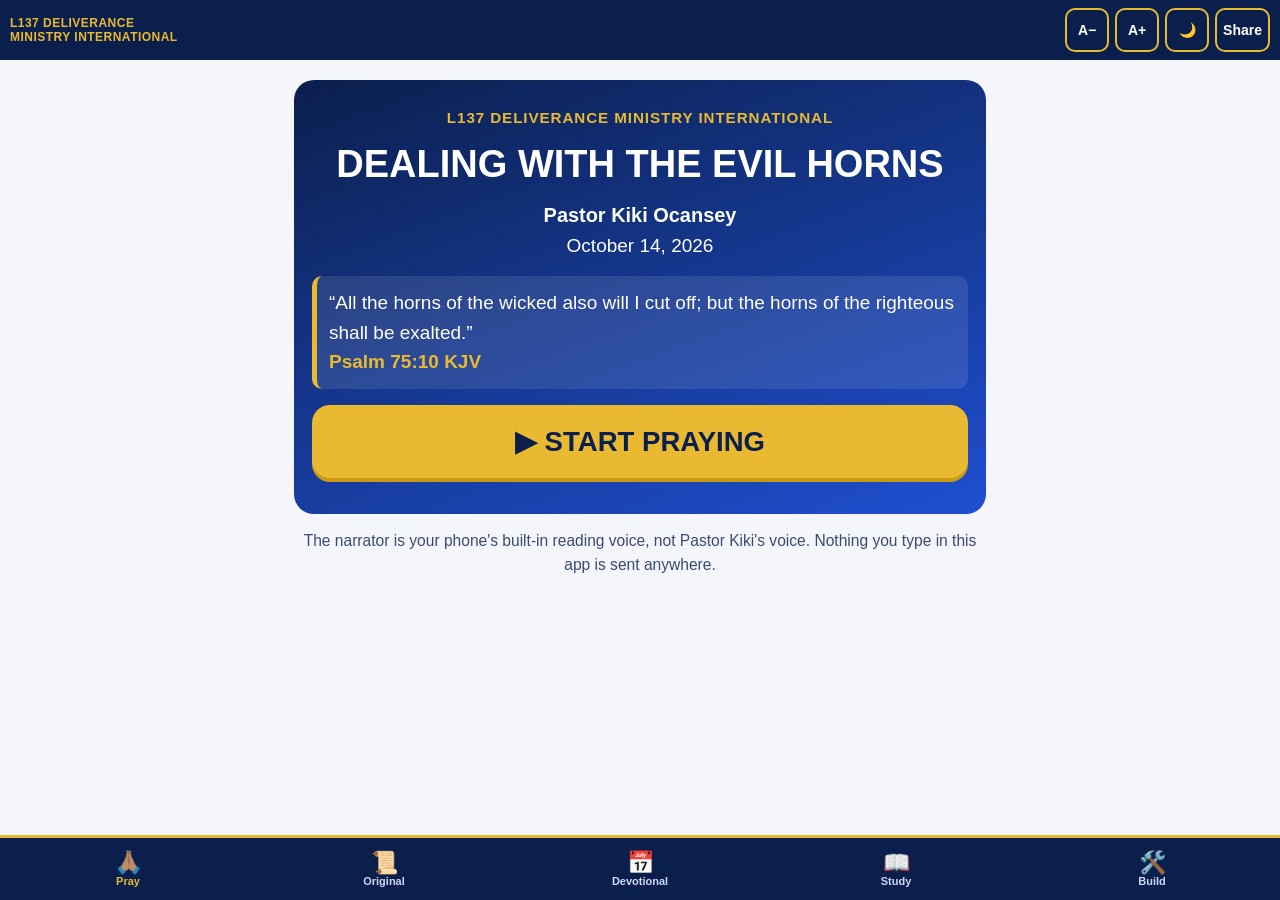
==== index.html @ 47a5b5b2 "Dealing with the Evil Horns — October 14, 2026" ====
<!DOCTYPE html>
<html lang="en">
<head>
<meta charset="utf-8">
<meta name="viewport" content="width=device-width, initial-scale=1, viewport-fit=cover">
<title>Dealing with the Evil Horns — L137 Deliverance Ministry International</title>
<meta name="description" content="Guided prayer, original prophetic direction, daily devotionals and Bible study — Pastor Kiki Ocansey, October 14, 2026.">
<meta property="og:title" content="Dealing with the Evil Horns — L137">
<meta property="og:description" content="Pastor Kiki Ocansey · October 14, 2026 · Psalm 75:10 KJV. Press START PRAYING.">
<meta name="theme-color" content="#0b1f4d">
<style>
:root{--navy:#0b1f4d;--royal:#1f4fd1;--gold:#e8b931;--gold2:#c99a12;--white:#fff;
--bg:#f4f6fb;--card:#fff;--ink:#0b1f4d;--muted:#3a4a70;--line:#d5dcec;--fs:19px}
body.night{--bg:#060f29;--card:#0f2257;--ink:#fff;--muted:#cfd8f2;--line:#28407f}
*{box-sizing:border-box}
html,body{margin:0;padding:0;overflow-x:hidden}
body{font-family:-apple-system,BlinkMacSystemFont,"Segoe UI",Roboto,Arial,sans-serif;font-size:var(--fs);line-height:1.55;background:var(--bg);color:var(--ink);padding-bottom:calc(84px + env(safe-area-inset-bottom))}
header.top{position:sticky;top:0;z-index:20;background:var(--navy);color:#fff;display:flex;align-items:center;gap:6px;padding:8px 10px;padding-top:calc(8px + env(safe-area-inset-top))}
header.top .brand{flex:1;min-width:0;font-weight:800;font-size:12px;letter-spacing:.04em;color:var(--gold);line-height:1.2}
header.top button{background:transparent;border:2px solid var(--gold);color:#fff;border-radius:10px;min-width:44px;height:44px;font-size:14px;font-weight:700;padding:0 6px;flex:0 0 auto}
main{max-width:720px;margin:0 auto;padding:14px}
section.view{display:none}section.view.on{display:block}
h1,h2,h3{line-height:1.25;margin:.4em 0}
h2{font-size:1.35em}h3{font-size:1.12em}
.card{background:var(--card);border:1px solid var(--line);border-radius:16px;padding:16px;margin:12px 0;box-shadow:0 2px 6px rgba(11,31,77,.08)}
.hero{background:linear-gradient(160deg,#0b1f4d,#1f4fd1);color:#fff;border-radius:20px;padding:26px 18px;text-align:center;margin-top:6px}
.hero .min{color:var(--gold);font-weight:800;letter-spacing:.06em;font-size:.8em}
.hero h1{font-size:2em;margin:.3em 0;color:#fff}
.hero .who{font-size:1.05em;font-weight:700}
.hero .verse{background:rgba(255,255,255,.1);border-left:5px solid var(--gold);text-align:left;padding:12px;border-radius:10px;margin:16px 0;font-size:1em}
.bigbtn{display:block;width:100%;background:var(--gold);color:#0b1f4d;border:0;border-radius:18px;font-size:1.45em;font-weight:900;padding:20px 10px;margin:10px 0;box-shadow:0 4px 0 var(--gold2);cursor:pointer}
.bigbtn:active{transform:translateY(2px);box-shadow:0 2px 0 var(--gold2)}
.btn{background:var(--royal);color:#fff;border:0;border-radius:12px;font-size:.95em;font-weight:700;padding:12px 14px;min-height:48px;cursor:pointer;margin:4px 4px 4px 0}
.btn.gold{background:var(--gold);color:#0b1f4d}.btn.ghost{background:transparent;color:var(--ink);border:2px solid var(--royal)}
.btn:disabled{opacity:.45}
.small{font-size:.82em;color:var(--muted)}
.tag{display:inline-block;font-size:.72em;font-weight:800;letter-spacing:.05em;padding:4px 9px;border-radius:999px;margin-bottom:6px}
.tag.orig{background:var(--gold);color:#0b1f4d}.tag.sup{background:var(--royal);color:#fff}.tag.note{background:#5b6b91;color:#fff}
.scripture{border-left:6px solid var(--gold);padding:10px 12px;background:rgba(232,185,49,.12);border-radius:10px;margin:10px 0;font-size:1.05em}
.scripture .ref{display:block;font-weight:800;margin-top:6px;font-size:.85em;color:var(--royal)}
body.night .scripture .ref{color:var(--gold)}
.pre{white-space:pre-wrap;word-wrap:break-word;overflow-wrap:anywhere}
/* player */
#player{display:none}
.stagebox{background:var(--navy);color:#fff;border-radius:18px;padding:18px;min-height:260px}
.stagebox .stepl{color:var(--gold);font-weight:800;font-size:.85em;letter-spacing:.05em}
.stagebox .cue{display:inline-block;background:var(--gold);color:#0b1f4d;font-weight:900;border-radius:8px;padding:3px 10px;margin:8px 0;font-size:.8em}
.stagebox .main{font-size:1.3em;font-weight:700;margin-top:6px}
.stagebox .ref{color:var(--gold);font-weight:800;margin-top:8px}
.bar{height:12px;background:var(--line);border-radius:99px;overflow:hidden;margin:12px 0 4px}
.bar>i{display:block;height:100%;background:var(--gold);width:0;transition:width .3s}
.dbar{height:20px;border:2px solid var(--gold);background:var(--navy)}
.rd{border:2px solid var(--royal);border-radius:14px;padding:10px;margin:10px 0}
.rd .ctrls button{min-height:52px}
.ctrls{display:grid;grid-template-columns:repeat(4,1fr);gap:8px;margin-top:10px}
.ctrls button{min-height:58px;border-radius:14px;border:0;background:var(--royal);color:#fff;font-weight:800;font-size:.8em;padding:4px}
.ctrls button b{display:block;font-size:1.45em;line-height:1.1}
.ctrls button.play{background:var(--gold);color:#0b1f4d}
.opts{display:grid;grid-template-columns:1fr 1fr;gap:8px;margin-top:10px}
.opts label{font-size:.8em;font-weight:700}
select,input[type=text],textarea{width:100%;font-size:16px;padding:10px;border-radius:10px;border:2px solid var(--line);background:var(--card);color:var(--ink);min-height:46px}
.status{font-size:.85em;margin-top:8px;color:var(--muted);min-height:1.4em}
/* nav */
nav.bottom{position:fixed;left:0;right:0;bottom:0;z-index:30;background:var(--navy);display:grid;grid-template-columns:repeat(5,1fr);padding-bottom:env(safe-area-inset-bottom);border-top:3px solid var(--gold)}
nav.bottom button{background:transparent;border:0;color:#cfd8f2;font-size:11px;font-weight:700;padding:8px 2px;min-height:62px}
nav.bottom button span{display:block;font-size:22px;line-height:1.1}
nav.bottom button.on{color:var(--gold)}
/* accordion */
details{background:var(--card);border:1px solid var(--line);border-radius:14px;margin:10px 0;overflow:hidden}
summary{list-style:none;cursor:pointer;padding:15px 16px;font-weight:800;font-size:1.02em;display:flex;justify-content:space-between;gap:8px;align-items:center}
summary::-webkit-details-marker{display:none}
summary:after{content:"＋";color:var(--royal);font-weight:900}
details[open] summary:after{content:"－"}
body.night summary:after{color:var(--gold)}
details .in{padding:0 16px 16px}
.daytabs{display:grid;grid-template-columns:repeat(7,1fr);gap:5px;margin:8px 0}
.daytabs button{border:2px solid var(--royal);background:var(--card);color:var(--ink);border-radius:10px;font-weight:800;min-height:46px;font-size:.85em;padding:0}
.daytabs button.on{background:var(--royal);color:#fff}
.decl{border:2px dashed var(--gold);border-radius:12px;padding:10px 12px;margin:8px 0;font-weight:700}
.reveal{background:var(--royal);color:#fff;border-radius:10px;padding:12px;margin:8px 0;cursor:pointer;font-weight:700}
.reveal .ans{display:none;margin-top:8px;font-weight:500;background:rgba(255,255,255,.12);padding:8px;border-radius:8px}
.reveal.open .ans{display:block}
.qopt{display:block;width:100%;text-align:left;margin:6px 0;padding:12px;border-radius:12px;border:2px solid var(--line);background:var(--card);color:var(--ink);font-size:.95em;min-height:50px}
.qopt.ok{border-color:#178a3a;background:#d9f5e1;color:#0b3d1b}.qopt.no{border-color:#b3261e;background:#fbe0de;color:#5a0f0a}
.flip{perspective:1000px;margin:10px 0}
.flip .face{background:linear-gradient(160deg,#0b1f4d,#1f4fd1);color:#fff;border-radius:16px;padding:22px 16px;min-height:180px;display:flex;flex-direction:column;justify-content:center;text-align:center;cursor:pointer}
.flip .face .big{font-size:1.25em;font-weight:800}
.lvl{display:grid;grid-template-columns:repeat(3,1fr);gap:6px}
.lvl button{min-height:50px;border-radius:12px;border:2px solid var(--royal);background:var(--card);color:var(--ink);font-weight:800;font-size:.85em}
.lvl button.on{background:var(--royal);color:#fff}
table{width:100%;border-collapse:collapse;font-size:.85em}td,th{border:1px solid var(--line);padding:6px;text-align:left;vertical-align:top;word-break:break-word}
svg{max-width:100%;height:auto}
a{color:var(--royal);word-break:break-word}body.night a{color:var(--gold)}
.toast{position:fixed;left:50%;bottom:96px;transform:translateX(-50%);background:var(--gold);color:#0b1f4d;font-weight:800;padding:10px 16px;border-radius:12px;display:none;z-index:50;max-width:90%}
</style>
</head>
<body>
<header class="top">
  <div class="brand">L137 DELIVERANCE<br>MINISTRY INTERNATIONAL</div>
  <button id="fsDown" aria-label="Smaller text">A−</button>
  <button id="fsUp" aria-label="Larger text">A+</button>
  <button id="mode" aria-label="Switch to night mode">🌙</button>
  <button id="share" aria-label="Share this app">Share</button>
</header>

<main>
<!-- HOME / PRAY -->
<section class="view on" id="v-pray">
  <div id="home">
    <div class="hero">
      <div class="min">L137 DELIVERANCE MINISTRY INTERNATIONAL</div>
      <h1>DEALING WITH THE EVIL HORNS</h1>
      <div class="who">Pastor Kiki Ocansey</div>
      <div>October 14, 2026</div>
      <div class="verse">“All the horns of the wicked also will I cut off; but the horns of the righteous shall be exalted.”<br><b style="color:var(--gold)">Psalm 75:10 KJV</b></div>
      <button class="bigbtn" id="startBtn">▶ START PRAYING</button>
      <div id="resumeWrap" style="display:none"><button class="btn ghost" style="color:#fff;border-color:var(--gold);width:100%" id="resumeBtn">Continue where I stopped</button></div>
    </div>
    <p class="small" style="text-align:center">The narrator is your phone's built-in reading voice, not Pastor Kiki's voice. Nothing you type in this app is sent anywhere.</p>
  </div>

  <div id="player">
    <div class="stagebox" aria-live="polite">
      <div class="stepl" id="pStep">STEP 1 — PROPHETIC DIRECTION</div>
      <div id="pCue"></div>
      <div class="main" id="pText"></div>
      <div class="ref" id="pRef"></div>
    </div>
    <div class="small" style="margin-top:10px"><b id="dLab">Declaration progress: 0 of 21 completed (0%)</b></div>
    <div class="bar dbar" role="progressbar" aria-valuemin="0" aria-valuemax="21" aria-valuenow="0" id="dBarWrap" aria-label="Declarations completed"><i id="dBar"></i></div>
    <div class="small" id="pCount">Whole prayer: part 1 of 30</div>
    <div class="bar" style="height:6px"><i id="pBar" style="background:var(--royal)"></i></div>
    <div class="ctrls">
      <button id="cBack"><b>⏮</b>Back</button>
      <button id="cPlay" class="play"><b>▶</b>Play</button>
      <button id="cStop"><b>⏹</b>Stop</button>
      <button id="cNext"><b>⏭</b>Next</button>
    </div>
    <div class="ctrls" style="grid-template-columns:1fr 1fr">
      <button id="cRepeat"><b>🔁</b>Repeat this one</button>
      <button id="cHome"><b>🏠</b>Home</button>
    </div>
    <div class="opts">
      <div><label for="oSpeed">Reading speed</label>
        <select id="oSpeed"><option value="0.75">Slow</option><option value="0.9" selected>Normal</option><option value="1.05">A little faster</option><option value="1.2">Fast</option></select></div>
      <div><label for="oPause">Time to repeat</label>
        <select id="oPause"><option value="1">Normal pause</option><option value="1.6">Longer pause</option><option value="2.3">Longest pause</option></select></div>
      <div><label for="oMode">How to pray</label>
        <select id="oMode"><option value="repeat" selected>Repeat after me</option><option value="listen">Listen only</option></select></div>
      <div><label for="oAuto">Hands-free</label>
        <select id="oAuto"><option value="1" selected>Go on by itself</option><option value="0">I press Next</option></select></div>
    </div>
    <div class="status" id="pStatus"></div>
  </div>
</section>

<!-- DIRECTION / TRANSCRIPT -->
<section class="view" id="v-word">
  <h2>Original Words</h2>
  <div class="card">
    <span class="tag orig">ORIGINAL PROPHETIC DIRECTION — PASTOR KIKI OCANSEY</span>
    <p class="small">Exactly as submitted, October 14, 2026. Nothing has been changed, shortened or added.</p>
    <button class="btn" id="readDir">🔊 Listen to the whole direction</button> <button class="btn ghost" id="stopDir">⏹ Stop</button> <button class="btn ghost" id="copyDir">Copy text</button>
    <div class="pre" id="dirText" style="margin-top:12px"></div>
  </div>
  <div class="card">
    <span class="tag note">CLUBHOUSE TEACHING NOTES — THE SEVEN EVIL HORNS</span>
    <p class="small">A participant's handwritten-style notes from Pastor Kiki's Clubhouse teaching “Dealing with Evil Horns” (noted October 13, 2026). These are notes, not word-for-word quotations.</p>
    <div id="notesList"></div>
    <p><b>On the carpenters:</b> God has prepared the carpenters to cut down the horns — Zechariah 1:20–21.</p>
    <p><b>On the four craftsmen:</b> 4 carpenters, or craftsmen came to destroy the horns as the horns can never destroy what God created.</p>
  </div>
  <div class="card">
    <span class="tag note">FULL SERMON TRANSCRIPT</span>
    <p>The complete word-for-word Clubhouse transcript is not included yet. It will be added here once a clean copy is approved, with congregants' names, testimonies and personal details removed.</p>
  </div>
</section>

<!-- DEVOTIONALS -->
<section class="view" id="v-dev">
  <h2>7-Day Devotional</h2>
  <p class="small">One horn a day, from Pastor Kiki's seven horns. Each day has its Scripture, matching declarations from her October 14 direction, a short study, a prayer and a question.</p>
  <div class="daytabs" id="dayTabs"></div>
  <div id="dayBody"></div>
</section>

<!-- STUDY -->
<section class="view" id="v-study">
  <h2>Study Notes</h2>
  <p class="small">Optional. <span class="tag sup">SUPPLEMENTARY BIBLICAL STUDY</span> is separate from Pastor Kiki's original words.</p>

  <details open><summary>📖 The Vision of the Four Horns</summary><div class="in">
    <div class="scripture" id="zechFull"></div>
    <button class="btn" data-say="zech">🔊 Listen</button>
    <p><b>Tap each question. Think first, then reveal.</b></p>
    <div id="vqs"></div>
  </div></details>

  <details><summary>🗺️ Picture It: Horns and Craftsmen</summary><div class="in">
    <svg viewBox="0 0 360 300" role="img" aria-label="Diagram: four horns scatter, four craftsmen cast them down, the head is lifted">
      <rect x="0" y="0" width="360" height="300" rx="14" fill="#0b1f4d"/>
      <text x="180" y="28" fill="#e8b931" font-size="15" font-weight="800" text-anchor="middle">Zechariah 1:18–21</text>
      <g fill="#b3261e"><path d="M30 90 q20 -45 40 -40 q-12 12 -18 40z"/><path d="M110 90 q20 -45 40 -40 q-12 12 -18 40z"/><path d="M190 90 q20 -45 40 -40 q-12 12 -18 40z"/><path d="M270 90 q20 -45 40 -40 q-12 12 -18 40z"/></g>
      <text x="180" y="112" fill="#fff" font-size="13" text-anchor="middle">4 HORNS — “scattered Judah, Israel, and Jerusalem” (v.19)</text>
      <text x="180" y="140" fill="#e8b931" font-size="22" text-anchor="middle">⬇</text>
      <g fill="#e8b931"><rect x="35" y="155" width="40" height="30" rx="6"/><rect x="115" y="155" width="40" height="30" rx="6"/><rect x="195" y="155" width="40" height="30" rx="6"/><rect x="275" y="155" width="40" height="30" rx="6"/></g>
      <g font-size="18" text-anchor="middle"><text x="55" y="177">🔨</text><text x="135" y="177">🔨</text><text x="215" y="177">🔨</text><text x="295" y="177">🔨</text></g>
      <text x="180" y="205" fill="#fff" font-size="13" text-anchor="middle">4 CARPENTERS — “come to fray them, to cast out the horns” (v.21)</text>
      <text x="180" y="232" fill="#e8b931" font-size="22" text-anchor="middle">⬇</text>
      <text x="180" y="262" fill="#fff" font-size="14" font-weight="800" text-anchor="middle">“the lifter up of mine head” — Psalm 3:3</text>
      <text x="180" y="284" fill="#cfd8f2" font-size="12" text-anchor="middle">The horns stopped heads from lifting. The LORD lifts the head.</text>
    </svg>
  </div></details>

  <details><summary>🔤 Word Study (Hebrew)</summary><div class="in" id="words"></div></details>

  <details><summary>📚 UNDERSTANDING THE EVIL HORNS — 3 Levels &amp; Quizzes</summary><div class="in">
    <p class="small">Choose a level. Press ▶ LISTEN to hear it read aloud.</p>
    <div class="lvl" id="lvlTabs"><button data-l="b" class="on">Beginner</button><button data-l="i">Intermediate</button><button data-l="a">Advanced</button></div>
    <button class="btn gold" id="lvListen" style="width:100%;margin-top:10px">▶ LISTEN — this level</button>
    <button class="btn ghost" id="lvAll" style="width:100%">▶ PLAY ALL LEVELS</button>
    <div id="lvReader"></div>
    <div id="lvlBody"></div>
    <div class="card" id="quiz"></div>
  </div></details>

  <details><summary>🃏 Scripture Memory Cards</summary><div class="in">
    <div class="small" id="mcCount"></div>
    <div class="flip"><div class="face" id="mcFace"></div></div>
    <button class="btn" id="mcPrev">⬅ Back</button><button class="btn gold" id="mcFlip">Show / hide verse</button><button class="btn" id="mcNext">Next ➡</button>
    <button class="btn ghost" id="mcBlank">🧩 Fill-in practice</button>
    <div id="mcReader"></div>
    <div id="mcPractice"></div>
  </div></details>

  <details><summary>👨‍👩‍👧 My Family Prayers</summary><div class="in">
    <span class="tag sup">PERSONALIZED PRAYERS — NOT PASTOR KIKI'S ORIGINAL DECLARATIONS</span>
    <p class="small">Type names once. They stay only on this phone.</p>
    <label>My name</label><input type="text" id="fMe">
    <label>Spouse</label><input type="text" id="fSp">
    <label>Children (separate with commas)</label><input type="text" id="fCh">
    <label>Parents</label><input type="text" id="fPa">
    <label>Other family and loved ones</label><input type="text" id="fOt">
    <button class="btn gold" id="fMake">Make my family prayer</button>
    <div id="fOut"></div>
  </div></details>

  <details><summary>📜 Sources</summary><div class="in small" id="sources"></div></details>
</section>

<!-- BUILD -->
<section class="view" id="v-build">
  <h2>Master Build Instructions</h2>
  <div class="card">
    <span class="tag note">PROJECT RECORD</span>
    <table><tr><th>Title</th><td>Dealing with the Evil Horns</td></tr><tr><th>Minister</th><td>Pastor Kiki Ocansey</td></tr><tr><th>Date</th><td>October 14, 2026</td></tr><tr><th>Link</th><td id="liveUrl">This page</td></tr><tr><th>Earlier tool (unchanged)</th><td><a href="https://l137-declare-in-color.vercel.app" target="_blank" rel="noopener">l137-declare-in-color.vercel.app</a></td></tr></table>
  </div>
  <details><summary>How this app follows the instructions</summary><div class="in" id="checklist"></div></details>
  <details><summary>Full instructions as submitted</summary><div class="in">
    <div class="pre" id="masterText"></div>
  </div></details>
  <details><summary>Approved ministers and sources</summary><div class="in">
    <div class="pre" id="minText"></div>
  </div></details>
</section>
</main>

<nav class="bottom" id="nav">
  <button data-v="pray" class="on"><span>🙏🏽</span>Pray</button>
  <button data-v="word"><span>📜</span>Original</button>
  <button data-v="dev"><span>📅</span>Devotional</button>
  <button data-v="study"><span>📖</span>Study</button>
  <button data-v="build"><span>🛠️</span>Build</button>
</nav>
<div class="toast" id="toast"></div>

<script>
const O = {"master": "L137 MASTER BUILD & DEPLOYMENT INSTRUCTIONS\n\nDEALING WITH THE EVIL HORNS\n\nOctober 14, 2026 | Pastor Kiki Ocansey\n\nPRIMARY INSTRUCTION\n\nBuild and publish a complete, functioning, mobile-friendly Christian interactive prophetic prayer and Bible-study application for:\n\nL137 DELIVERANCE MINISTRY INTERNATIONAL\n\nTITLE: DEALING WITH THE EVIL HORNS\n\nMINISTER: PASTOR KIKI OCANSEY\n\nDATE: OCTOBER 14, 2026\n\nThis application is based on Pastor Kiki’s prophetic direction given on Clubhouse and will be shared with approximately 2,000 participants.\n\nOur previous interactive tool was:\n\nhttps://l137-declare-in-color.vercel.app\n\nUse it as a reference for the features we previously developed, but create a new application that is significantly easier to use.\n\n1. PERMANENT WEBSITE PRESERVATION POLICY\n\nABSOLUTELY NO EXISTING L137 WEBSITE, APPLICATION, FILE, OR PROJECT MAY BE REPLACED, OVERWRITTEN, DELETED, OR MODIFIED.\n\nThis is a permanent requirement for all future L137 interactive tools.\n\n* Use my existing Vercel account.\n* Create a completely NEW Vercel project for this assignment.\n* Do not redeploy into the existing October 7 project.\n* Do not change the previous website.\n* Do not reuse an existing project’s deployment settings in a way that could overwrite it.\n* Give the October 14 tool its own unique HTTPS address.\n* Preserve all previously published tools.\n* Every future prophetic direction must receive its own separate project and link.\n* Maintain an organized record of project titles, dates, and URLs.\n\nSuggested new project name:\n\nl137-evil-horns-october-14-2026\n\nThe exact HTTPS address must be confirmed after deployment. Do not invent a live link.\n\nBefore publishing, verify that the selected Vercel project is new and that no existing project will be changed.\n\n2. PRESERVE PASTOR KIKI’S ORIGINAL WORDS\n\nI will provide the complete original October 14 prophetic direction.\n\nPreserve every word exactly as submitted.\n\nInclude:\n\n* The original title.\n* Fasting and prayer instructions.\n* All three KJV Scriptures.\n* All four original instructions.\n* All 21 original declarations.\n* The original closing instruction.\n* The original blessing.\n\nPreserve the order, emphasis, punctuation, and wording.\n\nDo not summarize, rewrite, shorten, soften, embellish, or reinterpret the original prophetic direction.\n\nClearly separate original prophetic directions from supplementary biblical teaching.\n\nDo not add new prophetic actions, instructions, or declarations and attribute them to Pastor Kiki.\n\n3. SIMPLE ONE-BUTTON HOME SCREEN\n\nThe home screen should display:\n\nL137 DELIVERANCE MINISTRY INTERNATIONAL\n\nDEALING WITH THE EVIL HORNS\n\nPastor Kiki Ocansey\n\nOctober 14, 2026\n\nPsalm 75:10 KJV\n\nDisplay one large button:\n\n▶ START PRAYING\n\nWhen the participant presses START PRAYING, the guided prayer begins.\n\nDo not display complicated menus, multiple dashboards, or mandatory setup screens.\n\nThe application should be easy enough for elderly participants and beginners to use without an instruction manual.\n\n4. COMPLETE GUIDED PRAYER EXPERIENCE\n\nThe application must automatically guide participants through:\n\nSTEP 1 — PROPHETIC DIRECTION\n\nRead Pastor Kiki’s original instructions aloud.\n\nSTEP 2 — SCRIPTURE READING\n\nRead all three original KJV Scriptures aloud:\n\n* Psalm 75:10\n* Psalm 3:3\n* Revelation 12:11\n\nSTEP 3 — PRAYER DECLARATIONS\n\nRead all 21 original declarations in sequence.\n\nBefore each declaration, the narrator says:\n\n“Repeat after me.”\n\nRead the declaration clearly.\n\nPause long enough for participants to repeat it.\n\nAutomatically advance to the next declaration.\n\nSTEP 4 — COMPLETION\n\nRead Pastor Kiki’s original closing direction and blessing.\n\nDo not interrupt the prayer with quizzes, advertisements, or unnecessary explanations.\n\n5. AUDIO PLAYER REQUIREMENTS\n\nProvide working:\n\n* Play\n* Pause\n* Resume\n* Stop\n* Rewind\n* Forward\n* Repeat\n* Adjustable speed\n* Repeat-after-me pauses\n* Hands-free listening\n* Automatic progression\n\nAllow participants to choose longer pauses when needed.\n\nUse clear, natural English narration.\n\nDo not imitate Pastor Kiki’s actual voice without authorization.\n\nThe audio should function on supported iPhone and Samsung phones, other Android devices, and desktop browsers.\n\nUse responsive layouts and controls that are tested specifically on both iPhone and Samsung phone screens. Ensure buttons, text, audio controls, progress indicators, and study-level controls are visible, readable, and usable on both devices.\n\nAccount for mobile browser limitations, including speech synthesis availability and restrictions on background playback.\n\nDo not claim a feature works until it has been tested on supported iPhone and Samsung devices or clearly identify any untested features.\n\n6. MOBILE-FIRST DESIGN\n\nUse:\n\n* Navy blue\n* Royal blue\n* Gold\n* White\n\nProvide:\n\n* Large readable Scriptures.\n* Large prayer text.\n* High-contrast buttons.\n* No horizontal scrolling.\n* Minimal navigation.\n* Clear progress indicators.\n* Accessible font sizes.\n* Portrait-friendly layouts.\n* Easy scrolling.\n* Simple instructions.\n* Responsive layouts optimized for both iPhone and Samsung phones.\n\nUse a single-column layout on mobile.\n\nTest the application in portrait mode on both iPhone and Samsung devices. Ensure that no content, buttons, audio controls, progress bars, study-level controls, or quiz options are cut off, hidden, or difficult to tap.\n\n7. THREE OPTIONAL BIBLE STUDY LEVELS\n\nCreate a separate section called:\n\nUNDERSTANDING THE EVIL HORNS\n\nThis section must not interrupt the guided prayer.\n\nThe application’s voice prompt must read the content of all three study levels aloud when the participant selects them:\n\n* Beginner\n* Intermediate\n* Advanced\n\nEach level must include a clearly labeled ▶ LISTEN or ▶ READ ALOUD button.\n\nThe voice prompt must:\n\n* Announce the selected level.\n* Read the complete lesson content aloud.\n* Read the relevant Scriptures aloud.\n* Read the explanations aloud.\n* Read the quiz instructions aloud.\n* Pause between sections.\n* Allow Play, Pause, Resume, Stop, Rewind, Forward, Repeat, and speed adjustment where supported.\n* Never begin reading all three levels automatically unless the participant chooses an option such as PLAY ALL LEVELS.\n* Clearly announce when one level ends and the next level begins.\n* Work with responsive controls on both iPhone and Samsung phones.\n\nBEGINNER\n\nExplain the biblical meaning of horns, Psalm 75:10, Psalm 3:3, and Revelation 12:11.\n\nUse simple language, complete KJV verses, and verified biblical sources.\n\nInclude five quiz questions.\n\nINTERMEDIATE\n\nStudy Zechariah 1:18–21, including the four horns and four carpenters.\n\nExplain the historical context, prophetic imagery, and relevant cross-references.\n\nInclude seven quiz questions.\n\nADVANCED\n\nInclude Hebrew word studies, Strong’s Concordance, biblical lexicons, historical background, established commentaries, and documented deliverance-ministry teachings.\n\nInclude ten challenging quiz questions.\n\nClearly distinguish the original meaning of Scripture from contemporary deliverance interpretations.\n\n8. APPROVED BIBLICAL RESEARCH\n\nUse only the separately supplied L137 approved list of 26 ministers and the following biblical research sources.\n\nPrimary Bible translation:\n\nKing James Version (KJV).\n\nLexicons and concordances:\n\n* Strong’s Exhaustive Concordance\n* Brown–Driver–Briggs Hebrew Lexicon\n* Thayer’s Greek Lexicon\n\nBible commentaries:\n\n* Matthew Henry\n* John Gill\n* The MacArthur Bible Commentary\n* Keil and Delitzsch\n* Jamieson–Fausset–Brown\n\nFor deliverance teaching, use verifiable sermons, books, and publications by approved ministers.\n\nDo not invent quotations, sermons, biblical interpretations, or prophetic statements.\n\nIdentify the author and source of every quotation.\n\nDo not present a paraphrase as a direct quotation.\n\nAvoid generic AI-generated spiritual language.\n\n9. PERSONALIZED FAMILY PRAYERS\n\nCreate an optional section:\n\nMY FAMILY PRAYERS\n\nAllow participants to enter:\n\n* Their own name.\n* Spouse’s name.\n* Children’s names.\n* Parents’ names.\n* Other loved ones.\n\nEnter names once and reuse them.\n\nCreate a separate personalized Scripture-reading and prayer section.\n\nNever alter Pastor Kiki’s original declarations to insert names.\n\nAllow participants to listen to, copy, and share personalized Scripture cards.\n\nKeep personal names on the participant’s device unless they explicitly authorize sharing.\n\n10. INTERACTIVE QUIZZES\n\nInclude:\n\n* Beginner: 5 questions.\n* Intermediate: 7 questions.\n* Advanced: 10 questions.\n\nEach quiz must include:\n\n* Multiple-choice answers.\n* Immediate feedback.\n* Correct answer.\n* Supporting KJV Scripture.\n* Sourced explanation.\n* Final score.\n* Retry option.\n* Optional voice prompt that reads each question, answer choice, feedback message, and explanation aloud.\n\nTest biblical understanding rather than unsupported spiritual claims.\n\n11. SCRIPTURE MEMORY CARDS\n\nCreate interactive Scripture cards for:\n\n* Psalm 75:10\n* Psalm 3:3\n* Revelation 12:11\n* Zechariah 1:18–21\n\nInclude full KJV passages, audio reading, hide/reveal functions, and memorization exercises.\n\nThe audio reading must include Play, Pause, Resume, Stop, Repeat, and speed controls where supported.\n\n12. SIMPLE PROGRESS TRACKING AND PROGRESS BAR\n\nDisplay the current declaration number:\n\nDeclaration 1 of 21\n\nContinue through:\n\nDeclaration 21 of 21\n\nInclude a clearly visible visual progress bar showing the participant’s progress through the 21 declarations.\n\nThe progress bar must:\n\n* Update automatically after each declaration.\n* Display the current percentage or equivalent progress.\n* Include an accessible text label, such as 1 of 21 completed.\n* Be visible and readable on both iPhone and Samsung phones.\n* Use high-contrast colors.\n* Not require horizontal scrolling.\n* Remain synchronized with automatic audio progression.\n* Update correctly when the participant uses Next, Previous, Rewind, Resume, or Repeat.\n* Show completion when all 21 declarations are finished.\n\nAllow users to resume where they stopped when supported.\n\nSave progress locally without requiring registration.\n\nDo not create a complicated dashboard.\n\n13. ORIGINAL PROPHETIC INSTRUCTIONS\n\nPreserve the original instructions concerning the Blood of Jesus, the garden, prayer, and pouring upon the earth.\n\nDisplay them in the original sequence.\n\nUse clear visual labels:\n\nREAD\n\nPRAY\n\nREPEAT AFTER ME\n\nFOLLOW ORIGINAL DIRECTION\n\nGIVE THANKS\n\nDo not invent additional prophetic actions or rituals.\n\nKeep any practical safety information separate from the original text.\n\n14. QUALITY ASSURANCE\n\nBefore deployment, verify:\n\n* All 21 declarations are present.\n* All original instructions are preserved.\n* All three Scriptures are included.\n* The complete original document is accessible.\n* Audio playback works.\n* Pause and Resume work.\n* Rewind and Forward work.\n* Repeat-after-me pauses work.\n* The Beginner voice prompt reads the complete Beginner level.\n* The Intermediate voice prompt reads the complete Intermediate level.\n* The Advanced voice prompt reads the complete Advanced level.\n* Study-level audio controls work on supported iPhone and Samsung phones.\n* Family names save correctly.\n* All quiz questions and answers are accurate.\n* All three Bible study levels work.\n* Scripture memory cards function.\n* The progress bar appears and updates correctly from Declaration 1 of 21 through Declaration 21 of 21.\n* The progress bar remains synchronized with audio playback and manual controls.\n* No horizontal scrolling occurs.\n* The interface is usable on iPhone.\n* The interface is usable on Samsung.\n* Buttons and controls are large enough to tap on both phone types.\n* Text and progress indicators are readable on both phone types.\n* The new project is separate from all existing projects.\n\nClearly report any tests that could not be completed.\n\n15. VERCEL DEPLOYMENT\n\nUse my existing Vercel account.\n\nCreate a new project specifically for this prophetic direction.\n\nDO NOT MODIFY OR REPLACE:\n\nhttps://l137-declare-in-color.vercel.app\n\nDeploy the new application under a separate project.\n\nAfter successful deployment:\n\n1. Confirm the new HTTPS link is publicly accessible.\n2. Confirm the original website remains accessible and unchanged.\n3. Test the new website on iPhone.\n4. Test the new website on Samsung.\n5. Confirm the progress bar works on both phone types.\n6. Confirm the Beginner, Intermediate, and Advanced voice prompts work on both phone types where supported.\n7. Provide the verified HTTPS link.\n8. Provide the project source files for backup.\n9. Provide a short announcement that can be shared on Clubhouse and WhatsApp.\n\nIf direct Vercel deployment is unavailable, provide the complete deployment-ready project and explain the exact steps needed. Do not claim publication has occurred.\n\n16. FINAL INSTRUCTIONS\n\nPRESERVE EVERY ORIGINAL WORD.\n\nNEVER REPLACE AN EXISTING L137 WEBSITE.\n\nCREATE A SEPARATE PROJECT FOR EVERY PROPHETIC DIRECTION.\n\nUSE ONLY VERIFIED BIBLICAL SOURCES AND APPROVED MINISTERS.\n\nMAKE THE MAIN EXPERIENCE ONE-BUTTON SIMPLE.\n\nINCLUDE WORKING AUDIO, THREE STUDY LEVELS, VOICE PROMPTS FOR BEGINNER, INTERMEDIATE, AND ADVANCED LEVELS, FAMILY PERSONALIZATION, SCRIPTURE MEMORY CARDS, QUIZZES, AND A VISIBLE PROGRESS BAR.\n\nOPTIMIZE AND TEST THE APPLICATION FOR BOTH IPHONE AND SAMSUNG PHONES.\n\nCREATE A REAL FUNCTIONING APPLICATION, NOT JUST A MOCKUP.\n\nPROVIDE A VERIFIED PUBLIC HTTPS LINK ONLY AFTER SUCCESSFUL DEPLOYMENT.\n\nNEXT STEP\n\nI will now paste Pastor Kiki Ocansey’s complete original prophetic direction for October 14, 2026.\n\nWait until I finish providing the entire document before building.\n\nDo not reconstruct, omit, or rewrite any of her words.\n\nWhen I write COMPLETE — BUILD AND DEPLOY, proceed with the application using every instruction above.", "direction": "October 14, 2026\n\n🛑*PROPHETIC DIRECTION*\n\n*DEALING WITH THE EVIL HORNS*\n\n*FASTING AND PRAYER* \n\nAll the horns of the wicked also will I cut off; But the horns of the righteous shall be exalted.”\nPsalm 75:10 KJV\n\nBut thou, O LORD, art a shield for me; My glory, and the lifter up of mine head.”\nPsalm 3:3 KJV\n\n“And they overcame him by the blood of the Lamb, and by the word of their testimony; and they loved not their lives unto the death.”\nRevelation 12:11 KJV\n\n\n🖊️Take your Blood of Jesus and go outside to a safe place in the garden.\n\n🖊️Read the scriptures provided above\n\n🖊️Pray the powerful warfare prayers provided below, commanding every evil horn raised against your life, family, destiny, finances, marriage, children, and ministry to be broken in the mighty Name of Jesus.\n\n🖊️When you have finished praying, pour The Blood of Jesus on the ground and thank the Lord for victory, deliverance, restoration, divine protection, and answered prayers in Jesus Name.\n\n*SAY* \n\n📌As I pour the blood of Jesus upon this earth, every evil horn fighting against my life, my destiny, and my progress, be broken and destroyed now in Jesus Name.\n\n📌O earth, earth, earth, hear the Word of the Lord, Every horn of wickedness raised against my rising, my elevation, and my breakthrough, be shattered by the fire of the Holy Ghost.\n\n📌As I pour this blood of Jesus upon the ground, every evil horn that has scattered my blessings, my opportunities, my finances, and my divine helpers, be broken by the power of God in Jesus Name.\n\n📌Every horn of wickedness that has vowed that I will never lift my head, never prosper, never marry, and never fulfil my destiny, Break by fire.\n\n📌As this blood touches the ground, I declare by faith that every horn of oppression fighting against my family, my children, and my household shall be brought down by the power of Jesus Christ.\n\n📌Every ancestral pattern of oppression, failure, rejection, and non-achievement operating against my progress, I renounce your influence! Be destroyed now.\n\n📌O Lord, arise and cut off every horn of the wicked standing against my financial breakthrough, my career advancement, my business, and my divine establishment.\n\n📌As I pour this blood of Jesus upon the earth, every evil horn standing at the gate of my next level, resisting my promotion and advancement, be uprooted by the fire of the Holy Ghost.\n\n📌Every horn of darkness that has kept my head bowed in shame, disgrace, humiliation, and disappointment, hear the Word of the Lord, Be shattered now, My God shall lift my head, in Jesus Name.\n\n📌Every horn of household oppression seeking to scatter my marriage, divide my family, frustrate my children, and destroy my peace, be broken by the mighty hand of God.\n\n📌As I pour this blood upon the ground, every evil horn speaking against my name, my reputation, my opportunities, and my future, be silenced by the authority of Jesus Christ.\n\n📌Every horn of stagnation that has kept me in one position for years, resisting my progress and delaying my expectations, BREAK! BREAK! BREAK NOW \n\n📌O God who sent the four craftsmen to cast down the four horns, arise and send Your divine intervention against every opposition fighting my destiny\n\n📌As I pour this blood of Jesus upon the earth, every horn of affliction, infirmity, sorrow, and oppression rising against my health and peace, be broken Now. Lord, release Your healing and restoration upon my life Now \n\n📌Every evil horn that rises whenever I am about to receive good news, a promotion, a breakthrough, or an answered prayer, lose your power over my life, in Jesus mighty Name.\n\n 📌Every horn of wickedness fighting against my children and the generations coming after me, be broken by the power of the Holy Ghost, My children shall rise, prosper in God's purpose, and fulfil their divine assignments.\n\n📌As I pour this blood of Jesus upon the ground, I declare that every destructive pattern of repeated disappointment, failure, poverty, and rejection in my family shall come to an end, in Jesus Name\n\n📌Every evil horn that has scattered my joy, stolen my peace, weakened my prayer life, and brought discouragement into my heart, be cast down by the fire of the Holy Ghost, in Jesus mighty Name \n\n📌O Lord as you cut off the Horns of the wicked, exalt my Horn,  Lift my head above shame, rejection, delay, stagnation, and every opposition, Let my testimony manifest for Your glory, in Jesus Name\n\n📌AS I POUR THIS BLOOD OF JESUS UPON THE EARTH, I DECLARE BY THE AUTHORITY OF JESUS CHRIST, EVERY EVIL HORN FIGHTING MY LIFE, MY FAMILY, MY CHILDREN, MY MARRIAGE, MY FINANCES, MY MINISTRY, AND MY DESTINY, BE BROKEN NOW.\n\n📌LET MY HORN BE EXALTED ABOVE EVERY OPPOSITION, IN THE MIGHTY NAME OF JESUS CHRIST AMEN 🙏🏽 \n\n📌NOW POUR THE BLOOD OF JESUS ON THE EARTH AND THANK THE LORD.\n\nGOD BLESS YOU AS YOU PRAY IN FAITH! 🙏🏾", "instr": ["🖊️Take your Blood of Jesus and go outside to a safe place in the garden.", "🖊️Read the scriptures provided above", "🖊️Pray the powerful warfare prayers provided below, commanding every evil horn raised against your life, family, destiny, finances, marriage, children, and ministry to be broken in the mighty Name of Jesus.", "🖊️When you have finished praying, pour The Blood of Jesus on the ground and thank the Lord for victory, deliverance, restoration, divine protection, and answered prayers in Jesus Name."], "decl": ["📌As I pour the blood of Jesus upon this earth, every evil horn fighting against my life, my destiny, and my progress, be broken and destroyed now in Jesus Name.", "📌O earth, earth, earth, hear the Word of the Lord, Every horn of wickedness raised against my rising, my elevation, and my breakthrough, be shattered by the fire of the Holy Ghost.", "📌As I pour this blood of Jesus upon the ground, every evil horn that has scattered my blessings, my opportunities, my finances, and my divine helpers, be broken by the power of God in Jesus Name.", "📌Every horn of wickedness that has vowed that I will never lift my head, never prosper, never marry, and never fulfil my destiny, Break by fire.", "📌As this blood touches the ground, I declare by faith that every horn of oppression fighting against my family, my children, and my household shall be brought down by the power of Jesus Christ.", "📌Every ancestral pattern of oppression, failure, rejection, and non-achievement operating against my progress, I renounce your influence! Be destroyed now.", "📌O Lord, arise and cut off every horn of the wicked standing against my financial breakthrough, my career advancement, my business, and my divine establishment.", "📌As I pour this blood of Jesus upon the earth, every evil horn standing at the gate of my next level, resisting my promotion and advancement, be uprooted by the fire of the Holy Ghost.", "📌Every horn of darkness that has kept my head bowed in shame, disgrace, humiliation, and disappointment, hear the Word of the Lord, Be shattered now, My God shall lift my head, in Jesus Name.", "📌Every horn of household oppression seeking to scatter my marriage, divide my family, frustrate my children, and destroy my peace, be broken by the mighty hand of God.", "📌As I pour this blood upon the ground, every evil horn speaking against my name, my reputation, my opportunities, and my future, be silenced by the authority of Jesus Christ.", "📌Every horn of stagnation that has kept me in one position for years, resisting my progress and delaying my expectations, BREAK! BREAK! BREAK NOW", "📌O God who sent the four craftsmen to cast down the four horns, arise and send Your divine intervention against every opposition fighting my destiny", "📌As I pour this blood of Jesus upon the earth, every horn of affliction, infirmity, sorrow, and oppression rising against my health and peace, be broken Now. Lord, release Your healing and restoration upon my life Now", "📌Every evil horn that rises whenever I am about to receive good news, a promotion, a breakthrough, or an answered prayer, lose your power over my life, in Jesus mighty Name.", "📌Every horn of wickedness fighting against my children and the generations coming after me, be broken by the power of the Holy Ghost, My children shall rise, prosper in God's purpose, and fulfil their divine assignments.", "📌As I pour this blood of Jesus upon the ground, I declare that every destructive pattern of repeated disappointment, failure, poverty, and rejection in my family shall come to an end, in Jesus Name", "📌Every evil horn that has scattered my joy, stolen my peace, weakened my prayer life, and brought discouragement into my heart, be cast down by the fire of the Holy Ghost, in Jesus mighty Name", "📌O Lord as you cut off the Horns of the wicked, exalt my Horn,  Lift my head above shame, rejection, delay, stagnation, and every opposition, Let my testimony manifest for Your glory, in Jesus Name", "📌AS I POUR THIS BLOOD OF JESUS UPON THE EARTH, I DECLARE BY THE AUTHORITY OF JESUS CHRIST, EVERY EVIL HORN FIGHTING MY LIFE, MY FAMILY, MY CHILDREN, MY MARRIAGE, MY FINANCES, MY MINISTRY, AND MY DESTINY, BE BROKEN NOW.", "📌LET MY HORN BE EXALTED ABOVE EVERY OPPOSITION, IN THE MIGHTY NAME OF JESUS CHRIST AMEN 🙏🏽"], "closing": "📌NOW POUR THE BLOOD OF JESUS ON THE EARTH AND THANK THE LORD.", "blessing": "GOD BLESS YOU AS YOU PRAY IN FAITH! 🙏🏾", "scr": [{"text": "All the horns of the wicked also will I cut off; But the horns of the righteous shall be exalted.”", "ref": "Psalm 75:10 KJV"}, {"text": "But thou, O LORD, art a shield for me; My glory, and the lifter up of mine head.”", "ref": "Psalm 3:3 KJV"}, {"text": "“And they overcame him by the blood of the Lamb, and by the word of their testimony; and they loved not their lives unto the death.”", "ref": "Revelation 12:11 KJV"}], "header": ["October 14, 2026", "🛑*PROPHETIC DIRECTION*", "*DEALING WITH THE EVIL HORNS*", "*FASTING AND PRAYER*"], "say": "*SAY*", "ministers": "L137 — COMPLETE LIST OF APPROVED MINISTERS THAT I CAN QUOTE\n\n1. INTERNATIONAL DELIVERANCE MINISTERS\n\n1. Derek Prince\n2. Frank Hammond\n3. Ida Mae Hammond\n4. Don Dickerman\n5. John Eckhardt\n6. Francis MacNutt\n\n2. AFRICAN MINISTERS — NIGERIA\n\n7. Dr. Daniel K. Olukoya\n8. Bishop David Oyedepo\n9. Bishop David Abioye\n10. Pastor E. A. Adeboye\n11. Pastor Ayo Oritsejafor\n12. Apostle Joshua Selman\n13. Apostle Michael Orokpo\n14. Pastor Chris Oyakhilome\n15. Dr. Paul Enenche\n16. Bishop Isaac Oyedepo\n17. Dr. Chigbundu Abraham\n\n3. AFRICAN MINISTERS — GHANA\n\n18. Archbishop Nicholas Duncan-Williams\n19. Bishop Charles Agyinasare\n20. Rev. Isaac Owusu Bempah\n21. Pastor Kiki Ocansey\n22. Prophet Prince Amo David\n\n4. OTHER SPIRITUAL WARFARE TEACHERS\n\n23. Cindy Trimm\n24. Jennifer LeClaire\n25. Rebecca Brown\n26. Mary K. Baxter\n\n5. APPROVED BIBLICAL RESEARCH SOURCES\n\nBible Translation\n\n* King James Version (KJV)\n\nBiblical Lexicons and Concordances\n\n* Strong’s Exhaustive Concordance\n* Brown–Driver–Briggs Hebrew Lexicon\n* Thayer’s Greek Lexicon\n\nBible Commentaries\n\n* Matthew Henry’s Commentary\n* John Gill’s Exposition of the Bible\n* The MacArthur Bible Commentary\n* Keil and Delitzsch Biblical Commentary\n* Jamieson–Fausset–Brown Bible Commentary"};
const $ = s=>document.querySelector(s);
const esc = t=>String(t).replace(/[&<>"]/g,c=>({'&':'&amp;','<':'&lt;','>':'&gt;','"':'&quot;'}[c]));
const store={get(k,d){try{const v=localStorage.getItem('eh14_'+k);return v===null?d:JSON.parse(v)}catch(e){return d}},set(k,v){try{localStorage.setItem('eh14_'+k,JSON.stringify(v))}catch(e){}}};
function toast(m){const t=$('#toast');t.textContent=m;t.style.display='block';clearTimeout(t._h);t._h=setTimeout(()=>t.style.display='none',2200)}
// clean text for speech only (display keeps original)
function speakable(t){return t.replace(/[\u{1F300}-\u{1FAFF}\u{2600}-\u{27BF}\u{FE0F}\u{1F3FB}-\u{1F3FF}]/gu,'').replace(/\*/g,'').replace(/[“”]/g,'').replace(/\s+/g,' ').trim()}

/* ---------- KJV (verified, Bible Gateway KJV) ---------- */
const KJV={
 'Zechariah 1:18-21':'18 Then lifted I up mine eyes, and saw, and behold four horns.\n19 And I said unto the angel that talked with me, What be these? And he answered me, These are the horns which have scattered Judah, Israel, and Jerusalem.\n20 And the LORD shewed me four carpenters.\n21 Then said I, What come these to do? And he spake, saying, These are the horns which have scattered Judah, so that no man did lift up his head: but these are come to fray them, to cast out the horns of the Gentiles, which lifted up their horn over the land of Judah to scatter it.',
 'Zechariah 1:21':'Then said I, What come these to do? And he spake, saying, These are the horns which have scattered Judah, so that no man did lift up his head: but these are come to fray them, to cast out the horns of the Gentiles, which lifted up their horn over the land of Judah to scatter it.',
 'Psalm 75:10':'All the horns of the wicked also will I cut off; but the horns of the righteous shall be exalted.',
 'Psalm 3:3':'But thou, O LORD, art a shield for me; my glory, and the lifter up of mine head.',
 'Revelation 12:11':'And they overcame him by the blood of the Lamb, and by the word of their testimony; and they loved not their lives unto the death.',
 'Joshua 24:15':'And if it seem evil unto you to serve the LORD, choose you this day whom ye will serve; whether the gods which your fathers served that were on the other side of the flood, or the gods of the Amorites, in whose land ye dwell: but as for me and my house, we will serve the LORD.',
 'Philippians 4:19':'But my God shall supply all your need according to his riches in glory by Christ Jesus.',
 'Jeremiah 30:17':'For I will restore health unto thee, and I will heal thee of thy wounds, saith the LORD; because they called thee an Outcast, saying, This is Zion, whom no man seeketh after.',
 '2 Timothy 1:7':'For God hath not given us the spirit of fear; but of power, and of love, and of a sound mind.',
 'Psalm 118:22':'The stone which the builders refused is become the head stone of the corner.',
 'James 4:7':'Submit yourselves therefore to God. Resist the devil, and he will flee from you.',
 'Luke 1:69':'And hath raised up an horn of salvation for us in the house of his servant David;'
};
const BG=r=>'https://www.biblegateway.com/passage/?search='+encodeURIComponent(r)+'&version=KJV';
const scr=(r)=>`<div class="scripture pre">${esc(KJV[r])}<span class="ref">${esc(r)} (KJV) · <a href="${BG(r)}" target="_blank" rel="noopener">open</a></span></div>`;

/* ---------- SPEECH ---------- */
const S={synth:window.speechSynthesis||null,voice:null,token:0};
function pickVoice(){if(!S.synth)return;const v=S.synth.getVoices();S.voice=v.find(x=>/en(-|_)(US|GB)/i.test(x.lang)&&/Samantha|Google US|Daniel|Karen|Natural|Enhanced/i.test(x.name))||v.find(x=>/^en/i.test(x.lang))||null}
if(S.synth){pickVoice();S.synth.onvoiceschanged=pickVoice}
function say(text,rate,onend){
  if(!S.synth){$('#pStatus')&&($('#pStatus').textContent='Read-aloud is not available in this browser. Please read along on screen.');onend&&setTimeout(onend,1500);return}
  const my=++S.token;S.synth.cancel();
  const parts=speakable(text).match(/[^.!?;:]+[.!?;:]*/g)||[speakable(text)];
  let i=0;const next=()=>{if(my!==S.token)return;if(i>=parts.length){onend&&onend();return}
    const u=new SpeechSynthesisUtterance(parts[i++].trim());u.rate=rate||0.9;u.lang='en-US';if(S.voice)u.voice=S.voice;
    u.onend=()=>next();u.onerror=()=>next();S.synth.speak(u)};
  setTimeout(next,60);
}
function hush(){S.token++;if(S.synth)S.synth.cancel()}

/* ---------- SHARED AUDIO READER (Play/Pause/Resume/Stop/Back/Next/Repeat/Speed) ---------- */
let activeReader=null;
function claim(R){if(activeReader&&activeReader!==R)activeReader.pause();activeReader=R;if(typeof P!=='undefined'&&P.playing)pause()}
function quick(t,cb){claim(null);say(t,0.9,cb)}
function makeReader(el){
  const R={chunks:[],i:0,playing:false,started:false,t:null};
  el.innerHTML=`<div class="rd" style="display:none"><div class="small"><b data-r="lab"></b></div><div class="bar"><i data-r="bar"></i></div>
   <div class="ctrls"><button data-r="back"><b>⏮</b>Back</button><button data-r="play" class="play"><b>▶</b>Play</button><button data-r="stop"><b>⏹</b>Stop</button><button data-r="next"><b>⏭</b>Next</button></div>
   <div class="ctrls" style="grid-template-columns:1fr 1fr"><button data-r="rep"><b>🔁</b>Repeat</button><select data-r="spd" aria-label="Reading speed" style="min-height:52px"><option value="0.75">Slow</option><option value="0.9" selected>Normal speed</option><option value="1.05">A little faster</option><option value="1.2">Fast</option></select></div>
   <div class="small" data-r="now" style="margin-top:6px"></div></div>`;
  const q=s=>el.querySelector('[data-r="'+s+'"]');
  function ui(){if(!R.chunks.length)return;el.firstChild.style.display='block';
    q('lab').textContent='🔊 Part '+(R.i+1)+' of '+R.chunks.length+(R.playing?' · reading':R.started?' · paused':'');
    q('bar').style.width=((R.i+1)/R.chunks.length*100)+'%';
    q('play').innerHTML=R.playing?'<b>⏸</b>Pause':'<b>▶</b>'+(R.started?'Resume':'Play');
    q('now').textContent=R.chunks[R.i].slice(0,140)+(R.chunks[R.i].length>140?'…':'')}
  function run(){clearTimeout(R.t);ui();say(R.chunks[R.i],+q('spd').value,()=>{if(!R.playing)return;
    if(R.i<R.chunks.length-1){R.t=setTimeout(()=>{if(R.playing){R.i++;run()}},1100)}else{R.playing=false;R.started=false;ui();q('lab').textContent='✅ Finished. Press Play to hear it again.';R.i=0}})}
  R.load=c=>{R.halt();R.chunks=c;R.i=0;R.started=false;ui()};
  R.play=()=>{if(!R.chunks.length)return;claim(R);R.playing=true;R.started=true;run()};
  R.pause=()=>{if(!R.playing)return;R.playing=false;clearTimeout(R.t);hush();ui()};
  R.halt=()=>{const was=R.playing;R.playing=false;clearTimeout(R.t);if(was)hush()};
  R.stop=()=>{R.halt();hush();R.started=false;R.i=0;ui()};
  q('play').onclick=()=>R.playing?R.pause():R.play();
  q('stop').onclick=R.stop;
  q('back').onclick=()=>{R.i=Math.max(0,R.i-1);R.playing?run():ui()};
  q('next').onclick=()=>{R.i=Math.min(R.chunks.length-1,R.i+1);R.playing?run():ui()};
  q('rep').onclick=()=>{claim(R);R.playing=true;R.started=true;run()};
  return R;
}

/* ---------- GUIDED PRAYER ---------- */
const Q=[];
Q.push({step:'STEP 1 — PROPHETIC DIRECTION',cue:'LISTEN',text:O.header.join('\n'),speak:'Dealing with the Evil Horns. Fasting and prayer. Prophetic direction from Pastor Kiki Ocansey, October 14, 2026.'});
const ICUE=['FOLLOW ORIGINAL DIRECTION','READ','PRAY','FOLLOW ORIGINAL DIRECTION · GIVE THANKS'];
O.instr.forEach((t,i)=>Q.push({step:'STEP 1 — PROPHETIC DIRECTION',cue:ICUE[i]+' · Instruction '+(i+1)+' of 4',text:t}));
O.scr.forEach((s,i)=>Q.push({step:'STEP 2 — SCRIPTURE READING',cue:'READ · Scripture '+(i+1)+' of 3',text:s.text,ref:s.ref,speak:s.ref.replace(' KJV','')+'. '+s.text}));
Q.push({step:'STEP 3 — PRAYER DECLARATIONS',cue:'SAY',text:O.say,speak:'Now we pray the declarations. Say.'});
O.decl.forEach((t,i)=>Q.push({step:'STEP 3 — PRAYER DECLARATIONS',cue:'REPEAT AFTER ME · Declaration '+(i+1)+' of 21',text:t,decl:true,n:i+1}));
Q.push({step:'STEP 4 — COMPLETION',cue:'FOLLOW ORIGINAL DIRECTION · GIVE THANKS',text:O.closing});
Q.push({step:'STEP 4 — COMPLETION',cue:'BLESSING',text:O.blessing,speak:'God bless you as you pray in faith.',last:true});

const P={i:0,playing:false,timer:null,doneCur:false};
const FIRSTD=Q.findIndex(x=>x.decl);
function declProgress(){const it=Q[P.i];
  let done=Q.slice(0,P.i).filter(x=>x.decl).length+((it.decl&&P.doneCur)?1:0);
  const pct=Math.round(done/21*100);
  let lab=it.decl?('Declaration '+it.n+' of 21 · '+done+' of 21 completed ('+pct+'%)'):(done===21?'✅ All 21 declarations completed (100%)':'Declarations: '+done+' of 21 completed ('+pct+'%)');
  $('#dLab').textContent=lab;$('#dBar').style.width=pct+'%';$('#dBarWrap').setAttribute('aria-valuenow',done);$('#dBarWrap').setAttribute('aria-valuetext',done+' of 21 completed')}
function showItem(){
  const it=Q[P.i];$('#pStep').textContent=it.step;
  $('#pCue').innerHTML='<span class="cue">'+esc(it.cue)+'</span>';
  $('#pText').className='main pre';$('#pText').textContent=it.text;$('#pRef').textContent=it.ref||'';
  $('#pBar').style.width=((P.i+1)/Q.length*100)+'%';$('#pCount').textContent='Whole prayer: part '+(P.i+1)+' of '+Q.length;
  declProgress();store.set('pos',P.i);
}
function setPlayBtn(){$('#cPlay').innerHTML=P.playing?'<b>⏸</b>Pause':'<b>▶</b>'+(P.started?'Resume':'Play')}
function runItem(){
  clearTimeout(P.timer);P.doneCur=false;showItem();const it=Q[P.i];const rate=+$('#oSpeed').value;
  const after=()=>{if(!P.playing)return;
    const repeatMode=$('#oMode').value==='repeat'&&it.decl;
    const go=()=>{if(!P.playing)return;
      if(it.decl){P.doneCur=true;declProgress()}
      if(it.last){P.playing=false;setPlayBtn();$('#pStatus').textContent='Prayer complete. Thank the Lord. You can press Home or study more below.';store.set('pos',0);return}
      if($('#oAuto').value==='1'){P.i++;runItem()}else{P.playing=false;setPlayBtn();$('#pStatus').textContent='Press Next when ready.'}};
    if(repeatMode){const words=speakable(it.text).split(' ').length;const ms=Math.max(5000,words*520/rate)*(+$('#oPause').value);
      $('#pStatus').textContent='🗣️ Your turn — say it now…';P.timer=setTimeout(go,ms)}
    else{P.timer=setTimeout(go,900)}};
  $('#pStatus').textContent='🔊 Listening…';
  if(it.decl&&$('#oMode').value==='repeat'){say('Repeat after me.',rate,()=>{if(P.playing)say(it.text,rate,after)})}
  else say(it.speak||it.text,rate,after);
}
function play(){if(activeReader)activeReader.pause();activeReader=null;P.playing=true;P.started=true;setPlayBtn();runItem()}
function pause(){P.playing=false;clearTimeout(P.timer);hush();setPlayBtn();$('#pStatus').textContent='Paused. Press Resume to continue from this part.'}
function openPlayer(from){$('#home').style.display='none';$('#player').style.display='block';P.i=from||0;showItem();window.scrollTo(0,0)}
$('#startBtn').onclick=()=>{openPlayer(0);play()};
$('#resumeBtn').onclick=()=>{openPlayer(store.get('pos',0));play()};
if(store.get('pos',0)>0)$('#resumeWrap').style.display='block';
$('#cPlay').onclick=()=>P.playing?pause():play();
$('#cStop').onclick=()=>{pause();P.i=0;P.started=false;showItem();setPlayBtn();$('#pStatus').textContent='Stopped. Press Play to start again from the beginning.'};
$('#cBack').onclick=()=>{P.i=Math.max(0,P.i-1);P.doneCur=false;P.playing?runItem():showItem()};
$('#cNext').onclick=()=>{P.i=Math.min(Q.length-1,P.i+1);P.doneCur=false;P.playing?runItem():showItem()};
$('#cRepeat').onclick=()=>{P.playing=true;P.started=true;setPlayBtn();runItem()};
$('#cHome').onclick=()=>{pause();$('#player').style.display='none';$('#home').style.display='block';if(P.i>0)$('#resumeWrap').style.display='block'};
['oSpeed','oPause','oMode','oAuto'].forEach(id=>{const el=$('#'+id);el.value=store.get(id,el.value);el.onchange=()=>store.set(id,el.value)});

/* ---------- ORIGINAL ---------- */
$('#dirText').textContent=O.direction;
$('#masterText').textContent=O.master;
$('#minText').textContent=O.ministers;
$('#readDir').onclick=()=>{const all=[O.header.join('. ')].concat(O.scr.map(s=>s.ref.replace(' KJV','')+'. '+s.text),O.instr,['Say.'],O.decl,[O.closing,O.blessing]).join(' . ');quick(all,()=>toast('Finished'))};
$('#stopDir').onclick=()=>{claim(null);hush()};
function copy(t){(navigator.clipboard?navigator.clipboard.writeText(t):Promise.reject()).then(()=>toast('Copied')).catch(()=>{const a=document.createElement('textarea');a.value=t;document.body.appendChild(a);a.select();try{document.execCommand('copy');toast('Copied')}catch(e){}a.remove()})}
$('#copyDir').onclick=()=>copy(O.direction);

/* ---------- SEVEN HORNS (participant notes) ---------- */
const H=[
 {n:'Horn of Delay and Stagnation',notes:'horn of Delay and Stagnation',ref:null,support:['Zechariah 1:21','Psalm 3:3'],d:[12,8],
  study:'Zechariah 1:21 says the horns scattered Judah “so that no man did lift up his head.” A people who cannot lift their heads are stuck. Psalm 3:3, from today’s direction, answers it: the LORD is “the lifter up of mine head.”',
  pray:'Lord, You are the lifter up of my head (Psalm 3:3). Where I have been kept in one place, show me the next step and lift me up, in Jesus’ Name. Amen.',
  q:'Where in my life do I feel kept in one position? What is one faithful step I can take this week?'},
 {n:'Horn of Family Division',notes:'horn of Family Division, bitterness, conflict, inherited evil patterns, broken relationships, Joshua 24:15 pray to destroy family division',ref:'Joshua 24:15',d:[10,5],
  study:'Joshua called a whole nation to choose, and then spoke for his own home: “as for me and my house, we will serve the LORD.” The answer to a scattered family begins with a household that chooses the LORD together.',
  pray:'Lord, as for me and my house, we will serve You (Joshua 24:15). Break bitterness and conflict in my family and join us together in You, in Jesus’ Name. Amen.',
  q:'Is there someone in my family I need to forgive or pray for by name today?'},
 {n:'Horn of Financial Oppression',notes:'Horn of Financial Oppression, debt, financial hardship, exploitation, destruction of resources, Philippians 4:19, pray for provision, discipline, wisdom, opportunities, restoration, pray for debt payment, debt cancellation, deliverance from financial hardship',ref:'Philippians 4:19',d:[7,3],
  study:'Paul wrote Philippians 4:19 to a church that had given to support his ministry. The promise is that God supplies need “according to his riches in glory by Christ Jesus” — His riches, not our limits.',
  pray:'My God shall supply all my need according to His riches in glory by Christ Jesus (Philippians 4:19). Lord, give me provision, discipline, wisdom and opportunities, and deliver me from financial hardship, in Jesus’ Name. Amen.',
  q:'What wise step (budget, plan, honest conversation) can I take alongside my prayer for provision?'},
 {n:'Horn of Affliction and Infirmity',notes:'horn of affliction and infirmity - scripture Jeremiah 30:17 verse that says for i will heal thee',ref:'Jeremiah 30:17',d:[14],
  study:'In Jeremiah 30 the LORD speaks to a people who had been called “an Outcast… whom no man seeketh after.” His answer is personal: “I will restore health unto thee, and I will heal thee of thy wounds.”',
  pray:'Lord, You said, “I will restore health unto thee, and I will heal thee of thy wounds” (Jeremiah 30:17). Restore my health and peace, and guide me to the right care, in Jesus’ Name. Amen.',
  q:'Who can I pray for today who needs healing, and how can I encourage them?'},
 {n:'Horn of Fear and Intimidation',notes:'HORN of fear and intimidation. 2 timothy 1:7 God has not given us a spirit of fear',ref:'2 Timothy 1:7',d:[20],dnote:'None of the 21 declarations names fear directly; Declaration 20 covers every evil horn fighting your life.',
  study:'Paul wrote to young Timothy while Paul himself was in prison. Fear did not come from God; God gave “power, and of love, and of a sound mind.”',
  pray:'Father, You have not given me the spirit of fear, but of power, and of love, and of a sound mind (2 Timothy 1:7). I receive calm and courage from You, in Jesus’ Name. Amen.',
  q:'What fear has been speaking loudest to me? Which part of 2 Timothy 1:7 answers it?'},
 {n:'Horn of Rejection and Discouragement',notes:'horn of rejection and discouragement. Rejected from jobs, marriage, relationships, repeated set backs psalms 118:22 the stone which the builders rejected is a cornerstone',ref:'Psalm 118:22',d:[19,18],
  study:'Psalm 118:22 speaks of a stone the builders refused that became the head stone of the corner. Jesus applied this verse to Himself (Matthew 21:42). Being refused by people is not the end of God’s plan.',
  pray:'Lord, the stone which the builders refused is become the head stone of the corner (Psalm 118:22). Lift me above rejection and discouragement and set me in my place in You, in Jesus’ Name. Amen.',
  q:'Where have I felt refused? How does Psalm 118:22 change how I see it?'},
 {n:'Horns of Spiritual Opposition',notes:'horns of spiritual opposition, temptation, deception, resistant, living faithfully for Christ James 4:7',ref:'James 4:7',d:[13,18],
  study:'James 4:7 gives two commands in order: first “Submit yourselves therefore to God,” then “Resist the devil.” The promise follows: “he will flee from you.”',
  pray:'Lord, I submit myself to You. I resist the devil, and he will flee from me (James 4:7). Keep me from temptation and deception and help me live faithfully for Christ, in Jesus’ Name. Amen.',
  q:'What does submitting to God look like for me today, before I resist the enemy?'}
];
$('#notesList').innerHTML='<ol>'+H.map(h=>'<li><b>'+esc(h.n)+'</b> — '+esc(h.notes)+'</li>').join('')+'</ol>';

/* ---------- DEVOTIONALS ---------- */
let day=store.get('day',0);
$('#dayTabs').innerHTML=H.map((h,i)=>`<button data-d="${i}">Day ${i+1}</button>`).join('');
function renderDay(){
  document.querySelectorAll('#dayTabs button').forEach((b,i)=>b.classList.toggle('on',i===day));
  const h=H[day];store.set('day',day);
  const refs=h.ref?[h.ref]:h.support;
  const done=store.get('done',[]);
  $('#dayBody').innerHTML=`
  <div class="card">
    <div class="small">Day ${day+1} of 7</div><h3>${esc(h.n)}</h3>
    <span class="tag note">FROM THE TEACHING NOTES</span><p>${esc(h.notes)}</p>
  </div>
  <div class="card"><span class="tag sup">📖 SCRIPTURE (KJV)</span>${h.ref?'':'<p class="small">No Scripture was written for this horn in the notes. These verses come from today’s direction and Zechariah 1.</p>'}${refs.map(scr).join('')}
    <button class="btn" id="dSay">🔊 Listen</button></div>
  <div class="card"><span class="tag orig">🔥 DECLARE IT — FROM PASTOR KIKI'S OCTOBER 14 DIRECTION</span>${h.dnote?'<p class="small">'+esc(h.dnote)+'</p>':''}
    ${h.d.map(n=>`<div class="decl"><div class="small">Declaration ${n} of 21</div>${esc(O.decl[n-1])}</div>`).join('')}
    <button class="btn gold" id="dDecl">🗣️ Repeat after me</button></div>
  <div class="card"><span class="tag sup">💡 UNDERSTAND IT — SUPPLEMENTARY</span><p>${esc(h.study)}</p>
    <div class="reveal" id="dZ">🔨 How do the craftsmen connect? (tap)<div class="ans">In Zechariah 1:20–21 the LORD showed four carpenters “come to fray them, to cast out the horns.” The teaching notes say: God has prepared the carpenters to cut down the horns. Zechariah names the horns that scattered Judah, Israel and Jerusalem; applying them to “${esc(h.n)}” is the teaching's application, not a label found in the verse itself.</div></div></div>
  <div class="card"><span class="tag sup">🙏🏽 PRAY IT — SUPPLEMENTARY PRAYER</span><p>${esc(h.pray)}</p><button class="btn" id="dPray">🔊 Pray aloud</button></div>
  <div class="card"><span class="tag sup">⏸️ PAUSE AND REFLECT</span><p><b>${esc(h.q)}</b></p>
    <textarea id="dNote" rows="3" placeholder="Write a note (stays on this phone)">${esc(store.get('note'+day,''))}</textarea>
    <button class="btn gold" id="dDone">${done.includes(day)?'✅ Day completed':'Mark day complete'}</button>
    <div class="small">${done.length} of 7 days completed</div>
    <button class="btn ghost" id="dPrev" ${day===0?'disabled':''}>⬅ Previous day</button><button class="btn ghost" id="dNext" ${day===6?'disabled':''}>Next day ➡</button></div>`;
  $('#dSay').onclick=()=>quick(refs.map(r=>r+'. '+KJV[r]).join(' '));
  $('#dDecl').onclick=()=>{claim(null);let k=0;const go=()=>{if(k>=h.d.length)return;const t=O.decl[h.d[k++]-1];say('Repeat after me. '+t,0.9,()=>{const tk=S.token;setTimeout(()=>{if(S.token===tk)go()},Math.max(5000,speakable(t).split(' ').length*560))})};go()};
  $('#dPray').onclick=()=>quick(h.pray);
  $('#dZ').onclick=e=>e.currentTarget.classList.toggle('open');
  $('#dNote').oninput=e=>store.set('note'+day,e.target.value);
  $('#dDone').onclick=()=>{const d=store.get('done',[]);if(!d.includes(day))d.push(day);store.set('done',d);renderDay();toast('Day '+(day+1)+' completed')};
  $('#dPrev').onclick=()=>{day--;hush();renderDay();scrollTo(0,0)};$('#dNext').onclick=()=>{day++;hush();renderDay();scrollTo(0,0)};
}
document.querySelectorAll('#dayTabs button').forEach(b=>b.onclick=()=>{day=+b.dataset.d;hush();renderDay()});
renderDay();

/* ---------- STUDY ---------- */
$('#zechFull').innerHTML=esc(KJV['Zechariah 1:18-21'])+'<span class="ref">Zechariah 1:18–21 (KJV) · <a href="'+BG('Zechariah 1:18-21')+'" target="_blank" rel="noopener">open</a></span>';
$('#zechFull').classList.add('pre');
document.querySelector('[data-say="zech"]').onclick=()=>quick('Zechariah chapter 1, verses 18 to 21. '+KJV['Zechariah 1:18-21'].replace(/\d+ /g,''));
const VQ=[['What did Zechariah see?','“behold four horns.” (v.18)'],['What did the angel say the horns were?','“These are the horns which have scattered Judah, Israel, and Jerusalem.” (v.19)'],['What did the horns do to the people?','They scattered Judah “so that no man did lift up his head.” (v.21)'],['What did the LORD show next?','“And the LORD shewed me four carpenters.” (v.20)'],['What did the carpenters come to do?','“to fray them, to cast out the horns of the Gentiles.” (v.21)']];
$('#vqs').innerHTML=VQ.map((q,i)=>`<div class="reveal">${i+1}. ${esc(q[0])}<div class="ans">${esc(q[1])}</div></div>`).join('');
document.querySelectorAll('#vqs .reveal').forEach(r=>r.onclick=()=>r.classList.toggle('open'));

const BLB=n=>'https://www.blueletterbible.org/lexicon/'+n.toLowerCase()+'/kjv/wlc/0-1/';
const W=[['Horn','קֶרֶן qeren (keh\'-ren)','H7161','Strong’s: “a horn (as projecting)… figuratively, power.” Usage includes “of strength (fig).”'],
 ['Carpenters','חָרָשׁ chârâsh (khaw-rawsh\')','H2796','Strong’s: “a fabricator or any material:—artificer, carpenter, craftsman, engraver… smith, worker, workman.” Usage outline includes “skilful to destroy (warriors) (fig.).”'],
 ['Fray','חָרַד chârad (khaw-rad\')','H2729','Strong’s: “to shudder with terror; hence, to fear.” In the Hiphil: “to cause to tremble,” “to drive in terror, rout (an army).”']];
$('#words').innerHTML='<span class="tag sup">SUPPLEMENTARY — STRONG’S CONCORDANCE</span>'+W.map(w=>`<div class="card"><div class="big"><b>${w[0]}</b> — ${w[1]}</div><div class="small">Strong’s <a href="${BLB(w[2])}" target="_blank" rel="noopener">${w[2]}</a></div><p>${esc(w[3])}</p></div>`).join('')+'<p class="small">So the carpenters are skilled workmen whose job is to make the horns tremble and to cast them down.</p>';

const LV={
 b:{t:'Beginner',body:`<p>A <b>horn</b> in the Bible is a picture of <b>power</b>. Animals use horns to push and fight.</p>${scr('Psalm 75:10')}<p>God says He will cut off the power of the wicked, and He will lift up the righteous.</p>${scr('Psalm 3:3')}<p>When the enemy tries to push your head down, the LORD lifts it up.</p>${scr('Revelation 12:11')}<p>We overcome by the blood of the Lamb — Jesus — and by speaking what God has done.</p>`,
  q:[['What does Psalm 75:10 say God will do to the horns of the wicked?',['Cut them off','Make them bigger','Hide them'],0,'“All the horns of the wicked also will I cut off” (Psalm 75:10).'],
     ['In Psalm 3:3 the LORD is the lifter up of my…',['Hands','Head','Voice'],1,'“my glory, and the lifter up of mine head” (Psalm 3:3).'],
     ['Revelation 12:11 — they overcame by the blood of the Lamb and by…',['Their strength','The word of their testimony','Their money'],1,'“by the word of their testimony” (Revelation 12:11).'],
     ['How many horns did Zechariah see?',['Two','Seven','Four'],2,'“behold four horns” (Zechariah 1:18).'],
     ['What did the LORD show Zechariah after the horns?',['Four carpenters','Four angels with swords','Four chariots'],0,'“And the LORD shewed me four carpenters” (Zechariah 1:20).']]},
 i:{t:'Intermediate',body:`<p><b>Who is speaking?</b> Zechariah the prophet, describing night visions (Zechariah 1:8). <b>The audience:</b> the people of Judah who had come back from exile in Babylon and were rebuilding Jerusalem and the temple (Zechariah 1:1, 16).</p>${scr('Zechariah 1:21')}<p>The horns are the powers that had scattered God’s people. The carpenters are God’s answer to them. Right before this vision God promised, “I am returned to Jerusalem with mercies: my house shall be built in it” (Zechariah 1:16).</p><p><b>The horn of salvation:</b> the same picture is used for God’s saving power in Christ.</p>${scr('Luke 1:69')}<p><b>Pastor Kiki’s application</b> (from the teaching notes): seven evil horns — delay and stagnation, family division, financial oppression, affliction and infirmity, fear and intimidation, rejection and discouragement, spiritual opposition.</p>`,
  q:[['In Zechariah 1:19, whom had the horns scattered?',['Egypt and Babylon','Judah, Israel, and Jerusalem','The Philistines'],1,'“These are the horns which have scattered Judah, Israel, and Jerusalem” (Zechariah 1:19).'],
     ['What happened to the people because of the horns (Zechariah 1:21)?',['No man did lift up his head','They all became rich','They built a tower'],0,'“so that no man did lift up his head” (Zechariah 1:21).'],
     ['Which Scripture in the direction answers “no man did lift up his head”?',['Revelation 12:11','Psalm 3:3','Psalm 75:10'],1,'Psalm 3:3 — the LORD is “the lifter up of mine head.”'],
     ['Luke 1:69 says God raised up an horn of…',['Salvation','Judgment','Gold'],0,'“an horn of salvation for us in the house of his servant David” (Luke 1:69).'],
     ['James 4:7 — what comes first?',['Resist the devil','Submit yourselves to God','Flee'],1,'“Submit yourselves therefore to God. Resist the devil, and he will flee from you.”'],
     ['In Jeremiah 30:17, what had people called Zion?',['An Outcast','A Queen','A Fortress'],0,'“because they called thee an Outcast” (Jeremiah 30:17).'],
     ['In the teaching notes, which Scripture goes with the Horn of Fear and Intimidation?',['Psalm 118:22','Philippians 4:19','2 Timothy 1:7'],2,'2 Timothy 1:7 — “God hath not given us the spirit of fear.”']]},
 a:{t:'Advanced',body:`<span class="tag sup">SUPPLEMENTARY — LEXICONS & COMMENTARIES</span><p><b>Hebrew:</b> “horn” is <i>qeren</i> (Strong’s H7161), “figuratively, power.” “Carpenters” is <i>chârâsh</i> (H2796), a craftsman or smith; the usage outline includes “skilful to destroy.” “Fray” is <i>chârad</i> (H2729), in the causative “to cause to tremble… to drive in terror.”</p>
  <p><b>Matthew Henry:</b> “They are horns, denoting their dignity and dominion—horns exalted, denoting also their strength, and power, and violence.” He adds: “If there be horns (which denote the force and fury of beasts) against the church, there are carpenters (which denote the wisdom and forecast of men) for the church.” (<a href="https://www.biblestudytools.com/commentaries/matthew-henry-complete/zechariah/1.html" target="_blank" rel="noopener">Matthew Henry, Zechariah 1</a>)</p>
  <p><b>John Gill</b> says the horns “signify kingdoms or kings, and these very powerful and mighty.” (<a href="https://www.biblestudytools.com/commentaries/gills-exposition-of-the-bible/zechariah-1-18.html" target="_blank" rel="noopener">Gill on Zechariah 1:18</a>)</p>
  <span class="tag sup">DOCUMENTED DELIVERANCE TEACHING — DEREK PRINCE (APPROVED MINISTER)</span>
  <p>On Revelation 12:11, Derek Prince taught: “We overcome Satan when we testify personally to what the Word of God says the blood of Jesus does for us.” His proclamation continues: “Through the blood of Jesus, I am redeemed out of the hand of the devil.” (<a href="https://www.derekprince.com/cards/c-pc03-100" target="_blank" rel="noopener">Derek Prince Ministries, “By This I Overcome the Devil”</a>; see also the sermon <a href="https://www.derekprince.com/sermons/389" target="_blank" rel="noopener">“Spiritual Weapons – The Blood, the Word, Our Testimony”</a>)</p>
  <p><b>Original meaning and today’s use:</b> in Zechariah the horns are the nations that scattered Judah. Deliverance ministry applies the same picture to powers that oppose a believer's life today. Both are shown here, but they are not the same thing.</p>`,
  q:[['The Hebrew word for “horn” in Zechariah 1:18 is…',['qeren (H7161)','shofar','chârâsh'],0,'Strong’s H7161 qeren.'],
     ['Strong’s gives the figurative meaning of qeren as…',['Wisdom','Power','Time'],1,'“figuratively, power” (Strong’s H7161).'],
     ['The Hebrew word translated “carpenters” is…',['chârâsh (H2796)','qeren','chârad'],0,'Strong’s H2796 chârâsh — craftsman, smith, workman.'],
     ['The usage outline for chârâsh includes the figurative sense…',['Skilful to build ships','Skilful to destroy (warriors)','Skilful to sing'],1,'H2796 outline: “skilful to destroy (warriors) (fig.).”'],
     ['“Fray” (chârad, H2729) in the causative means…',['To cause to tremble, drive in terror','To heal','To count'],0,'H2729 Hiphil: “to cause to tremble… to drive in terror, rout.”'],
     ['Matthew Henry says horns denote…',['Weakness and fear','Dignity and dominion… strength, and power, and violence','Music and worship'],1,'Matthew Henry on Zechariah 1.'],
     ['Matthew Henry says the carpenters denote…',['The wisdom and forecast of men','Angels of judgment','Priests'],0,'“carpenters (which denote the wisdom and forecast of men)”.'],
     ['John Gill says the horns signify…',['Kingdoms or kings','Temptations only','Musical instruments'],0,'Gill: “signify kingdoms or kings, and these very powerful and mighty.”'],
     ['Derek Prince applied Revelation 12:11 this way: “We overcome Satan when we…”',['fast for forty days','testify personally to what the Word of God says the blood of Jesus does for us','stay silent'],1,'Derek Prince Ministries, “By This I Overcome the Devil.” Revelation 12:11: “And they overcame him by the blood of the Lamb, and by the word of their testimony.”'],
     ['In Zechariah 1:21, over what did the horns of the Gentiles lift up their horn?',['Egypt','The land of Judah','The sea'],1,'“which lifted up their horn over the land of Judah to scatter it.”']]}
};
let lv='b';
const LR=makeReader($('#lvReader'));
function levelChunks(k){const d=document.createElement('div');d.innerHTML=LV[k].body;const out=[LV[k].t+' level.'];
  [...d.children].forEach(c=>{if(c.classList.contains('tag'))return;let t=c.textContent.replace(/\s*·\s*open\s*$/,'').replace(/\(KJV\)/g,'King James Version.').replace(/\(([^)]*Derek Prince[^)]*|Matthew Henry, Zechariah 1|Gill on Zechariah 1:18)\)/g,'');if(t.trim())out.push(t.trim())});
  out.push('Quiz instructions. There are '+LV[k].q.length+' questions. Read each question, then tap one answer. You will see right away if it is correct, with the Scripture. Press Try again to retake it.');
  out.push('End of the '+LV[k].t+' level.');return out}
$('#lvListen').onclick=()=>{LR.load(levelChunks(lv));LR.play()};
$('#lvAll').onclick=()=>{const all=[];['b','i','a'].forEach((k,j)=>{if(j>0)all.push('Now the '+LV[k].t+' level begins.');all.push(...levelChunks(k))});LR.load(all);LR.play()};
function renderLevel(){document.querySelectorAll('#lvlTabs button').forEach(b=>b.classList.toggle('on',b.dataset.l===lv));
  $('#lvListen').textContent='▶ LISTEN — '+LV[lv].t+' level';
  $('#lvlBody').innerHTML='<div class="card"><h3>'+LV[lv].t+'</h3>'+LV[lv].body+'</div>';startQuiz()}
const QZ={i:0,score:0};
function startQuiz(){QZ.i=0;QZ.score=0;showQ()}
function showQ(){const qs=LV[lv].q;
  if(QZ.i>=qs.length){const best=store.get('best'+lv,0);if(QZ.score>best)store.set('best'+lv,QZ.score);
    $('#quiz').innerHTML=`<h3>🏆 ${LV[lv].t} quiz complete</h3><p>You scored <b>${QZ.score} of ${qs.length}</b>.</p><button class="btn gold" id="qRe">Try again</button>`;$('#qRe').onclick=startQuiz;if(store.get('qvoice',false))quick('Quiz complete. You scored '+QZ.score+' out of '+qs.length+'.');return}
  const q=qs[QZ.i];
  const qv=store.get('qvoice',false);
  $('#quiz').innerHTML=`<div class="small">${LV[lv].t} quiz · Question ${QZ.i+1} of ${qs.length} · Score ${QZ.score}</div>
   <label class="small" style="display:block;margin:6px 0"><input type="checkbox" id="qVoice" ${qv?'checked':''} style="width:22px;height:22px;vertical-align:middle"> Read the quiz aloud</label>
   <h3>${esc(q[0])}</h3>`+q[1].map((o,k)=>`<button class="qopt" data-k="${k}">${'ABC'[k]}. ${esc(o)}</button>`).join('')+'<button class="btn ghost" id="qSay">🔊 Read question</button><div id="qFb"></div>';
  const readQ=()=>quick('Question '+(QZ.i+1)+'. '+q[0]+' '+q[1].map((o,k)=>'ABC'[k]+'. '+o+'.').join(' '));
  $('#qSay').onclick=readQ;$('#qVoice').onchange=e=>{store.set('qvoice',e.target.checked);if(e.target.checked)readQ()};if(qv&&QZ.i>0)readQ();
  document.querySelectorAll('#quiz .qopt').forEach(b=>b.onclick=()=>{if($('#quiz').dataset.lock==='1')return;$('#quiz').dataset.lock='1';
    const k=+b.dataset.k;const all=document.querySelectorAll('#quiz .qopt');all[q[2]].classList.add('ok');if(k!==q[2])b.classList.add('no');else QZ.score++;
    const fb=(k===q[2]?'Correct. ':'Not quite. The answer is: '+q[1][q[2]]+'. ')+q[3];
    $('#qFb').innerHTML=`<p><b>${k===q[2]?'✅ Correct.':'❌ Not quite. The answer is: '+esc(q[1][q[2]])}</b><br>${esc(q[3])}</p><button class="btn ghost" id="qFbSay">🔊 Read answer</button><button class="btn gold" id="qN">Next question ➡</button>`;
    $('#qFbSay').onclick=()=>quick(fb);if(store.get('qvoice',false))quick(fb);
    $('#qN').onclick=()=>{$('#quiz').dataset.lock='0';QZ.i++;showQ()}});
  $('#quiz').dataset.lock='0';
}
document.querySelectorAll('#lvlTabs button').forEach(b=>b.onclick=()=>{lv=b.dataset.l;renderLevel()});
renderLevel();

/* memory cards */
const MC=['Psalm 75:10','Psalm 3:3','Revelation 12:11','Zechariah 1:18-21','Joshua 24:15','Philippians 4:19','Jeremiah 30:17','2 Timothy 1:7','Psalm 118:22','James 4:7'];
let mc=0,mcShow=false;
function renderMC(){$('#mcCount').textContent='Scripture '+(mc+1)+' of '+MC.length;const r=MC[mc];
  $('#mcFace').innerHTML=mcShow?`<div class="pre" style="text-align:left">${esc(KJV[r])}</div><div style="color:var(--gold);font-weight:800;margin-top:8px">${r.replace('-','–')} KJV</div>`:`<div class="big">${r.replace('-','–')}</div><div class="small" style="color:#cfd8f2">Can you say it? Tap to check.</div>`;$('#mcPractice').innerHTML='';
  MR.load([r.replace('-',' to ').replace(':',' verse ')+'.'].concat(KJV[r].split('\n').map(v=>v.replace(/^\d+ /,''))))}
const MR=makeReader($('#mcReader'));
$('#mcFace').onclick=$('#mcFlip').onclick=()=>{mcShow=!mcShow;renderMC()};
$('#mcNext').onclick=()=>{mc=(mc+1)%MC.length;mcShow=false;renderMC()};$('#mcPrev').onclick=()=>{mc=(mc-1+MC.length)%MC.length;mcShow=false;renderMC()};
$('#mcBlank').onclick=()=>{const w=KJV[MC[mc]].replace(/^\d+ /,'').replace(/\n\d+ /g,' ').split(' ');const idx=[];w.forEach((x,i)=>{if(x.replace(/\W/g,'').length>4&&idx.length<3&&i%3===1)idx.push(i)});if(!idx.length)idx.push(w.length-1);
  const ans=idx.map(i=>w[i].replace(/[^A-Za-z']/g,''));
  $('#mcPractice').innerHTML='<div class="card"><p>'+w.map((x,i)=>idx.includes(i)?'<b>_____</b>':esc(x)).join(' ')+'</p>'+ans.map((a,j)=>`<input type="text" class="blank" placeholder="Missing word ${j+1}" style="margin:4px 0">`).join('')+'<button class="btn gold" id="mcChk">Check</button><div id="mcRes"></div></div>';
  $('#mcChk').onclick=()=>{const v=[...document.querySelectorAll('.blank')].map(x=>x.value.trim().toLowerCase());const ok=v.filter((x,j)=>x===ans[j].toLowerCase()).length;$('#mcRes').innerHTML=`<p><b>${ok} of ${ans.length} correct.</b> Answers: ${esc(ans.join(', '))}</p>`}};
renderMC();

/* family prayers */
const F=['fMe','fSp','fCh','fPa','fOt'];F.forEach(id=>{$('#'+id).value=store.get(id,'');$('#'+id).oninput=e=>store.set(id,e.target.value)});
function famPrayer(){const g=id=>$('#'+id).value.trim();const me=g('fMe')||'me';const list=[g('fSp'),g('fCh'),g('fPa'),g('fOt')].filter(Boolean).join(', ');
  const fam=list?list:'my family';
  return `Personalized prayer (supplementary — not Pastor Kiki's original declarations)\n\nFather, in the Name of Jesus, I thank You. You said, “All the horns of the wicked also will I cut off; but the horns of the righteous shall be exalted” (Psalm 75:10 KJV).\n\nLord, be a shield for ${me} and for ${fam}. Be our glory, and the lifter up of our heads (Psalm 3:3 KJV).\n\nAs for me and my house, we will serve the LORD (Joshua 24:15 KJV). Let every horn that has scattered ${fam} be cast down, as You sent the carpenters “to fray them, to cast out the horns” (Zechariah 1:21 KJV).\n\nSupply all our need according to Your riches in glory by Christ Jesus (Philippians 4:19 KJV). Restore health unto us and heal us of our wounds (Jeremiah 30:17 KJV). You have not given us the spirit of fear, but of power, and of love, and of a sound mind (2 Timothy 1:7 KJV).\n\nWe overcome by the blood of the Lamb, and by the word of our testimony (Revelation 12:11 KJV). In Jesus' Name. Amen.`}
$('#fMake').onclick=()=>{const t=famPrayer();store.set('fam',t);$('#fOut').innerHTML='<div class="card pre" id="fTxt"></div><button class="btn" id="fSay">🔊 Listen</button><button class="btn" id="fStop">⏹ Stop</button><button class="btn ghost" id="fCopy">Copy</button><button class="btn ghost" id="fShare">Share</button><div class="small">Saved on this phone.</div>';
  $('#fTxt').textContent=t;$('#fSay').onclick=()=>quick(t.split('\n').slice(2).join(' '));$('#fStop').onclick=()=>{claim(null);hush()};$('#fCopy').onclick=()=>copy(t);
  $('#fShare').onclick=()=>{if(navigator.share)navigator.share({title:'My Family Prayer',text:t}).catch(()=>{});else copy(t)}};
if(store.get('fam',null))$('#fMake').click();

$('#sources').innerHTML=`<p><b>Scripture:</b> King James Version, checked at <a href="https://www.biblegateway.com/versions/King-James-Version-KJV-Bible/" target="_blank" rel="noopener">Bible Gateway (KJV)</a>.</p>
<p><b>Strong’s Concordance:</b> <a href="${BLB('H7161')}" target="_blank" rel="noopener">H7161 qeren</a>, <a href="${BLB('H2796')}" target="_blank" rel="noopener">H2796 chârâsh</a>, <a href="${BLB('H2729')}" target="_blank" rel="noopener">H2729 chârad</a> (Blue Letter Bible).</p>
<p><b>Commentaries:</b> <a href="https://www.biblestudytools.com/commentaries/matthew-henry-complete/zechariah/1.html" target="_blank" rel="noopener">Matthew Henry’s Commentary, Zechariah 1</a>; <a href="https://www.biblestudytools.com/commentaries/gills-exposition-of-the-bible/zechariah-1-18.html" target="_blank" rel="noopener">John Gill’s Exposition, Zechariah 1:18</a>.</p>
<p><b>Approved minister quoted:</b> Derek Prince — <a href="https://www.derekprince.com/cards/c-pc03-100" target="_blank" rel="noopener">“By This I Overcome the Devil” proclamation</a> and <a href="https://www.derekprince.com/sermons/389" target="_blank" rel="noopener">“Spiritual Weapons – The Blood, the Word, Our Testimony”</a> (Derek Prince Ministries).</p>
<p>Only ministers and sources on the L137 approved list are used (see the Build tab).</p>
<p><b>Original direction and teaching notes:</b> Pastor Kiki Ocansey, L137 Deliverance Ministry International (Clubhouse, October 2026).</p>
<p>Prayers, study notes and quizzes marked SUPPLEMENTARY were prepared from these sources. They are not Pastor Kiki's words.</p>`;

/* build checklist */
const CK=[['One START PRAYING button on the home screen','Yes'],['Pastor Kiki’s full direction, word for word','Yes — Original tab'],['4 original instructions','Yes — '+O.instr.length],['3 KJV Scriptures','Yes — '+O.scr.length],['21 declarations, in order','Yes — '+O.decl.length],['Closing instruction and blessing','Yes'],['“Repeat after me” before each declaration, with pause','Yes'],['Play, Pause/Resume, Stop, Back, Next, Repeat, speed, longer pauses, hands-free','Yes'],['Declaration progress bar (Declaration 1 of 21 … 21 of 21, % completed)','Yes'],['Instruction labels: READ, PRAY, REPEAT AFTER ME, FOLLOW ORIGINAL DIRECTION, GIVE THANKS','Yes'],['UNDERSTANDING THE EVIL HORNS: 3 levels with ▶ LISTEN and PLAY ALL LEVELS','Yes'],['Quizzes 5 / 7 / 10 with feedback, Scripture, score, retry and read-aloud','Yes'],['Scripture memory cards incl. Psalm 75:10, Psalm 3:3, Revelation 12:11, Zechariah 1:18–21','Yes — 10 cards'],['Documented teaching from an approved minister','Yes — Derek Prince'],['My Family Prayers (saved only on the phone)','Yes'],['Progress saved on the phone','Yes'],['Navy, royal blue, gold and white; day/night; bigger text','Yes'],['Full Clubhouse sermon transcript','Waiting for an approved clean copy'],['Tested on a real iPhone and Samsung phone','Not yet — needs a check on real phones'],['Read-aloud when the screen is locked','Not supported by most phone browsers']];
$('#checklist').innerHTML='<table>'+CK.map(c=>`<tr><td>${esc(c[0])}</td><td><b>${esc(c[1])}</b></td></tr>`).join('')+'</table>';
$('#liveUrl').innerHTML='<a href="'+location.origin+'">'+esc(location.host||'this page')+'</a>';

/* nav, mode, font, share */
function go(v){hush();if(P.playing)pause();document.querySelectorAll('section.view').forEach(s=>s.classList.toggle('on',s.id==='v-'+v));document.querySelectorAll('#nav button').forEach(b=>b.classList.toggle('on',b.dataset.v===v));scrollTo(0,0);store.set('tab',v)}
document.querySelectorAll('#nav button').forEach(b=>b.onclick=()=>go(b.dataset.v));
function setMode(n){document.body.classList.toggle('night',n);$('#mode').textContent=n?'☀️':'🌙';$('#mode').setAttribute('aria-label',n?'Switch to day mode':'Switch to night mode');store.set('night',n)}
setMode(store.get('night',false));$('#mode').onclick=()=>setMode(!document.body.classList.contains('night'));
let fs=store.get('fs',19);const setFs=()=>{document.documentElement.style.setProperty('--fs',fs+'px');store.set('fs',fs)};setFs();
$('#fsUp').onclick=()=>{fs=Math.min(28,fs+2);setFs()};$('#fsDown').onclick=()=>{fs=Math.max(15,fs-2);setFs()};
$('#share').onclick=()=>{const d={title:'Dealing with the Evil Horns — L137',text:'Pastor Kiki Ocansey · October 14, 2026 · Press START PRAYING',url:location.href.split('#')[0]};if(navigator.share)navigator.share(d).catch(()=>{});else copy(d.url)};
</script>
</body>
</html>
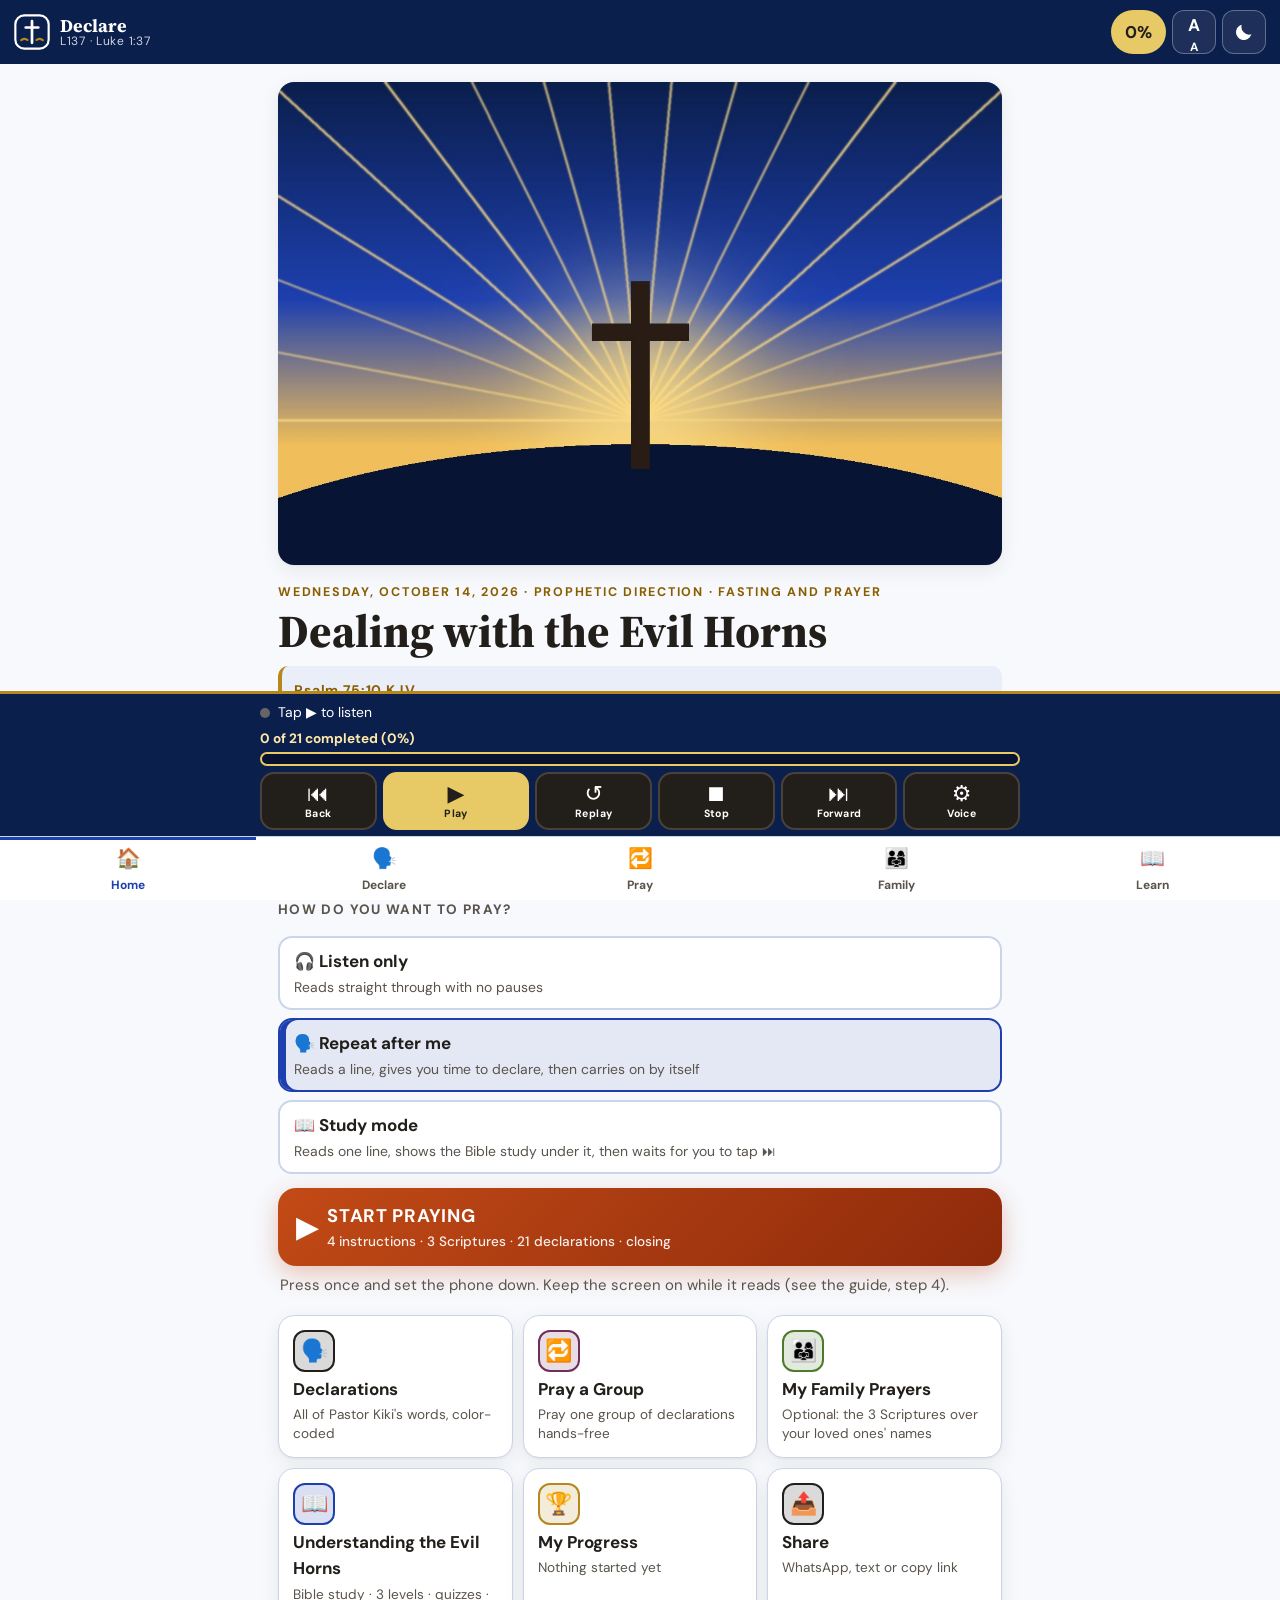
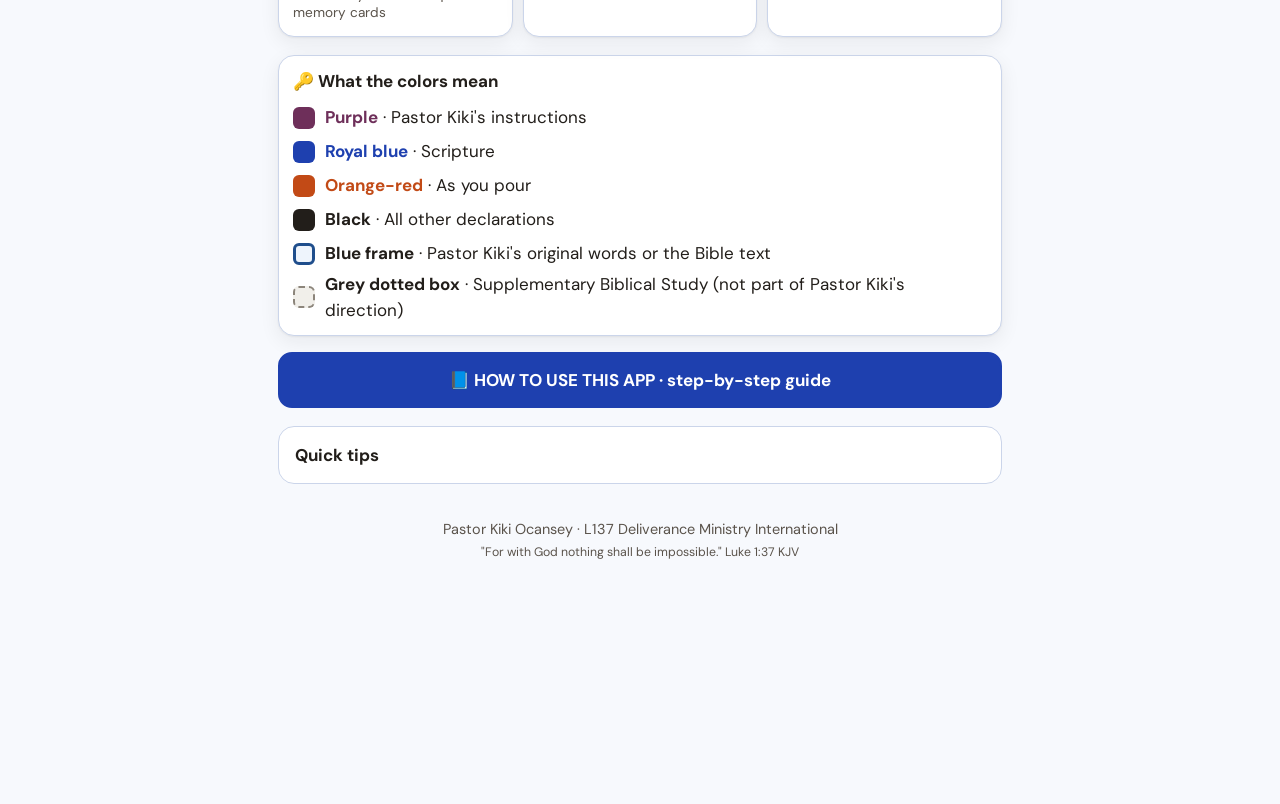
==== commit 48f2749b: "Rebuild on the October 7 design: remove devotional and build instructions" ====
--- a/index.html
+++ b/index.html
@@ -1,612 +1,328 @@
-<!DOCTYPE html>
-<html lang="en">
+<!doctype html>
+<html lang="en" data-mode="day">
 <head>
 <meta charset="utf-8">
 <meta name="viewport" content="width=device-width, initial-scale=1, viewport-fit=cover">
-<title>Dealing with the Evil Horns — L137 Deliverance Ministry International</title>
-<meta name="description" content="Guided prayer, original prophetic direction, daily devotionals and Bible study — Pastor Kiki Ocansey, October 14, 2026.">
-<meta property="og:title" content="Dealing with the Evil Horns — L137">
-<meta property="og:description" content="Pastor Kiki Ocansey · October 14, 2026 · Psalm 75:10 KJV. Press START PRAYING.">
-<meta name="theme-color" content="#0b1f4d">
-<style>
-:root{--navy:#0b1f4d;--royal:#1f4fd1;--gold:#e8b931;--gold2:#c99a12;--white:#fff;
---bg:#f4f6fb;--card:#fff;--ink:#0b1f4d;--muted:#3a4a70;--line:#d5dcec;--fs:19px}
-body.night{--bg:#060f29;--card:#0f2257;--ink:#fff;--muted:#cfd8f2;--line:#28407f}
-*{box-sizing:border-box}
-html,body{margin:0;padding:0;overflow-x:hidden}
-body{font-family:-apple-system,BlinkMacSystemFont,"Segoe UI",Roboto,Arial,sans-serif;font-size:var(--fs);line-height:1.55;background:var(--bg);color:var(--ink);padding-bottom:calc(84px + env(safe-area-inset-bottom))}
-header.top{position:sticky;top:0;z-index:20;background:var(--navy);color:#fff;display:flex;align-items:center;gap:6px;padding:8px 10px;padding-top:calc(8px + env(safe-area-inset-top))}
-header.top .brand{flex:1;min-width:0;font-weight:800;font-size:12px;letter-spacing:.04em;color:var(--gold);line-height:1.2}
-header.top button{background:transparent;border:2px solid var(--gold);color:#fff;border-radius:10px;min-width:44px;height:44px;font-size:14px;font-weight:700;padding:0 6px;flex:0 0 auto}
-main{max-width:720px;margin:0 auto;padding:14px}
-section.view{display:none}section.view.on{display:block}
-h1,h2,h3{line-height:1.25;margin:.4em 0}
-h2{font-size:1.35em}h3{font-size:1.12em}
-.card{background:var(--card);border:1px solid var(--line);border-radius:16px;padding:16px;margin:12px 0;box-shadow:0 2px 6px rgba(11,31,77,.08)}
-.hero{background:linear-gradient(160deg,#0b1f4d,#1f4fd1);color:#fff;border-radius:20px;padding:26px 18px;text-align:center;margin-top:6px}
-.hero .min{color:var(--gold);font-weight:800;letter-spacing:.06em;font-size:.8em}
-.hero h1{font-size:2em;margin:.3em 0;color:#fff}
-.hero .who{font-size:1.05em;font-weight:700}
-.hero .verse{background:rgba(255,255,255,.1);border-left:5px solid var(--gold);text-align:left;padding:12px;border-radius:10px;margin:16px 0;font-size:1em}
-.bigbtn{display:block;width:100%;background:var(--gold);color:#0b1f4d;border:0;border-radius:18px;font-size:1.45em;font-weight:900;padding:20px 10px;margin:10px 0;box-shadow:0 4px 0 var(--gold2);cursor:pointer}
-.bigbtn:active{transform:translateY(2px);box-shadow:0 2px 0 var(--gold2)}
-.btn{background:var(--royal);color:#fff;border:0;border-radius:12px;font-size:.95em;font-weight:700;padding:12px 14px;min-height:48px;cursor:pointer;margin:4px 4px 4px 0}
-.btn.gold{background:var(--gold);color:#0b1f4d}.btn.ghost{background:transparent;color:var(--ink);border:2px solid var(--royal)}
-.btn:disabled{opacity:.45}
-.small{font-size:.82em;color:var(--muted)}
-.tag{display:inline-block;font-size:.72em;font-weight:800;letter-spacing:.05em;padding:4px 9px;border-radius:999px;margin-bottom:6px}
-.tag.orig{background:var(--gold);color:#0b1f4d}.tag.sup{background:var(--royal);color:#fff}.tag.note{background:#5b6b91;color:#fff}
-.scripture{border-left:6px solid var(--gold);padding:10px 12px;background:rgba(232,185,49,.12);border-radius:10px;margin:10px 0;font-size:1.05em}
-.scripture .ref{display:block;font-weight:800;margin-top:6px;font-size:.85em;color:var(--royal)}
-body.night .scripture .ref{color:var(--gold)}
-.pre{white-space:pre-wrap;word-wrap:break-word;overflow-wrap:anywhere}
-/* player */
-#player{display:none}
-.stagebox{background:var(--navy);color:#fff;border-radius:18px;padding:18px;min-height:260px}
-.stagebox .stepl{color:var(--gold);font-weight:800;font-size:.85em;letter-spacing:.05em}
-.stagebox .cue{display:inline-block;background:var(--gold);color:#0b1f4d;font-weight:900;border-radius:8px;padding:3px 10px;margin:8px 0;font-size:.8em}
-.stagebox .main{font-size:1.3em;font-weight:700;margin-top:6px}
-.stagebox .ref{color:var(--gold);font-weight:800;margin-top:8px}
-.bar{height:12px;background:var(--line);border-radius:99px;overflow:hidden;margin:12px 0 4px}
-.bar>i{display:block;height:100%;background:var(--gold);width:0;transition:width .3s}
-.dbar{height:20px;border:2px solid var(--gold);background:var(--navy)}
-.rd{border:2px solid var(--royal);border-radius:14px;padding:10px;margin:10px 0}
-.rd .ctrls button{min-height:52px}
-.ctrls{display:grid;grid-template-columns:repeat(4,1fr);gap:8px;margin-top:10px}
-.ctrls button{min-height:58px;border-radius:14px;border:0;background:var(--royal);color:#fff;font-weight:800;font-size:.8em;padding:4px}
-.ctrls button b{display:block;font-size:1.45em;line-height:1.1}
-.ctrls button.play{background:var(--gold);color:#0b1f4d}
-.opts{display:grid;grid-template-columns:1fr 1fr;gap:8px;margin-top:10px}
-.opts label{font-size:.8em;font-weight:700}
-select,input[type=text],textarea{width:100%;font-size:16px;padding:10px;border-radius:10px;border:2px solid var(--line);background:var(--card);color:var(--ink);min-height:46px}
-.status{font-size:.85em;margin-top:8px;color:var(--muted);min-height:1.4em}
-/* nav */
-nav.bottom{position:fixed;left:0;right:0;bottom:0;z-index:30;background:var(--navy);display:grid;grid-template-columns:repeat(5,1fr);padding-bottom:env(safe-area-inset-bottom);border-top:3px solid var(--gold)}
-nav.bottom button{background:transparent;border:0;color:#cfd8f2;font-size:11px;font-weight:700;padding:8px 2px;min-height:62px}
-nav.bottom button span{display:block;font-size:22px;line-height:1.1}
-nav.bottom button.on{color:var(--gold)}
-/* accordion */
-details{background:var(--card);border:1px solid var(--line);border-radius:14px;margin:10px 0;overflow:hidden}
-summary{list-style:none;cursor:pointer;padding:15px 16px;font-weight:800;font-size:1.02em;display:flex;justify-content:space-between;gap:8px;align-items:center}
-summary::-webkit-details-marker{display:none}
-summary:after{content:"＋";color:var(--royal);font-weight:900}
-details[open] summary:after{content:"－"}
-body.night summary:after{color:var(--gold)}
-details .in{padding:0 16px 16px}
-.daytabs{display:grid;grid-template-columns:repeat(7,1fr);gap:5px;margin:8px 0}
-.daytabs button{border:2px solid var(--royal);background:var(--card);color:var(--ink);border-radius:10px;font-weight:800;min-height:46px;font-size:.85em;padding:0}
-.daytabs button.on{background:var(--royal);color:#fff}
-.decl{border:2px dashed var(--gold);border-radius:12px;padding:10px 12px;margin:8px 0;font-weight:700}
-.reveal{background:var(--royal);color:#fff;border-radius:10px;padding:12px;margin:8px 0;cursor:pointer;font-weight:700}
-.reveal .ans{display:none;margin-top:8px;font-weight:500;background:rgba(255,255,255,.12);padding:8px;border-radius:8px}
-.reveal.open .ans{display:block}
-.qopt{display:block;width:100%;text-align:left;margin:6px 0;padding:12px;border-radius:12px;border:2px solid var(--line);background:var(--card);color:var(--ink);font-size:.95em;min-height:50px}
-.qopt.ok{border-color:#178a3a;background:#d9f5e1;color:#0b3d1b}.qopt.no{border-color:#b3261e;background:#fbe0de;color:#5a0f0a}
-.flip{perspective:1000px;margin:10px 0}
-.flip .face{background:linear-gradient(160deg,#0b1f4d,#1f4fd1);color:#fff;border-radius:16px;padding:22px 16px;min-height:180px;display:flex;flex-direction:column;justify-content:center;text-align:center;cursor:pointer}
-.flip .face .big{font-size:1.25em;font-weight:800}
-.lvl{display:grid;grid-template-columns:repeat(3,1fr);gap:6px}
-.lvl button{min-height:50px;border-radius:12px;border:2px solid var(--royal);background:var(--card);color:var(--ink);font-weight:800;font-size:.85em}
-.lvl button.on{background:var(--royal);color:#fff}
-table{width:100%;border-collapse:collapse;font-size:.85em}td,th{border:1px solid var(--line);padding:6px;text-align:left;vertical-align:top;word-break:break-word}
-svg{max-width:100%;height:auto}
-a{color:var(--royal);word-break:break-word}body.night a{color:var(--gold)}
-.toast{position:fixed;left:50%;bottom:96px;transform:translateX(-50%);background:var(--gold);color:#0b1f4d;font-weight:800;padding:10px 16px;border-radius:12px;display:none;z-index:50;max-width:90%}
-</style>
+<title>Dealing with the Evil Horns · Declare · L137</title>
+<meta name="description" content="Pastor Kiki Ocansey's October 14, 2026 prophetic direction, Dealing with the Evil Horns, with hands-free voice, repeat-after-me declarations, Bible study at three levels and progress tracking.">
+<meta property="og:title" content="Dealing with the Evil Horns · L137 Deliverance Ministry">
+<meta property="og:description" content="Pray Pastor Kiki Ocansey's 21 declarations hands-free. Psalm 75:10 KJV.">
+<meta property="og:image" content="cover.jpg">
+<meta name="theme-color" content="#0B1F4D">
+<link rel="icon" href="data:image/svg+xml,%3Csvg xmlns='http://www.w3.org/2000/svg' viewBox='0 0 32 32'%3E%3Crect width='32' height='32' rx='7' fill='%230B1F4D'/%3E%3Cpath d='M16 5v22M9 12h14' stroke='%23E7C965' stroke-width='3.2' stroke-linecap='round'/%3E%3C/svg%3E">
+<link rel="preconnect" href="https://fonts.googleapis.com">
+<link rel="preconnect" href="https://fonts.gstatic.com" crossorigin>
+<link href="https://fonts.googleapis.com/css2?family=Source+Serif+4:opsz,wght@8..60,500;8..60,700;8..60,800&family=DM+Sans:opsz,wght@9..40,400;9..40,500;9..40,700&display=swap" rel="stylesheet">
+<link rel="stylesheet" href="style.css">
 </head>
 <body>
-<header class="top">
-  <div class="brand">L137 DELIVERANCE<br>MINISTRY INTERNATIONAL</div>
-  <button id="fsDown" aria-label="Smaller text">A−</button>
-  <button id="fsUp" aria-label="Larger text">A+</button>
-  <button id="mode" aria-label="Switch to night mode">🌙</button>
-  <button id="share" aria-label="Share this app">Share</button>
+<a class="skip" href="#main">Skip to content</a>
+
+<header class="topbar">
+  <button class="brand" data-go="home" aria-label="Home">
+    <svg class="logo" viewBox="0 0 40 40" fill="none" aria-hidden="true">
+      <rect x="1.5" y="1.5" width="37" height="37" rx="10" stroke="currentColor" stroke-width="2.4"/>
+      <path d="M20 8v24M13 15h14" stroke="currentColor" stroke-width="3" stroke-linecap="round"/>
+      <path d="M8 29c3-2 5-2 7 0M25 29c2-2 4-2 7 0" stroke="var(--gold)" stroke-width="2.4" stroke-linecap="round"/>
+    </svg>
+    <span class="brand-text"><b>Declare</b><small>L137 · Luke 1:37</small></span>
+  </button>
+  <div class="top-actions">
+    <button class="chip prog-chip" data-go="progress" aria-label="My progress"><span id="progChip">0%</span></button>
+    <button class="icon-btn" id="sizeBtn" aria-label="Text size">A<span class="sm">A</span></button>
+    <button class="icon-btn" id="modeBtn" aria-label="Switch day or night mode">
+      <svg viewBox="0 0 24 24" class="i-sun" aria-hidden="true"><circle cx="12" cy="12" r="4.5" fill="currentColor"/><g stroke="currentColor" stroke-width="2" stroke-linecap="round"><path d="M12 2v2.5M12 19.5V22M2 12h2.5M19.5 12H22M4.9 4.9l1.8 1.8M17.3 17.3l1.8 1.8M4.9 19.1l1.8-1.8M17.3 6.7l1.8-1.8"/></g></svg>
+      <svg viewBox="0 0 24 24" class="i-moon" aria-hidden="true"><path d="M20 14.5A8.5 8.5 0 0 1 9.5 4a8.5 8.5 0 1 0 10.5 10.5z" fill="currentColor"/></svg>
+    </button>
+  </div>
 </header>
 
-<main>
-<!-- HOME / PRAY -->
-<section class="view on" id="v-pray">
-  <div id="home">
-    <div class="hero">
-      <div class="min">L137 DELIVERANCE MINISTRY INTERNATIONAL</div>
-      <h1>DEALING WITH THE EVIL HORNS</h1>
-      <div class="who">Pastor Kiki Ocansey</div>
-      <div>October 14, 2026</div>
-      <div class="verse">“All the horns of the wicked also will I cut off; but the horns of the righteous shall be exalted.”<br><b style="color:var(--gold)">Psalm 75:10 KJV</b></div>
-      <button class="bigbtn" id="startBtn">▶ START PRAYING</button>
-      <div id="resumeWrap" style="display:none"><button class="btn ghost" style="color:#fff;border-color:var(--gold);width:100%" id="resumeBtn">Continue where I stopped</button></div>
-    </div>
-    <p class="small" style="text-align:center">The narrator is your phone's built-in reading voice, not Pastor Kiki's voice. Nothing you type in this app is sent anywhere.</p>
-  </div>
-
-  <div id="player">
-    <div class="stagebox" aria-live="polite">
-      <div class="stepl" id="pStep">STEP 1 — PROPHETIC DIRECTION</div>
-      <div id="pCue"></div>
-      <div class="main" id="pText"></div>
-      <div class="ref" id="pRef"></div>
-    </div>
-    <div class="small" style="margin-top:10px"><b id="dLab">Declaration progress: 0 of 21 completed (0%)</b></div>
-    <div class="bar dbar" role="progressbar" aria-valuemin="0" aria-valuemax="21" aria-valuenow="0" id="dBarWrap" aria-label="Declarations completed"><i id="dBar"></i></div>
-    <div class="small" id="pCount">Whole prayer: part 1 of 30</div>
-    <div class="bar" style="height:6px"><i id="pBar" style="background:var(--royal)"></i></div>
-    <div class="ctrls">
-      <button id="cBack"><b>⏮</b>Back</button>
-      <button id="cPlay" class="play"><b>▶</b>Play</button>
-      <button id="cStop"><b>⏹</b>Stop</button>
-      <button id="cNext"><b>⏭</b>Next</button>
-    </div>
-    <div class="ctrls" style="grid-template-columns:1fr 1fr">
-      <button id="cRepeat"><b>🔁</b>Repeat this one</button>
-      <button id="cHome"><b>🏠</b>Home</button>
-    </div>
-    <div class="opts">
-      <div><label for="oSpeed">Reading speed</label>
-        <select id="oSpeed"><option value="0.75">Slow</option><option value="0.9" selected>Normal</option><option value="1.05">A little faster</option><option value="1.2">Fast</option></select></div>
-      <div><label for="oPause">Time to repeat</label>
-        <select id="oPause"><option value="1">Normal pause</option><option value="1.6">Longer pause</option><option value="2.3">Longest pause</option></select></div>
-      <div><label for="oMode">How to pray</label>
-        <select id="oMode"><option value="repeat" selected>Repeat after me</option><option value="listen">Listen only</option></select></div>
-      <div><label for="oAuto">Hands-free</label>
-        <select id="oAuto"><option value="1" selected>Go on by itself</option><option value="0">I press Next</option></select></div>
-    </div>
-    <div class="status" id="pStatus"></div>
-  </div>
-</section>
-
-<!-- DIRECTION / TRANSCRIPT -->
-<section class="view" id="v-word">
-  <h2>Original Words</h2>
-  <div class="card">
-    <span class="tag orig">ORIGINAL PROPHETIC DIRECTION — PASTOR KIKI OCANSEY</span>
-    <p class="small">Exactly as submitted, October 14, 2026. Nothing has been changed, shortened or added.</p>
-    <button class="btn" id="readDir">🔊 Listen to the whole direction</button> <button class="btn ghost" id="stopDir">⏹ Stop</button> <button class="btn ghost" id="copyDir">Copy text</button>
-    <div class="pre" id="dirText" style="margin-top:12px"></div>
-  </div>
-  <div class="card">
-    <span class="tag note">CLUBHOUSE TEACHING NOTES — THE SEVEN EVIL HORNS</span>
-    <p class="small">A participant's handwritten-style notes from Pastor Kiki's Clubhouse teaching “Dealing with Evil Horns” (noted October 13, 2026). These are notes, not word-for-word quotations.</p>
-    <div id="notesList"></div>
-    <p><b>On the carpenters:</b> God has prepared the carpenters to cut down the horns — Zechariah 1:20–21.</p>
-    <p><b>On the four craftsmen:</b> 4 carpenters, or craftsmen came to destroy the horns as the horns can never destroy what God created.</p>
-  </div>
-  <div class="card">
-    <span class="tag note">FULL SERMON TRANSCRIPT</span>
-    <p>The complete word-for-word Clubhouse transcript is not included yet. It will be added here once a clean copy is approved, with congregants' names, testimonies and personal details removed.</p>
-  </div>
-</section>
-
-<!-- DEVOTIONALS -->
-<section class="view" id="v-dev">
-  <h2>7-Day Devotional</h2>
-  <p class="small">One horn a day, from Pastor Kiki's seven horns. Each day has its Scripture, matching declarations from her October 14 direction, a short study, a prayer and a question.</p>
-  <div class="daytabs" id="dayTabs"></div>
-  <div id="dayBody"></div>
-</section>
-
-<!-- STUDY -->
-<section class="view" id="v-study">
-  <h2>Study Notes</h2>
-  <p class="small">Optional. <span class="tag sup">SUPPLEMENTARY BIBLICAL STUDY</span> is separate from Pastor Kiki's original words.</p>
-
-  <details open><summary>📖 The Vision of the Four Horns</summary><div class="in">
-    <div class="scripture" id="zechFull"></div>
-    <button class="btn" data-say="zech">🔊 Listen</button>
-    <p><b>Tap each question. Think first, then reveal.</b></p>
-    <div id="vqs"></div>
-  </div></details>
-
-  <details><summary>🗺️ Picture It: Horns and Craftsmen</summary><div class="in">
-    <svg viewBox="0 0 360 300" role="img" aria-label="Diagram: four horns scatter, four craftsmen cast them down, the head is lifted">
-      <rect x="0" y="0" width="360" height="300" rx="14" fill="#0b1f4d"/>
-      <text x="180" y="28" fill="#e8b931" font-size="15" font-weight="800" text-anchor="middle">Zechariah 1:18–21</text>
-      <g fill="#b3261e"><path d="M30 90 q20 -45 40 -40 q-12 12 -18 40z"/><path d="M110 90 q20 -45 40 -40 q-12 12 -18 40z"/><path d="M190 90 q20 -45 40 -40 q-12 12 -18 40z"/><path d="M270 90 q20 -45 40 -40 q-12 12 -18 40z"/></g>
-      <text x="180" y="112" fill="#fff" font-size="13" text-anchor="middle">4 HORNS — “scattered Judah, Israel, and Jerusalem” (v.19)</text>
-      <text x="180" y="140" fill="#e8b931" font-size="22" text-anchor="middle">⬇</text>
-      <g fill="#e8b931"><rect x="35" y="155" width="40" height="30" rx="6"/><rect x="115" y="155" width="40" height="30" rx="6"/><rect x="195" y="155" width="40" height="30" rx="6"/><rect x="275" y="155" width="40" height="30" rx="6"/></g>
-      <g font-size="18" text-anchor="middle"><text x="55" y="177">🔨</text><text x="135" y="177">🔨</text><text x="215" y="177">🔨</text><text x="295" y="177">🔨</text></g>
-      <text x="180" y="205" fill="#fff" font-size="13" text-anchor="middle">4 CARPENTERS — “come to fray them, to cast out the horns” (v.21)</text>
-      <text x="180" y="232" fill="#e8b931" font-size="22" text-anchor="middle">⬇</text>
-      <text x="180" y="262" fill="#fff" font-size="14" font-weight="800" text-anchor="middle">“the lifter up of mine head” — Psalm 3:3</text>
-      <text x="180" y="284" fill="#cfd8f2" font-size="12" text-anchor="middle">The horns stopped heads from lifting. The LORD lifts the head.</text>
-    </svg>
-  </div></details>
-
-  <details><summary>🔤 Word Study (Hebrew)</summary><div class="in" id="words"></div></details>
-
-  <details><summary>📚 UNDERSTANDING THE EVIL HORNS — 3 Levels &amp; Quizzes</summary><div class="in">
-    <p class="small">Choose a level. Press ▶ LISTEN to hear it read aloud.</p>
-    <div class="lvl" id="lvlTabs"><button data-l="b" class="on">Beginner</button><button data-l="i">Intermediate</button><button data-l="a">Advanced</button></div>
-    <button class="btn gold" id="lvListen" style="width:100%;margin-top:10px">▶ LISTEN — this level</button>
-    <button class="btn ghost" id="lvAll" style="width:100%">▶ PLAY ALL LEVELS</button>
-    <div id="lvReader"></div>
-    <div id="lvlBody"></div>
-    <div class="card" id="quiz"></div>
-  </div></details>
-
-  <details><summary>🃏 Scripture Memory Cards</summary><div class="in">
-    <div class="small" id="mcCount"></div>
-    <div class="flip"><div class="face" id="mcFace"></div></div>
-    <button class="btn" id="mcPrev">⬅ Back</button><button class="btn gold" id="mcFlip">Show / hide verse</button><button class="btn" id="mcNext">Next ➡</button>
-    <button class="btn ghost" id="mcBlank">🧩 Fill-in practice</button>
-    <div id="mcReader"></div>
-    <div id="mcPractice"></div>
-  </div></details>
-
-  <details><summary>👨‍👩‍👧 My Family Prayers</summary><div class="in">
-    <span class="tag sup">PERSONALIZED PRAYERS — NOT PASTOR KIKI'S ORIGINAL DECLARATIONS</span>
-    <p class="small">Type names once. They stay only on this phone.</p>
-    <label>My name</label><input type="text" id="fMe">
-    <label>Spouse</label><input type="text" id="fSp">
-    <label>Children (separate with commas)</label><input type="text" id="fCh">
-    <label>Parents</label><input type="text" id="fPa">
-    <label>Other family and loved ones</label><input type="text" id="fOt">
-    <button class="btn gold" id="fMake">Make my family prayer</button>
-    <div id="fOut"></div>
-  </div></details>
-
-  <details><summary>📜 Sources</summary><div class="in small" id="sources"></div></details>
-</section>
-
-<!-- BUILD -->
-<section class="view" id="v-build">
-  <h2>Master Build Instructions</h2>
-  <div class="card">
-    <span class="tag note">PROJECT RECORD</span>
-    <table><tr><th>Title</th><td>Dealing with the Evil Horns</td></tr><tr><th>Minister</th><td>Pastor Kiki Ocansey</td></tr><tr><th>Date</th><td>October 14, 2026</td></tr><tr><th>Link</th><td id="liveUrl">This page</td></tr><tr><th>Earlier tool (unchanged)</th><td><a href="https://l137-declare-in-color.vercel.app" target="_blank" rel="noopener">l137-declare-in-color.vercel.app</a></td></tr></table>
-  </div>
-  <details><summary>How this app follows the instructions</summary><div class="in" id="checklist"></div></details>
-  <details><summary>Full instructions as submitted</summary><div class="in">
-    <div class="pre" id="masterText"></div>
-  </div></details>
-  <details><summary>Approved ministers and sources</summary><div class="in">
-    <div class="pre" id="minText"></div>
-  </div></details>
-</section>
+<main id="main">
+
+<!-- HOME -->
+<section class="view" id="v-home" data-view="home">
+  <div class="wrap">
+    <figure class="cover"><img src="cover.jpg" alt="A cross on a hill with golden sunrise rays in a royal blue sky" width="1200" height="800"></figure>
+    <p class="eyebrow">Wednesday, October 14, 2026 · Prophetic Direction · Fasting and Prayer</p>
+    <h1 class="title">Dealing with the Evil Horns</h1>
+    <div class="scrip home-scrip"><b>Psalm 75:10 KJV</b><p>All the horns of the wicked also will I cut off; but the horns of the righteous shall be exalted.</p></div>
+    <p class="lede">Listen to Pastor Kiki's direction, read the three Scriptures, and declare all 21 declarations aloud.</p>
+    <p class="attrib">Pastor Kiki Ocansey · L137 Deliverance Ministry International</p>
+
+<div class="modes" role="radiogroup" aria-label="How do you want to pray?">
+      <p class="lbl">How do you want to pray?</p>
+      <button class="mode-btn" data-pmode="listen"><b>🎧 Listen only</b><small>Reads straight through with no pauses</small></button>
+      <button class="mode-btn" data-pmode="repeat"><b>🗣️ Repeat after me</b><small>Reads a line, gives you time to declare, then carries on by itself</small></button>
+      <button class="mode-btn" data-pmode="study"><b>📖 Study mode</b><small>Reads one line, shows the Bible study under it, then waits for you to tap ⏭</small></button>
+    </div>
+
+    <button class="btn btn-resume wide" id="resumeHome" hidden>▶ Resume where I left off<small id="resumeHomeLbl"></small></button>
+
+    <button class="btn btn-hero" id="startAll">
+      <span class="btn-ico" aria-hidden="true">▶</span>
+      <span><b>START PRAYING</b><small>4 instructions · 3 Scriptures · 21 declarations · closing</small></span>
+    </button>
+    <p class="hint">Press once and set the phone down. Keep the screen on while it reads (see the guide, step 4).</p>
+
+    <div class="home-grid">
+      <button class="tile" data-go="studio"><span class="t-ico" style="--c:#221E1A">🗣️</span><b>Declarations</b><small>All of Pastor Kiki's words, color-coded</small></button>
+      <button class="tile" data-go="generator"><span class="t-ico" style="--c:#6E2F5A">🔁</span><b>Pray a Group</b><small>Pray one group of declarations hands-free</small></button>
+      <button class="tile" data-go="blessings"><span class="t-ico" style="--c:#4F7A2E">👨‍👩‍👧</span><b>My Family Prayers</b><small>Optional: the 3 Scriptures over your loved ones' names</small></button>
+      <button class="tile" data-go="learn"><span class="t-ico" style="--c:#1E40AF">📖</span><b>Understanding the Evil Horns</b><small>Bible study · 3 levels · quizzes · memory cards</small></button>
+      <button class="tile" data-go="progress"><span class="t-ico" style="--c:#B6871A">🏆</span><b>My Progress</b><small id="homeProg">Nothing started yet</small></button>
+      <button class="tile" id="shareApp"><span class="t-ico" style="--c:#221E1A">📤</span><b>Share</b><small>WhatsApp, text or copy link</small></button>
+    </div>
+
+    <div class="ckey home-key" aria-label="Color key">
+      <p class="ckey-t">🔑 What the colors mean</p>
+      <div class="ckey-row"><i style="background:#6E2F5A"></i><span><b class="c-ins">Purple</b> · Pastor Kiki's instructions</span></div>
+      <div class="ckey-row"><i style="background:#1E40AF"></i><span><b class="c-scr">Royal blue</b> · Scripture</span></div>
+      <div class="ckey-row"><i style="background:#C24A16"></i><span><b class="c-pour">Orange-red</b> · As you pour</span></div>
+      <div class="ckey-row"><i style="background:#221E1A" class="k-blk"></i><span><b class="c-dec">Black<span class="night-only"> (white at night)</span></b> · All other declarations</span></div>
+      <div class="ckey-row"><i class="k-orig"></i><span><b>Blue frame</b> · Pastor Kiki's original words or the Bible text</span></div>
+      <div class="ckey-row"><i class="k-supp"></i><span><b>Grey dotted box</b> · Supplementary Biblical Study (not part of Pastor Kiki's direction)</span></div>
+    </div>
+
+    <a class="btn btn-primary wide guide-btn" href="guide.html">📘 HOW TO USE THIS APP · step-by-step guide</a>
+
+    <details class="how">
+      <summary>Quick tips</summary>
+      <ol>
+        <li>🔊 <b>LISTEN</b>: tap ▶ on any card, or START HANDS-FREE to go through everything.</li>
+        <li>🗣️ <b>SAY</b>: when you hear "Your turn", declare the words aloud.</li>
+        <li>⏮ ⏸ ⏹ ⏭: the player at the bottom goes back, pauses, stops and skips forward.</li>
+                <li>🏆 Your progress is kept on this phone.</li>
+      </ol>
+    </details>
+  </div>
+</section>
+
+<!-- STUDIO -->
+<section class="view" id="v-studio" data-view="studio" hidden>
+  <div class="wrap">
+    <p class="eyebrow">Declarations</p>
+    <h2 class="h2">Pastor Kiki's words</h2>
+    <div class="ckey" aria-label="Color key">
+      <p class="ckey-t">🔑 What the colors mean</p>
+      <div class="ckey-row"><i style="background:#6E2F5A"></i><span><b class="c-ins">Purple</b> · Pastor Kiki's instructions</span></div>
+      <div class="ckey-row"><i style="background:#1E40AF"></i><span><b class="c-scr">Royal blue</b> · Scripture</span></div>
+      <div class="ckey-row"><i style="background:#C24A16"></i><span><b class="c-pour">Orange-red</b> · As you pour</span></div>
+      <div class="ckey-row"><i style="background:#221E1A" class="k-blk"></i><span><b class="c-dec">Black<span class="night-only"> (white at night)</span></b> · All other declarations</span></div>
+      <div class="ckey-row"><i class="k-orig"></i><span><b>Blue frame</b> · Pastor Kiki's original words or the Bible text</span></div>
+      <div class="ckey-row"><i class="k-supp"></i><span><b>Grey dotted box</b> · Supplementary Biblical Study (not part of Pastor Kiki's direction)</span></div>
+    </div>
+    <div class="panel">
+      <p class="lbl">Show</p>
+      <div class="seg wrapseg" id="filterSeg" role="radiogroup" aria-label="Filter">
+        <button data-f="all" aria-pressed="true">All</button>
+        <button data-f="instruction">Instructions</button>
+        <button data-f="scripture">Scriptures</button>
+        <button data-f="declaration">Declarations</button>
+        <button data-f="action">As you pour</button>
+      </div>
+      <button class="btn btn-primary wide" id="playStudio" style="margin-top:12px">▶ Play what's shown</button>
+      <label class="lbl" for="startFrom">Or start from any line</label>
+      <select id="startFrom" class="input"></select>
+    </div>
+
+    <div class="orig-wrap">
+      <div class="orig-head">
+        <p class="orig-eyebrow">Pastor Kiki's original prophetic direction</p>
+        <p class="orig-sub">L137 Deliverance Ministry · Pastor Kiki Ocansey · Clubhouse · Wednesday, October 14, 2026 · Dealing with the Evil Horns · Fasting and Prayer</p>
+        <p class="orig-sub">Shown exactly as given. 💡 Understand opens a separate Bible study.</p>
+      </div>
+      <div id="phraseList" class="phrase-list"></div>
+    </div>
+  </div>
+</section>
+
+<!-- GENERATOR -->
+<section class="view" id="v-generator" data-view="generator" hidden>
+  <div class="wrap">
+    <p class="eyebrow">Pray a Group</p>
+    <h2 class="h2">Pray one group of declarations</h2>
+    <p class="muted">Choose a group of Pastor Kiki's declarations and pray them hands-free. Every line comes from her direction or the King James Bible.</p>
+
+    <div class="panel" id="genSetup">
+      <p class="lbl">What do you want to pray?</p>
+      <div class="focus-list" id="focusList"></div>
+
+      <p class="lbl">Order</p>
+      <div class="seg" id="orderSeg">
+        <button data-o="orig" aria-pressed="true">Pastor Kiki's order</button>
+        <button data-o="shuffle">Mix it up</button>
+      </div>
+
+      <label class="switch-row"><input type="checkbox" id="genNames"> <span>Add the 3 Scriptures over our names at the end (optional, not part of the direction)</span></label>
+      <label class="switch-row"><input type="checkbox" id="genThanks" checked> <span>Close with Pastor Kiki's closing direction and blessing</span></label>
+
+      <button class="btn btn-hero" id="genStart"><span class="btn-ico" aria-hidden="true">🔁</span><span><b>START PRAYING HANDS-FREE</b><small id="genCount">—</small></span></button>
+    </div>
+
+    <div id="genStage" class="gen-stage" hidden>
+      <div class="gen-top">
+        <span id="genPalName" class="pal-name">🔥 Praying</span>
+        <span id="genPos" class="gen-pos">1 of 1</span>
+      </div>
+      <div class="gen-bar"><i id="genBar"></i></div>
+      <div class="gen-card" id="genCard" aria-live="polite">
+        <p class="gen-kind" id="genKind"></p>
+        <p class="gen-text" id="genText"></p>
+        <p class="gen-ref" id="genRef"></p>
+      </div>
+      <div class="row gap center">
+        <button class="btn btn-sm" id="genPrev">⏮ Back</button>
+                        <button class="btn btn-sm" id="genNew">↺ New session</button>
+      </div>
+    </div>
+  </div>
+</section>
+
+<!-- BLESSINGS -->
+<section class="view" id="v-blessings" data-view="blessings" hidden>
+  <div class="wrap">
+    <p class="eyebrow">Optional · Personalized</p>
+    <h2 class="h2">My Family Prayers</h2>
+    <p class="supp-banner">🙏🏽 <b>Personalized prayers — not Pastor Kiki's original declarations.</b> Her declarations are never changed. Here you can read the three Scriptures from her direction, or say them over the names of your loved ones.</p>
+    <p class="lbl">Choose how to read</p>
+    <div class="dmode" role="radiogroup" aria-label="How to read">
+      <button class="mode-btn" data-dm="orig"><b>📜 Read the original Scripture</b><small>Psalm 75:10, Psalm 3:3 and Revelation 12:11, exactly as written in the King James Bible</small></button>
+      <button class="mode-btn" data-dm="pers"><b>🙏🏽 Personalized prayer</b><small>Each verse spoken over the names you add. Not a direct Bible quotation.</small></button>
+    </div>
+    <div class="panel" id="namesPanel">
+      <p class="lbl">Your name, spouse, children, parents and loved ones</p>
+      <div id="nameChips" class="name-chips"></div>
+      <form id="nameForm" class="row gap">
+        <input id="nameInput" class="input grow" placeholder="Add a name" maxlength="40" autocomplete="off">
+        <button class="btn btn-sm" type="submit">Add</button>
+      </form>
+      <p class="privacy">🔒 <b>Your names stay on this phone.</b> They are never sent to anyone. Sharing the app does not share your names.</p>
+      <div class="row gap">
+        <button class="btn btn-sm" id="shareNoNames">📤 Share the app (no names)</button>
+        <button class="btn btn-sm" id="familyLink">🔗 Copy my family link (with names)</button>
+      </div>
+    </div>
+    <details class="why supp">
+      <summary>💡 Why pray Scripture over names?</summary>
+      <div class="why-body">
+        <p class="supp-lbl">Supplementary Biblical Study — Not Part of Pastor Kiki's Original Direction</p>
+        <p>Bible teacher Derek Prince put names and "us" into the verses he proclaimed. He said:</p>
+        <blockquote class="teach">"I think almost every night Ruth and I proclaim on her behalf, 'Regula shall not die but live and declare the works of the Lord.'"<cite><a href="https://www.derekprince.com/sermons/108" target="_blank" rel="noopener">Derek Prince, Fierce Times Are Coming</a></cite></blockquote>
+        <div class="scrip"><b>Psalm 118:17 KJV</b><p>I shall not die, but live, and declare the works of the LORD.</p></div>
+        <p>Each card shows the King James verse first, in a blue frame. The personalized prayer is shown separately in a grey dotted box.</p>
+      </div>
+    </details>
+    <div class="row gap">
+      <button class="btn btn-primary" id="playBless">▶ Play all 3</button>
+    </div>
+    <div class="mini-prog"><span>Scriptures declared</span><b id="blessCount">0 of 3</b><div class="bar"><i id="blessBar"></i></div></div>
+    <div id="blessList" class="bless-list"></div>
+    <ol id="fullCh" class="full-list" hidden></ol>
+  </div>
+</section>
+
+<!-- LEARN -->
+<section class="view" id="v-learn" data-view="learn" hidden>
+  <div class="wrap">
+    <p class="eyebrow">Learn</p>
+    <h2 class="h2">Understanding the Evil Horns</h2>
+    <p class="supp-banner">📘 <b>Supplementary Biblical Study — Not Part of Pastor Kiki's Original Direction.</b> This is extra teaching from the King James Bible and published Bible teachers, to help you understand. Pastor Kiki's original words are on the 🗣️ Declare page.</p>
+    <p class="muted">Pick your level.</p>
+    <div class="seg levels" id="levelSeg" role="tablist">
+      <button data-l="b" role="tab" aria-selected="true">🌱 Beginner</button>
+      <button data-l="i" role="tab">🌿 Intermediate</button>
+      <button data-l="a" role="tab">🌳 Advanced</button>
+    </div>
+    <div class="row gap" style="margin:10px 0"><button class="btn btn-primary" id="lvListen">▶ LISTEN · this level</button><button class="btn" id="lvAll">▶ PLAY ALL LEVELS</button></div>
+    <div id="levelBody"></div>
+
+    <h3 class="h3 mt">Scripture memory cards</h3>
+    <p class="muted small">Try to say the verse first, then tap the card to reveal it.</p>
+    <div id="flashBox" class="flash-box"></div>
+
+    <h3 class="h3 mt">Final quiz</h3>
+    <div id="quizBox"></div>
+  </div>
+</section>
+
+<!-- PROGRESS -->
+<section class="view" id="v-progress" data-view="progress" hidden>
+  <div class="wrap">
+    <p class="eyebrow">My Progress</p>
+    <h2 class="h2">How far you've come</h2>
+    <div class="ring-wrap">
+      <svg viewBox="0 0 120 120" class="ring" aria-hidden="true"><circle cx="60" cy="60" r="52" class="ring-bg"/><circle cx="60" cy="60" r="52" class="ring-fg" id="ringFg"/></svg>
+      <div class="ring-num"><b id="ringPct">0%</b><small>complete</small></div>
+    </div>
+    <div id="nowBox" class="now-box"></div>
+    <div id="progList" class="prog-list"></div>
+    <h3 class="h3 mt">Prayer groups completed</h3>
+    <div id="groupsDone" class="todo-list"></div>
+    <h3 class="h3 mt">Declarations still to pray</h3>
+    <p class="muted small">Tap a number to go to that declaration. Tap ✔ I declared it on any card to mark it yourself.</p>
+    <div id="todoList" class="todo-list"></div>
+    <div class="row gap mt">
+      <button class="btn btn-sm" id="resetProg">Start again</button>
+    </div>
+    <p class="muted small mt">Progress only helps you keep your place. It is not a measure of spiritual power, holiness or deliverance.</p>
+  </div>
+</section>
+
 </main>
 
-<nav class="bottom" id="nav">
-  <button data-v="pray" class="on"><span>🙏🏽</span>Pray</button>
-  <button data-v="word"><span>📜</span>Original</button>
-  <button data-v="dev"><span>📅</span>Devotional</button>
-  <button data-v="study"><span>📖</span>Study</button>
-  <button data-v="build"><span>🛠️</span>Build</button>
+<!-- PLAYER -->
+<div class="player" id="player" aria-label="Voice player">
+  <div class="p-info">
+    <span class="p-dot" id="pDot"></span>
+    <span class="p-label" id="pLabel" role="status" aria-live="polite">Tap ▶ to listen</span>
+    <span class="p-turn" id="pTurn" hidden></span>
+  </div>
+  <div class="p-dprog"><span id="pDLab">Declarations: 0 of 21 completed (0%)</span><div class="p-dbar" role="progressbar" aria-valuemin="0" aria-valuemax="21" aria-valuenow="0" id="pDBarW" aria-label="Declarations completed"><i id="pDBar"></i></div></div>
+  <div class="p-ctrls">
+    <button class="pc" id="pPrev" aria-label="Rewind to previous">⏮<small>Back</small></button>
+    <button class="pc pc-main" id="pPlay" aria-label="Play">▶<small>Play</small></button>
+    <button class="pc" id="pReplay" aria-label="Replay this line">↺<small>Replay</small></button>
+    <button class="pc" id="pStop" aria-label="Stop">⏹<small>Stop</small></button>
+    <button class="pc" id="pNext" aria-label="Forward to next">⏭<small>Forward</small></button>
+    <button class="pc" id="pSet" aria-label="Voice settings" aria-expanded="false">⚙<small>Voice</small></button>
+  </div>
+  <div class="p-settings" id="pSettings" hidden>
+    <p class="lbl">How do you want to pray?</p>
+    <div class="seg wrapseg" id="modeSeg">
+      <button data-m="listen">🎧 Listen only</button><button data-m="repeat">🗣️ Repeat after me</button><button data-m="study">📖 Study</button>
+    </div>
+    <p class="lbl">Your-turn time</p>
+    <div class="seg wrapseg" id="turnSeg">
+      <button data-t="auto" aria-pressed="true">Auto</button><button data-t="5">5 s</button><button data-t="10">10 s</button><button data-t="15">15 s</button><button data-t="20">20 s</button><button data-t="30">30 s</button>
+    </div>
+    <p class="lbl">Speed</p>
+    <div class="seg wrapseg" id="rateSeg">
+      <button data-r="0.75">0.75×</button><button data-r="0.9">0.9×</button><button data-r="1" aria-pressed="true">1×</button><button data-r="1.25">1.25×</button><button data-r="1.5">1.5×</button>
+    </div>
+    <p class="lbl">Voice</p>
+    <select id="voiceSel" class="input"></select>
+    <button class="btn btn-sm" id="testVoice">🔈 Test the voice</button>
+    <p class="lock-note">🔒 <b>Screen off:</b> phone browsers stop this reading voice when the screen locks or you switch apps. The app asks the phone to keep the screen on while reading. If your screen still turns off, change Auto-Lock (iPhone) or Screen timeout (Android). See the guide, step 4.</p>
+  </div>
+</div>
+
+<nav class="tabs" aria-label="Sections">
+  <button data-go="home" class="tab"><span>🏠</span>Home</button>
+  <button data-go="studio" class="tab"><span>🗣️</span>Declare</button>
+  <button data-go="generator" class="tab"><span>🔁</span>Pray</button>
+  <button data-go="blessings" class="tab"><span>👨‍👩‍👧</span>Family</button>
+  <button data-go="learn" class="tab"><span>📖</span>Learn</button>
 </nav>
-<div class="toast" id="toast"></div>
-
-<script>
-const O = {"master": "L137 MASTER BUILD & DEPLOYMENT INSTRUCTIONS\n\nDEALING WITH THE EVIL HORNS\n\nOctober 14, 2026 | Pastor Kiki Ocansey\n\nPRIMARY INSTRUCTION\n\nBuild and publish a complete, functioning, mobile-friendly Christian interactive prophetic prayer and Bible-study application for:\n\nL137 DELIVERANCE MINISTRY INTERNATIONAL\n\nTITLE: DEALING WITH THE EVIL HORNS\n\nMINISTER: PASTOR KIKI OCANSEY\n\nDATE: OCTOBER 14, 2026\n\nThis application is based on Pastor Kiki’s prophetic direction given on Clubhouse and will be shared with approximately 2,000 participants.\n\nOur previous interactive tool was:\n\nhttps://l137-declare-in-color.vercel.app\n\nUse it as a reference for the features we previously developed, but create a new application that is significantly easier to use.\n\n1. PERMANENT WEBSITE PRESERVATION POLICY\n\nABSOLUTELY NO EXISTING L137 WEBSITE, APPLICATION, FILE, OR PROJECT MAY BE REPLACED, OVERWRITTEN, DELETED, OR MODIFIED.\n\nThis is a permanent requirement for all future L137 interactive tools.\n\n* Use my existing Vercel account.\n* Create a completely NEW Vercel project for this assignment.\n* Do not redeploy into the existing October 7 project.\n* Do not change the previous website.\n* Do not reuse an existing project’s deployment settings in a way that could overwrite it.\n* Give the October 14 tool its own unique HTTPS address.\n* Preserve all previously published tools.\n* Every future prophetic direction must receive its own separate project and link.\n* Maintain an organized record of project titles, dates, and URLs.\n\nSuggested new project name:\n\nl137-evil-horns-october-14-2026\n\nThe exact HTTPS address must be confirmed after deployment. Do not invent a live link.\n\nBefore publishing, verify that the selected Vercel project is new and that no existing project will be changed.\n\n2. PRESERVE PASTOR KIKI’S ORIGINAL WORDS\n\nI will provide the complete original October 14 prophetic direction.\n\nPreserve every word exactly as submitted.\n\nInclude:\n\n* The original title.\n* Fasting and prayer instructions.\n* All three KJV Scriptures.\n* All four original instructions.\n* All 21 original declarations.\n* The original closing instruction.\n* The original blessing.\n\nPreserve the order, emphasis, punctuation, and wording.\n\nDo not summarize, rewrite, shorten, soften, embellish, or reinterpret the original prophetic direction.\n\nClearly separate original prophetic directions from supplementary biblical teaching.\n\nDo not add new prophetic actions, instructions, or declarations and attribute them to Pastor Kiki.\n\n3. SIMPLE ONE-BUTTON HOME SCREEN\n\nThe home screen should display:\n\nL137 DELIVERANCE MINISTRY INTERNATIONAL\n\nDEALING WITH THE EVIL HORNS\n\nPastor Kiki Ocansey\n\nOctober 14, 2026\n\nPsalm 75:10 KJV\n\nDisplay one large button:\n\n▶ START PRAYING\n\nWhen the participant presses START PRAYING, the guided prayer begins.\n\nDo not display complicated menus, multiple dashboards, or mandatory setup screens.\n\nThe application should be easy enough for elderly participants and beginners to use without an instruction manual.\n\n4. COMPLETE GUIDED PRAYER EXPERIENCE\n\nThe application must automatically guide participants through:\n\nSTEP 1 — PROPHETIC DIRECTION\n\nRead Pastor Kiki’s original instructions aloud.\n\nSTEP 2 — SCRIPTURE READING\n\nRead all three original KJV Scriptures aloud:\n\n* Psalm 75:10\n* Psalm 3:3\n* Revelation 12:11\n\nSTEP 3 — PRAYER DECLARATIONS\n\nRead all 21 original declarations in sequence.\n\nBefore each declaration, the narrator says:\n\n“Repeat after me.”\n\nRead the declaration clearly.\n\nPause long enough for participants to repeat it.\n\nAutomatically advance to the next declaration.\n\nSTEP 4 — COMPLETION\n\nRead Pastor Kiki’s original closing direction and blessing.\n\nDo not interrupt the prayer with quizzes, advertisements, or unnecessary explanations.\n\n5. AUDIO PLAYER REQUIREMENTS\n\nProvide working:\n\n* Play\n* Pause\n* Resume\n* Stop\n* Rewind\n* Forward\n* Repeat\n* Adjustable speed\n* Repeat-after-me pauses\n* Hands-free listening\n* Automatic progression\n\nAllow participants to choose longer pauses when needed.\n\nUse clear, natural English narration.\n\nDo not imitate Pastor Kiki’s actual voice without authorization.\n\nThe audio should function on supported iPhone and Samsung phones, other Android devices, and desktop browsers.\n\nUse responsive layouts and controls that are tested specifically on both iPhone and Samsung phone screens. Ensure buttons, text, audio controls, progress indicators, and study-level controls are visible, readable, and usable on both devices.\n\nAccount for mobile browser limitations, including speech synthesis availability and restrictions on background playback.\n\nDo not claim a feature works until it has been tested on supported iPhone and Samsung devices or clearly identify any untested features.\n\n6. MOBILE-FIRST DESIGN\n\nUse:\n\n* Navy blue\n* Royal blue\n* Gold\n* White\n\nProvide:\n\n* Large readable Scriptures.\n* Large prayer text.\n* High-contrast buttons.\n* No horizontal scrolling.\n* Minimal navigation.\n* Clear progress indicators.\n* Accessible font sizes.\n* Portrait-friendly layouts.\n* Easy scrolling.\n* Simple instructions.\n* Responsive layouts optimized for both iPhone and Samsung phones.\n\nUse a single-column layout on mobile.\n\nTest the application in portrait mode on both iPhone and Samsung devices. Ensure that no content, buttons, audio controls, progress bars, study-level controls, or quiz options are cut off, hidden, or difficult to tap.\n\n7. THREE OPTIONAL BIBLE STUDY LEVELS\n\nCreate a separate section called:\n\nUNDERSTANDING THE EVIL HORNS\n\nThis section must not interrupt the guided prayer.\n\nThe application’s voice prompt must read the content of all three study levels aloud when the participant selects them:\n\n* Beginner\n* Intermediate\n* Advanced\n\nEach level must include a clearly labeled ▶ LISTEN or ▶ READ ALOUD button.\n\nThe voice prompt must:\n\n* Announce the selected level.\n* Read the complete lesson content aloud.\n* Read the relevant Scriptures aloud.\n* Read the explanations aloud.\n* Read the quiz instructions aloud.\n* Pause between sections.\n* Allow Play, Pause, Resume, Stop, Rewind, Forward, Repeat, and speed adjustment where supported.\n* Never begin reading all three levels automatically unless the participant chooses an option such as PLAY ALL LEVELS.\n* Clearly announce when one level ends and the next level begins.\n* Work with responsive controls on both iPhone and Samsung phones.\n\nBEGINNER\n\nExplain the biblical meaning of horns, Psalm 75:10, Psalm 3:3, and Revelation 12:11.\n\nUse simple language, complete KJV verses, and verified biblical sources.\n\nInclude five quiz questions.\n\nINTERMEDIATE\n\nStudy Zechariah 1:18–21, including the four horns and four carpenters.\n\nExplain the historical context, prophetic imagery, and relevant cross-references.\n\nInclude seven quiz questions.\n\nADVANCED\n\nInclude Hebrew word studies, Strong’s Concordance, biblical lexicons, historical background, established commentaries, and documented deliverance-ministry teachings.\n\nInclude ten challenging quiz questions.\n\nClearly distinguish the original meaning of Scripture from contemporary deliverance interpretations.\n\n8. APPROVED BIBLICAL RESEARCH\n\nUse only the separately supplied L137 approved list of 26 ministers and the following biblical research sources.\n\nPrimary Bible translation:\n\nKing James Version (KJV).\n\nLexicons and concordances:\n\n* Strong’s Exhaustive Concordance\n* Brown–Driver–Briggs Hebrew Lexicon\n* Thayer’s Greek Lexicon\n\nBible commentaries:\n\n* Matthew Henry\n* John Gill\n* The MacArthur Bible Commentary\n* Keil and Delitzsch\n* Jamieson–Fausset–Brown\n\nFor deliverance teaching, use verifiable sermons, books, and publications by approved ministers.\n\nDo not invent quotations, sermons, biblical interpretations, or prophetic statements.\n\nIdentify the author and source of every quotation.\n\nDo not present a paraphrase as a direct quotation.\n\nAvoid generic AI-generated spiritual language.\n\n9. PERSONALIZED FAMILY PRAYERS\n\nCreate an optional section:\n\nMY FAMILY PRAYERS\n\nAllow participants to enter:\n\n* Their own name.\n* Spouse’s name.\n* Children’s names.\n* Parents’ names.\n* Other loved ones.\n\nEnter names once and reuse them.\n\nCreate a separate personalized Scripture-reading and prayer section.\n\nNever alter Pastor Kiki’s original declarations to insert names.\n\nAllow participants to listen to, copy, and share personalized Scripture cards.\n\nKeep personal names on the participant’s device unless they explicitly authorize sharing.\n\n10. INTERACTIVE QUIZZES\n\nInclude:\n\n* Beginner: 5 questions.\n* Intermediate: 7 questions.\n* Advanced: 10 questions.\n\nEach quiz must include:\n\n* Multiple-choice answers.\n* Immediate feedback.\n* Correct answer.\n* Supporting KJV Scripture.\n* Sourced explanation.\n* Final score.\n* Retry option.\n* Optional voice prompt that reads each question, answer choice, feedback message, and explanation aloud.\n\nTest biblical understanding rather than unsupported spiritual claims.\n\n11. SCRIPTURE MEMORY CARDS\n\nCreate interactive Scripture cards for:\n\n* Psalm 75:10\n* Psalm 3:3\n* Revelation 12:11\n* Zechariah 1:18–21\n\nInclude full KJV passages, audio reading, hide/reveal functions, and memorization exercises.\n\nThe audio reading must include Play, Pause, Resume, Stop, Repeat, and speed controls where supported.\n\n12. SIMPLE PROGRESS TRACKING AND PROGRESS BAR\n\nDisplay the current declaration number:\n\nDeclaration 1 of 21\n\nContinue through:\n\nDeclaration 21 of 21\n\nInclude a clearly visible visual progress bar showing the participant’s progress through the 21 declarations.\n\nThe progress bar must:\n\n* Update automatically after each declaration.\n* Display the current percentage or equivalent progress.\n* Include an accessible text label, such as 1 of 21 completed.\n* Be visible and readable on both iPhone and Samsung phones.\n* Use high-contrast colors.\n* Not require horizontal scrolling.\n* Remain synchronized with automatic audio progression.\n* Update correctly when the participant uses Next, Previous, Rewind, Resume, or Repeat.\n* Show completion when all 21 declarations are finished.\n\nAllow users to resume where they stopped when supported.\n\nSave progress locally without requiring registration.\n\nDo not create a complicated dashboard.\n\n13. ORIGINAL PROPHETIC INSTRUCTIONS\n\nPreserve the original instructions concerning the Blood of Jesus, the garden, prayer, and pouring upon the earth.\n\nDisplay them in the original sequence.\n\nUse clear visual labels:\n\nREAD\n\nPRAY\n\nREPEAT AFTER ME\n\nFOLLOW ORIGINAL DIRECTION\n\nGIVE THANKS\n\nDo not invent additional prophetic actions or rituals.\n\nKeep any practical safety information separate from the original text.\n\n14. QUALITY ASSURANCE\n\nBefore deployment, verify:\n\n* All 21 declarations are present.\n* All original instructions are preserved.\n* All three Scriptures are included.\n* The complete original document is accessible.\n* Audio playback works.\n* Pause and Resume work.\n* Rewind and Forward work.\n* Repeat-after-me pauses work.\n* The Beginner voice prompt reads the complete Beginner level.\n* The Intermediate voice prompt reads the complete Intermediate level.\n* The Advanced voice prompt reads the complete Advanced level.\n* Study-level audio controls work on supported iPhone and Samsung phones.\n* Family names save correctly.\n* All quiz questions and answers are accurate.\n* All three Bible study levels work.\n* Scripture memory cards function.\n* The progress bar appears and updates correctly from Declaration 1 of 21 through Declaration 21 of 21.\n* The progress bar remains synchronized with audio playback and manual controls.\n* No horizontal scrolling occurs.\n* The interface is usable on iPhone.\n* The interface is usable on Samsung.\n* Buttons and controls are large enough to tap on both phone types.\n* Text and progress indicators are readable on both phone types.\n* The new project is separate from all existing projects.\n\nClearly report any tests that could not be completed.\n\n15. VERCEL DEPLOYMENT\n\nUse my existing Vercel account.\n\nCreate a new project specifically for this prophetic direction.\n\nDO NOT MODIFY OR REPLACE:\n\nhttps://l137-declare-in-color.vercel.app\n\nDeploy the new application under a separate project.\n\nAfter successful deployment:\n\n1. Confirm the new HTTPS link is publicly accessible.\n2. Confirm the original website remains accessible and unchanged.\n3. Test the new website on iPhone.\n4. Test the new website on Samsung.\n5. Confirm the progress bar works on both phone types.\n6. Confirm the Beginner, Intermediate, and Advanced voice prompts work on both phone types where supported.\n7. Provide the verified HTTPS link.\n8. Provide the project source files for backup.\n9. Provide a short announcement that can be shared on Clubhouse and WhatsApp.\n\nIf direct Vercel deployment is unavailable, provide the complete deployment-ready project and explain the exact steps needed. Do not claim publication has occurred.\n\n16. FINAL INSTRUCTIONS\n\nPRESERVE EVERY ORIGINAL WORD.\n\nNEVER REPLACE AN EXISTING L137 WEBSITE.\n\nCREATE A SEPARATE PROJECT FOR EVERY PROPHETIC DIRECTION.\n\nUSE ONLY VERIFIED BIBLICAL SOURCES AND APPROVED MINISTERS.\n\nMAKE THE MAIN EXPERIENCE ONE-BUTTON SIMPLE.\n\nINCLUDE WORKING AUDIO, THREE STUDY LEVELS, VOICE PROMPTS FOR BEGINNER, INTERMEDIATE, AND ADVANCED LEVELS, FAMILY PERSONALIZATION, SCRIPTURE MEMORY CARDS, QUIZZES, AND A VISIBLE PROGRESS BAR.\n\nOPTIMIZE AND TEST THE APPLICATION FOR BOTH IPHONE AND SAMSUNG PHONES.\n\nCREATE A REAL FUNCTIONING APPLICATION, NOT JUST A MOCKUP.\n\nPROVIDE A VERIFIED PUBLIC HTTPS LINK ONLY AFTER SUCCESSFUL DEPLOYMENT.\n\nNEXT STEP\n\nI will now paste Pastor Kiki Ocansey’s complete original prophetic direction for October 14, 2026.\n\nWait until I finish providing the entire document before building.\n\nDo not reconstruct, omit, or rewrite any of her words.\n\nWhen I write COMPLETE — BUILD AND DEPLOY, proceed with the application using every instruction above.", "direction": "October 14, 2026\n\n🛑*PROPHETIC DIRECTION*\n\n*DEALING WITH THE EVIL HORNS*\n\n*FASTING AND PRAYER* \n\nAll the horns of the wicked also will I cut off; But the horns of the righteous shall be exalted.”\nPsalm 75:10 KJV\n\nBut thou, O LORD, art a shield for me; My glory, and the lifter up of mine head.”\nPsalm 3:3 KJV\n\n“And they overcame him by the blood of the Lamb, and by the word of their testimony; and they loved not their lives unto the death.”\nRevelation 12:11 KJV\n\n\n🖊️Take your Blood of Jesus and go outside to a safe place in the garden.\n\n🖊️Read the scriptures provided above\n\n🖊️Pray the powerful warfare prayers provided below, commanding every evil horn raised against your life, family, destiny, finances, marriage, children, and ministry to be broken in the mighty Name of Jesus.\n\n🖊️When you have finished praying, pour The Blood of Jesus on the ground and thank the Lord for victory, deliverance, restoration, divine protection, and answered prayers in Jesus Name.\n\n*SAY* \n\n📌As I pour the blood of Jesus upon this earth, every evil horn fighting against my life, my destiny, and my progress, be broken and destroyed now in Jesus Name.\n\n📌O earth, earth, earth, hear the Word of the Lord, Every horn of wickedness raised against my rising, my elevation, and my breakthrough, be shattered by the fire of the Holy Ghost.\n\n📌As I pour this blood of Jesus upon the ground, every evil horn that has scattered my blessings, my opportunities, my finances, and my divine helpers, be broken by the power of God in Jesus Name.\n\n📌Every horn of wickedness that has vowed that I will never lift my head, never prosper, never marry, and never fulfil my destiny, Break by fire.\n\n📌As this blood touches the ground, I declare by faith that every horn of oppression fighting against my family, my children, and my household shall be brought down by the power of Jesus Christ.\n\n📌Every ancestral pattern of oppression, failure, rejection, and non-achievement operating against my progress, I renounce your influence! Be destroyed now.\n\n📌O Lord, arise and cut off every horn of the wicked standing against my financial breakthrough, my career advancement, my business, and my divine establishment.\n\n📌As I pour this blood of Jesus upon the earth, every evil horn standing at the gate of my next level, resisting my promotion and advancement, be uprooted by the fire of the Holy Ghost.\n\n📌Every horn of darkness that has kept my head bowed in shame, disgrace, humiliation, and disappointment, hear the Word of the Lord, Be shattered now, My God shall lift my head, in Jesus Name.\n\n📌Every horn of household oppression seeking to scatter my marriage, divide my family, frustrate my children, and destroy my peace, be broken by the mighty hand of God.\n\n📌As I pour this blood upon the ground, every evil horn speaking against my name, my reputation, my opportunities, and my future, be silenced by the authority of Jesus Christ.\n\n📌Every horn of stagnation that has kept me in one position for years, resisting my progress and delaying my expectations, BREAK! BREAK! BREAK NOW \n\n📌O God who sent the four craftsmen to cast down the four horns, arise and send Your divine intervention against every opposition fighting my destiny\n\n📌As I pour this blood of Jesus upon the earth, every horn of affliction, infirmity, sorrow, and oppression rising against my health and peace, be broken Now. Lord, release Your healing and restoration upon my life Now \n\n📌Every evil horn that rises whenever I am about to receive good news, a promotion, a breakthrough, or an answered prayer, lose your power over my life, in Jesus mighty Name.\n\n 📌Every horn of wickedness fighting against my children and the generations coming after me, be broken by the power of the Holy Ghost, My children shall rise, prosper in God's purpose, and fulfil their divine assignments.\n\n📌As I pour this blood of Jesus upon the ground, I declare that every destructive pattern of repeated disappointment, failure, poverty, and rejection in my family shall come to an end, in Jesus Name\n\n📌Every evil horn that has scattered my joy, stolen my peace, weakened my prayer life, and brought discouragement into my heart, be cast down by the fire of the Holy Ghost, in Jesus mighty Name \n\n📌O Lord as you cut off the Horns of the wicked, exalt my Horn,  Lift my head above shame, rejection, delay, stagnation, and every opposition, Let my testimony manifest for Your glory, in Jesus Name\n\n📌AS I POUR THIS BLOOD OF JESUS UPON THE EARTH, I DECLARE BY THE AUTHORITY OF JESUS CHRIST, EVERY EVIL HORN FIGHTING MY LIFE, MY FAMILY, MY CHILDREN, MY MARRIAGE, MY FINANCES, MY MINISTRY, AND MY DESTINY, BE BROKEN NOW.\n\n📌LET MY HORN BE EXALTED ABOVE EVERY OPPOSITION, IN THE MIGHTY NAME OF JESUS CHRIST AMEN 🙏🏽 \n\n📌NOW POUR THE BLOOD OF JESUS ON THE EARTH AND THANK THE LORD.\n\nGOD BLESS YOU AS YOU PRAY IN FAITH! 🙏🏾", "instr": ["🖊️Take your Blood of Jesus and go outside to a safe place in the garden.", "🖊️Read the scriptures provided above", "🖊️Pray the powerful warfare prayers provided below, commanding every evil horn raised against your life, family, destiny, finances, marriage, children, and ministry to be broken in the mighty Name of Jesus.", "🖊️When you have finished praying, pour The Blood of Jesus on the ground and thank the Lord for victory, deliverance, restoration, divine protection, and answered prayers in Jesus Name."], "decl": ["📌As I pour the blood of Jesus upon this earth, every evil horn fighting against my life, my destiny, and my progress, be broken and destroyed now in Jesus Name.", "📌O earth, earth, earth, hear the Word of the Lord, Every horn of wickedness raised against my rising, my elevation, and my breakthrough, be shattered by the fire of the Holy Ghost.", "📌As I pour this blood of Jesus upon the ground, every evil horn that has scattered my blessings, my opportunities, my finances, and my divine helpers, be broken by the power of God in Jesus Name.", "📌Every horn of wickedness that has vowed that I will never lift my head, never prosper, never marry, and never fulfil my destiny, Break by fire.", "📌As this blood touches the ground, I declare by faith that every horn of oppression fighting against my family, my children, and my household shall be brought down by the power of Jesus Christ.", "📌Every ancestral pattern of oppression, failure, rejection, and non-achievement operating against my progress, I renounce your influence! Be destroyed now.", "📌O Lord, arise and cut off every horn of the wicked standing against my financial breakthrough, my career advancement, my business, and my divine establishment.", "📌As I pour this blood of Jesus upon the earth, every evil horn standing at the gate of my next level, resisting my promotion and advancement, be uprooted by the fire of the Holy Ghost.", "📌Every horn of darkness that has kept my head bowed in shame, disgrace, humiliation, and disappointment, hear the Word of the Lord, Be shattered now, My God shall lift my head, in Jesus Name.", "📌Every horn of household oppression seeking to scatter my marriage, divide my family, frustrate my children, and destroy my peace, be broken by the mighty hand of God.", "📌As I pour this blood upon the ground, every evil horn speaking against my name, my reputation, my opportunities, and my future, be silenced by the authority of Jesus Christ.", "📌Every horn of stagnation that has kept me in one position for years, resisting my progress and delaying my expectations, BREAK! BREAK! BREAK NOW", "📌O God who sent the four craftsmen to cast down the four horns, arise and send Your divine intervention against every opposition fighting my destiny", "📌As I pour this blood of Jesus upon the earth, every horn of affliction, infirmity, sorrow, and oppression rising against my health and peace, be broken Now. Lord, release Your healing and restoration upon my life Now", "📌Every evil horn that rises whenever I am about to receive good news, a promotion, a breakthrough, or an answered prayer, lose your power over my life, in Jesus mighty Name.", "📌Every horn of wickedness fighting against my children and the generations coming after me, be broken by the power of the Holy Ghost, My children shall rise, prosper in God's purpose, and fulfil their divine assignments.", "📌As I pour this blood of Jesus upon the ground, I declare that every destructive pattern of repeated disappointment, failure, poverty, and rejection in my family shall come to an end, in Jesus Name", "📌Every evil horn that has scattered my joy, stolen my peace, weakened my prayer life, and brought discouragement into my heart, be cast down by the fire of the Holy Ghost, in Jesus mighty Name", "📌O Lord as you cut off the Horns of the wicked, exalt my Horn,  Lift my head above shame, rejection, delay, stagnation, and every opposition, Let my testimony manifest for Your glory, in Jesus Name", "📌AS I POUR THIS BLOOD OF JESUS UPON THE EARTH, I DECLARE BY THE AUTHORITY OF JESUS CHRIST, EVERY EVIL HORN FIGHTING MY LIFE, MY FAMILY, MY CHILDREN, MY MARRIAGE, MY FINANCES, MY MINISTRY, AND MY DESTINY, BE BROKEN NOW.", "📌LET MY HORN BE EXALTED ABOVE EVERY OPPOSITION, IN THE MIGHTY NAME OF JESUS CHRIST AMEN 🙏🏽"], "closing": "📌NOW POUR THE BLOOD OF JESUS ON THE EARTH AND THANK THE LORD.", "blessing": "GOD BLESS YOU AS YOU PRAY IN FAITH! 🙏🏾", "scr": [{"text": "All the horns of the wicked also will I cut off; But the horns of the righteous shall be exalted.”", "ref": "Psalm 75:10 KJV"}, {"text": "But thou, O LORD, art a shield for me; My glory, and the lifter up of mine head.”", "ref": "Psalm 3:3 KJV"}, {"text": "“And they overcame him by the blood of the Lamb, and by the word of their testimony; and they loved not their lives unto the death.”", "ref": "Revelation 12:11 KJV"}], "header": ["October 14, 2026", "🛑*PROPHETIC DIRECTION*", "*DEALING WITH THE EVIL HORNS*", "*FASTING AND PRAYER*"], "say": "*SAY*", "ministers": "L137 — COMPLETE LIST OF APPROVED MINISTERS THAT I CAN QUOTE\n\n1. INTERNATIONAL DELIVERANCE MINISTERS\n\n1. Derek Prince\n2. Frank Hammond\n3. Ida Mae Hammond\n4. Don Dickerman\n5. John Eckhardt\n6. Francis MacNutt\n\n2. AFRICAN MINISTERS — NIGERIA\n\n7. Dr. Daniel K. Olukoya\n8. Bishop David Oyedepo\n9. Bishop David Abioye\n10. Pastor E. A. Adeboye\n11. Pastor Ayo Oritsejafor\n12. Apostle Joshua Selman\n13. Apostle Michael Orokpo\n14. Pastor Chris Oyakhilome\n15. Dr. Paul Enenche\n16. Bishop Isaac Oyedepo\n17. Dr. Chigbundu Abraham\n\n3. AFRICAN MINISTERS — GHANA\n\n18. Archbishop Nicholas Duncan-Williams\n19. Bishop Charles Agyinasare\n20. Rev. Isaac Owusu Bempah\n21. Pastor Kiki Ocansey\n22. Prophet Prince Amo David\n\n4. OTHER SPIRITUAL WARFARE TEACHERS\n\n23. Cindy Trimm\n24. Jennifer LeClaire\n25. Rebecca Brown\n26. Mary K. Baxter\n\n5. APPROVED BIBLICAL RESEARCH SOURCES\n\nBible Translation\n\n* King James Version (KJV)\n\nBiblical Lexicons and Concordances\n\n* Strong’s Exhaustive Concordance\n* Brown–Driver–Briggs Hebrew Lexicon\n* Thayer’s Greek Lexicon\n\nBible Commentaries\n\n* Matthew Henry’s Commentary\n* John Gill’s Exposition of the Bible\n* The MacArthur Bible Commentary\n* Keil and Delitzsch Biblical Commentary\n* Jamieson–Fausset–Brown Bible Commentary"};
-const $ = s=>document.querySelector(s);
-const esc = t=>String(t).replace(/[&<>"]/g,c=>({'&':'&amp;','<':'&lt;','>':'&gt;','"':'&quot;'}[c]));
-const store={get(k,d){try{const v=localStorage.getItem('eh14_'+k);return v===null?d:JSON.parse(v)}catch(e){return d}},set(k,v){try{localStorage.setItem('eh14_'+k,JSON.stringify(v))}catch(e){}}};
-function toast(m){const t=$('#toast');t.textContent=m;t.style.display='block';clearTimeout(t._h);t._h=setTimeout(()=>t.style.display='none',2200)}
-// clean text for speech only (display keeps original)
-function speakable(t){return t.replace(/[\u{1F300}-\u{1FAFF}\u{2600}-\u{27BF}\u{FE0F}\u{1F3FB}-\u{1F3FF}]/gu,'').replace(/\*/g,'').replace(/[“”]/g,'').replace(/\s+/g,' ').trim()}
-
-/* ---------- KJV (verified, Bible Gateway KJV) ---------- */
-const KJV={
- 'Zechariah 1:18-21':'18 Then lifted I up mine eyes, and saw, and behold four horns.\n19 And I said unto the angel that talked with me, What be these? And he answered me, These are the horns which have scattered Judah, Israel, and Jerusalem.\n20 And the LORD shewed me four carpenters.\n21 Then said I, What come these to do? And he spake, saying, These are the horns which have scattered Judah, so that no man did lift up his head: but these are come to fray them, to cast out the horns of the Gentiles, which lifted up their horn over the land of Judah to scatter it.',
- 'Zechariah 1:21':'Then said I, What come these to do? And he spake, saying, These are the horns which have scattered Judah, so that no man did lift up his head: but these are come to fray them, to cast out the horns of the Gentiles, which lifted up their horn over the land of Judah to scatter it.',
- 'Psalm 75:10':'All the horns of the wicked also will I cut off; but the horns of the righteous shall be exalted.',
- 'Psalm 3:3':'But thou, O LORD, art a shield for me; my glory, and the lifter up of mine head.',
- 'Revelation 12:11':'And they overcame him by the blood of the Lamb, and by the word of their testimony; and they loved not their lives unto the death.',
- 'Joshua 24:15':'And if it seem evil unto you to serve the LORD, choose you this day whom ye will serve; whether the gods which your fathers served that were on the other side of the flood, or the gods of the Amorites, in whose land ye dwell: but as for me and my house, we will serve the LORD.',
- 'Philippians 4:19':'But my God shall supply all your need according to his riches in glory by Christ Jesus.',
- 'Jeremiah 30:17':'For I will restore health unto thee, and I will heal thee of thy wounds, saith the LORD; because they called thee an Outcast, saying, This is Zion, whom no man seeketh after.',
- '2 Timothy 1:7':'For God hath not given us the spirit of fear; but of power, and of love, and of a sound mind.',
- 'Psalm 118:22':'The stone which the builders refused is become the head stone of the corner.',
- 'James 4:7':'Submit yourselves therefore to God. Resist the devil, and he will flee from you.',
- 'Luke 1:69':'And hath raised up an horn of salvation for us in the house of his servant David;'
-};
-const BG=r=>'https://www.biblegateway.com/passage/?search='+encodeURIComponent(r)+'&version=KJV';
-const scr=(r)=>`<div class="scripture pre">${esc(KJV[r])}<span class="ref">${esc(r)} (KJV) · <a href="${BG(r)}" target="_blank" rel="noopener">open</a></span></div>`;
-
-/* ---------- SPEECH ---------- */
-const S={synth:window.speechSynthesis||null,voice:null,token:0};
-function pickVoice(){if(!S.synth)return;const v=S.synth.getVoices();S.voice=v.find(x=>/en(-|_)(US|GB)/i.test(x.lang)&&/Samantha|Google US|Daniel|Karen|Natural|Enhanced/i.test(x.name))||v.find(x=>/^en/i.test(x.lang))||null}
-if(S.synth){pickVoice();S.synth.onvoiceschanged=pickVoice}
-function say(text,rate,onend){
-  if(!S.synth){$('#pStatus')&&($('#pStatus').textContent='Read-aloud is not available in this browser. Please read along on screen.');onend&&setTimeout(onend,1500);return}
-  const my=++S.token;S.synth.cancel();
-  const parts=speakable(text).match(/[^.!?;:]+[.!?;:]*/g)||[speakable(text)];
-  let i=0;const next=()=>{if(my!==S.token)return;if(i>=parts.length){onend&&onend();return}
-    const u=new SpeechSynthesisUtterance(parts[i++].trim());u.rate=rate||0.9;u.lang='en-US';if(S.voice)u.voice=S.voice;
-    u.onend=()=>next();u.onerror=()=>next();S.synth.speak(u)};
-  setTimeout(next,60);
-}
-function hush(){S.token++;if(S.synth)S.synth.cancel()}
-
-/* ---------- SHARED AUDIO READER (Play/Pause/Resume/Stop/Back/Next/Repeat/Speed) ---------- */
-let activeReader=null;
-function claim(R){if(activeReader&&activeReader!==R)activeReader.pause();activeReader=R;if(typeof P!=='undefined'&&P.playing)pause()}
-function quick(t,cb){claim(null);say(t,0.9,cb)}
-function makeReader(el){
-  const R={chunks:[],i:0,playing:false,started:false,t:null};
-  el.innerHTML=`<div class="rd" style="display:none"><div class="small"><b data-r="lab"></b></div><div class="bar"><i data-r="bar"></i></div>
-   <div class="ctrls"><button data-r="back"><b>⏮</b>Back</button><button data-r="play" class="play"><b>▶</b>Play</button><button data-r="stop"><b>⏹</b>Stop</button><button data-r="next"><b>⏭</b>Next</button></div>
-   <div class="ctrls" style="grid-template-columns:1fr 1fr"><button data-r="rep"><b>🔁</b>Repeat</button><select data-r="spd" aria-label="Reading speed" style="min-height:52px"><option value="0.75">Slow</option><option value="0.9" selected>Normal speed</option><option value="1.05">A little faster</option><option value="1.2">Fast</option></select></div>
-   <div class="small" data-r="now" style="margin-top:6px"></div></div>`;
-  const q=s=>el.querySelector('[data-r="'+s+'"]');
-  function ui(){if(!R.chunks.length)return;el.firstChild.style.display='block';
-    q('lab').textContent='🔊 Part '+(R.i+1)+' of '+R.chunks.length+(R.playing?' · reading':R.started?' · paused':'');
-    q('bar').style.width=((R.i+1)/R.chunks.length*100)+'%';
-    q('play').innerHTML=R.playing?'<b>⏸</b>Pause':'<b>▶</b>'+(R.started?'Resume':'Play');
-    q('now').textContent=R.chunks[R.i].slice(0,140)+(R.chunks[R.i].length>140?'…':'')}
-  function run(){clearTimeout(R.t);ui();say(R.chunks[R.i],+q('spd').value,()=>{if(!R.playing)return;
-    if(R.i<R.chunks.length-1){R.t=setTimeout(()=>{if(R.playing){R.i++;run()}},1100)}else{R.playing=false;R.started=false;ui();q('lab').textContent='✅ Finished. Press Play to hear it again.';R.i=0}})}
-  R.load=c=>{R.halt();R.chunks=c;R.i=0;R.started=false;ui()};
-  R.play=()=>{if(!R.chunks.length)return;claim(R);R.playing=true;R.started=true;run()};
-  R.pause=()=>{if(!R.playing)return;R.playing=false;clearTimeout(R.t);hush();ui()};
-  R.halt=()=>{const was=R.playing;R.playing=false;clearTimeout(R.t);if(was)hush()};
-  R.stop=()=>{R.halt();hush();R.started=false;R.i=0;ui()};
-  q('play').onclick=()=>R.playing?R.pause():R.play();
-  q('stop').onclick=R.stop;
-  q('back').onclick=()=>{R.i=Math.max(0,R.i-1);R.playing?run():ui()};
-  q('next').onclick=()=>{R.i=Math.min(R.chunks.length-1,R.i+1);R.playing?run():ui()};
-  q('rep').onclick=()=>{claim(R);R.playing=true;R.started=true;run()};
-  return R;
-}
-
-/* ---------- GUIDED PRAYER ---------- */
-const Q=[];
-Q.push({step:'STEP 1 — PROPHETIC DIRECTION',cue:'LISTEN',text:O.header.join('\n'),speak:'Dealing with the Evil Horns. Fasting and prayer. Prophetic direction from Pastor Kiki Ocansey, October 14, 2026.'});
-const ICUE=['FOLLOW ORIGINAL DIRECTION','READ','PRAY','FOLLOW ORIGINAL DIRECTION · GIVE THANKS'];
-O.instr.forEach((t,i)=>Q.push({step:'STEP 1 — PROPHETIC DIRECTION',cue:ICUE[i]+' · Instruction '+(i+1)+' of 4',text:t}));
-O.scr.forEach((s,i)=>Q.push({step:'STEP 2 — SCRIPTURE READING',cue:'READ · Scripture '+(i+1)+' of 3',text:s.text,ref:s.ref,speak:s.ref.replace(' KJV','')+'. '+s.text}));
-Q.push({step:'STEP 3 — PRAYER DECLARATIONS',cue:'SAY',text:O.say,speak:'Now we pray the declarations. Say.'});
-O.decl.forEach((t,i)=>Q.push({step:'STEP 3 — PRAYER DECLARATIONS',cue:'REPEAT AFTER ME · Declaration '+(i+1)+' of 21',text:t,decl:true,n:i+1}));
-Q.push({step:'STEP 4 — COMPLETION',cue:'FOLLOW ORIGINAL DIRECTION · GIVE THANKS',text:O.closing});
-Q.push({step:'STEP 4 — COMPLETION',cue:'BLESSING',text:O.blessing,speak:'God bless you as you pray in faith.',last:true});
-
-const P={i:0,playing:false,timer:null,doneCur:false};
-const FIRSTD=Q.findIndex(x=>x.decl);
-function declProgress(){const it=Q[P.i];
-  let done=Q.slice(0,P.i).filter(x=>x.decl).length+((it.decl&&P.doneCur)?1:0);
-  const pct=Math.round(done/21*100);
-  let lab=it.decl?('Declaration '+it.n+' of 21 · '+done+' of 21 completed ('+pct+'%)'):(done===21?'✅ All 21 declarations completed (100%)':'Declarations: '+done+' of 21 completed ('+pct+'%)');
-  $('#dLab').textContent=lab;$('#dBar').style.width=pct+'%';$('#dBarWrap').setAttribute('aria-valuenow',done);$('#dBarWrap').setAttribute('aria-valuetext',done+' of 21 completed')}
-function showItem(){
-  const it=Q[P.i];$('#pStep').textContent=it.step;
-  $('#pCue').innerHTML='<span class="cue">'+esc(it.cue)+'</span>';
-  $('#pText').className='main pre';$('#pText').textContent=it.text;$('#pRef').textContent=it.ref||'';
-  $('#pBar').style.width=((P.i+1)/Q.length*100)+'%';$('#pCount').textContent='Whole prayer: part '+(P.i+1)+' of '+Q.length;
-  declProgress();store.set('pos',P.i);
-}
-function setPlayBtn(){$('#cPlay').innerHTML=P.playing?'<b>⏸</b>Pause':'<b>▶</b>'+(P.started?'Resume':'Play')}
-function runItem(){
-  clearTimeout(P.timer);P.doneCur=false;showItem();const it=Q[P.i];const rate=+$('#oSpeed').value;
-  const after=()=>{if(!P.playing)return;
-    const repeatMode=$('#oMode').value==='repeat'&&it.decl;
-    const go=()=>{if(!P.playing)return;
-      if(it.decl){P.doneCur=true;declProgress()}
-      if(it.last){P.playing=false;setPlayBtn();$('#pStatus').textContent='Prayer complete. Thank the Lord. You can press Home or study more below.';store.set('pos',0);return}
-      if($('#oAuto').value==='1'){P.i++;runItem()}else{P.playing=false;setPlayBtn();$('#pStatus').textContent='Press Next when ready.'}};
-    if(repeatMode){const words=speakable(it.text).split(' ').length;const ms=Math.max(5000,words*520/rate)*(+$('#oPause').value);
-      $('#pStatus').textContent='🗣️ Your turn — say it now…';P.timer=setTimeout(go,ms)}
-    else{P.timer=setTimeout(go,900)}};
-  $('#pStatus').textContent='🔊 Listening…';
-  if(it.decl&&$('#oMode').value==='repeat'){say('Repeat after me.',rate,()=>{if(P.playing)say(it.text,rate,after)})}
-  else say(it.speak||it.text,rate,after);
-}
-function play(){if(activeReader)activeReader.pause();activeReader=null;P.playing=true;P.started=true;setPlayBtn();runItem()}
-function pause(){P.playing=false;clearTimeout(P.timer);hush();setPlayBtn();$('#pStatus').textContent='Paused. Press Resume to continue from this part.'}
-function openPlayer(from){$('#home').style.display='none';$('#player').style.display='block';P.i=from||0;showItem();window.scrollTo(0,0)}
-$('#startBtn').onclick=()=>{openPlayer(0);play()};
-$('#resumeBtn').onclick=()=>{openPlayer(store.get('pos',0));play()};
-if(store.get('pos',0)>0)$('#resumeWrap').style.display='block';
-$('#cPlay').onclick=()=>P.playing?pause():play();
-$('#cStop').onclick=()=>{pause();P.i=0;P.started=false;showItem();setPlayBtn();$('#pStatus').textContent='Stopped. Press Play to start again from the beginning.'};
-$('#cBack').onclick=()=>{P.i=Math.max(0,P.i-1);P.doneCur=false;P.playing?runItem():showItem()};
-$('#cNext').onclick=()=>{P.i=Math.min(Q.length-1,P.i+1);P.doneCur=false;P.playing?runItem():showItem()};
-$('#cRepeat').onclick=()=>{P.playing=true;P.started=true;setPlayBtn();runItem()};
-$('#cHome').onclick=()=>{pause();$('#player').style.display='none';$('#home').style.display='block';if(P.i>0)$('#resumeWrap').style.display='block'};
-['oSpeed','oPause','oMode','oAuto'].forEach(id=>{const el=$('#'+id);el.value=store.get(id,el.value);el.onchange=()=>store.set(id,el.value)});
-
-/* ---------- ORIGINAL ---------- */
-$('#dirText').textContent=O.direction;
-$('#masterText').textContent=O.master;
-$('#minText').textContent=O.ministers;
-$('#readDir').onclick=()=>{const all=[O.header.join('. ')].concat(O.scr.map(s=>s.ref.replace(' KJV','')+'. '+s.text),O.instr,['Say.'],O.decl,[O.closing,O.blessing]).join(' . ');quick(all,()=>toast('Finished'))};
-$('#stopDir').onclick=()=>{claim(null);hush()};
-function copy(t){(navigator.clipboard?navigator.clipboard.writeText(t):Promise.reject()).then(()=>toast('Copied')).catch(()=>{const a=document.createElement('textarea');a.value=t;document.body.appendChild(a);a.select();try{document.execCommand('copy');toast('Copied')}catch(e){}a.remove()})}
-$('#copyDir').onclick=()=>copy(O.direction);
-
-/* ---------- SEVEN HORNS (participant notes) ---------- */
-const H=[
- {n:'Horn of Delay and Stagnation',notes:'horn of Delay and Stagnation',ref:null,support:['Zechariah 1:21','Psalm 3:3'],d:[12,8],
-  study:'Zechariah 1:21 says the horns scattered Judah “so that no man did lift up his head.” A people who cannot lift their heads are stuck. Psalm 3:3, from today’s direction, answers it: the LORD is “the lifter up of mine head.”',
-  pray:'Lord, You are the lifter up of my head (Psalm 3:3). Where I have been kept in one place, show me the next step and lift me up, in Jesus’ Name. Amen.',
-  q:'Where in my life do I feel kept in one position? What is one faithful step I can take this week?'},
- {n:'Horn of Family Division',notes:'horn of Family Division, bitterness, conflict, inherited evil patterns, broken relationships, Joshua 24:15 pray to destroy family division',ref:'Joshua 24:15',d:[10,5],
-  study:'Joshua called a whole nation to choose, and then spoke for his own home: “as for me and my house, we will serve the LORD.” The answer to a scattered family begins with a household that chooses the LORD together.',
-  pray:'Lord, as for me and my house, we will serve You (Joshua 24:15). Break bitterness and conflict in my family and join us together in You, in Jesus’ Name. Amen.',
-  q:'Is there someone in my family I need to forgive or pray for by name today?'},
- {n:'Horn of Financial Oppression',notes:'Horn of Financial Oppression, debt, financial hardship, exploitation, destruction of resources, Philippians 4:19, pray for provision, discipline, wisdom, opportunities, restoration, pray for debt payment, debt cancellation, deliverance from financial hardship',ref:'Philippians 4:19',d:[7,3],
-  study:'Paul wrote Philippians 4:19 to a church that had given to support his ministry. The promise is that God supplies need “according to his riches in glory by Christ Jesus” — His riches, not our limits.',
-  pray:'My God shall supply all my need according to His riches in glory by Christ Jesus (Philippians 4:19). Lord, give me provision, discipline, wisdom and opportunities, and deliver me from financial hardship, in Jesus’ Name. Amen.',
-  q:'What wise step (budget, plan, honest conversation) can I take alongside my prayer for provision?'},
- {n:'Horn of Affliction and Infirmity',notes:'horn of affliction and infirmity - scripture Jeremiah 30:17 verse that says for i will heal thee',ref:'Jeremiah 30:17',d:[14],
-  study:'In Jeremiah 30 the LORD speaks to a people who had been called “an Outcast… whom no man seeketh after.” His answer is personal: “I will restore health unto thee, and I will heal thee of thy wounds.”',
-  pray:'Lord, You said, “I will restore health unto thee, and I will heal thee of thy wounds” (Jeremiah 30:17). Restore my health and peace, and guide me to the right care, in Jesus’ Name. Amen.',
-  q:'Who can I pray for today who needs healing, and how can I encourage them?'},
- {n:'Horn of Fear and Intimidation',notes:'HORN of fear and intimidation. 2 timothy 1:7 God has not given us a spirit of fear',ref:'2 Timothy 1:7',d:[20],dnote:'None of the 21 declarations names fear directly; Declaration 20 covers every evil horn fighting your life.',
-  study:'Paul wrote to young Timothy while Paul himself was in prison. Fear did not come from God; God gave “power, and of love, and of a sound mind.”',
-  pray:'Father, You have not given me the spirit of fear, but of power, and of love, and of a sound mind (2 Timothy 1:7). I receive calm and courage from You, in Jesus’ Name. Amen.',
-  q:'What fear has been speaking loudest to me? Which part of 2 Timothy 1:7 answers it?'},
- {n:'Horn of Rejection and Discouragement',notes:'horn of rejection and discouragement. Rejected from jobs, marriage, relationships, repeated set backs psalms 118:22 the stone which the builders rejected is a cornerstone',ref:'Psalm 118:22',d:[19,18],
-  study:'Psalm 118:22 speaks of a stone the builders refused that became the head stone of the corner. Jesus applied this verse to Himself (Matthew 21:42). Being refused by people is not the end of God’s plan.',
-  pray:'Lord, the stone which the builders refused is become the head stone of the corner (Psalm 118:22). Lift me above rejection and discouragement and set me in my place in You, in Jesus’ Name. Amen.',
-  q:'Where have I felt refused? How does Psalm 118:22 change how I see it?'},
- {n:'Horns of Spiritual Opposition',notes:'horns of spiritual opposition, temptation, deception, resistant, living faithfully for Christ James 4:7',ref:'James 4:7',d:[13,18],
-  study:'James 4:7 gives two commands in order: first “Submit yourselves therefore to God,” then “Resist the devil.” The promise follows: “he will flee from you.”',
-  pray:'Lord, I submit myself to You. I resist the devil, and he will flee from me (James 4:7). Keep me from temptation and deception and help me live faithfully for Christ, in Jesus’ Name. Amen.',
-  q:'What does submitting to God look like for me today, before I resist the enemy?'}
-];
-$('#notesList').innerHTML='<ol>'+H.map(h=>'<li><b>'+esc(h.n)+'</b> — '+esc(h.notes)+'</li>').join('')+'</ol>';
-
-/* ---------- DEVOTIONALS ---------- */
-let day=store.get('day',0);
-$('#dayTabs').innerHTML=H.map((h,i)=>`<button data-d="${i}">Day ${i+1}</button>`).join('');
-function renderDay(){
-  document.querySelectorAll('#dayTabs button').forEach((b,i)=>b.classList.toggle('on',i===day));
-  const h=H[day];store.set('day',day);
-  const refs=h.ref?[h.ref]:h.support;
-  const done=store.get('done',[]);
-  $('#dayBody').innerHTML=`
-  <div class="card">
-    <div class="small">Day ${day+1} of 7</div><h3>${esc(h.n)}</h3>
-    <span class="tag note">FROM THE TEACHING NOTES</span><p>${esc(h.notes)}</p>
-  </div>
-  <div class="card"><span class="tag sup">📖 SCRIPTURE (KJV)</span>${h.ref?'':'<p class="small">No Scripture was written for this horn in the notes. These verses come from today’s direction and Zechariah 1.</p>'}${refs.map(scr).join('')}
-    <button class="btn" id="dSay">🔊 Listen</button></div>
-  <div class="card"><span class="tag orig">🔥 DECLARE IT — FROM PASTOR KIKI'S OCTOBER 14 DIRECTION</span>${h.dnote?'<p class="small">'+esc(h.dnote)+'</p>':''}
-    ${h.d.map(n=>`<div class="decl"><div class="small">Declaration ${n} of 21</div>${esc(O.decl[n-1])}</div>`).join('')}
-    <button class="btn gold" id="dDecl">🗣️ Repeat after me</button></div>
-  <div class="card"><span class="tag sup">💡 UNDERSTAND IT — SUPPLEMENTARY</span><p>${esc(h.study)}</p>
-    <div class="reveal" id="dZ">🔨 How do the craftsmen connect? (tap)<div class="ans">In Zechariah 1:20–21 the LORD showed four carpenters “come to fray them, to cast out the horns.” The teaching notes say: God has prepared the carpenters to cut down the horns. Zechariah names the horns that scattered Judah, Israel and Jerusalem; applying them to “${esc(h.n)}” is the teaching's application, not a label found in the verse itself.</div></div></div>
-  <div class="card"><span class="tag sup">🙏🏽 PRAY IT — SUPPLEMENTARY PRAYER</span><p>${esc(h.pray)}</p><button class="btn" id="dPray">🔊 Pray aloud</button></div>
-  <div class="card"><span class="tag sup">⏸️ PAUSE AND REFLECT</span><p><b>${esc(h.q)}</b></p>
-    <textarea id="dNote" rows="3" placeholder="Write a note (stays on this phone)">${esc(store.get('note'+day,''))}</textarea>
-    <button class="btn gold" id="dDone">${done.includes(day)?'✅ Day completed':'Mark day complete'}</button>
-    <div class="small">${done.length} of 7 days completed</div>
-    <button class="btn ghost" id="dPrev" ${day===0?'disabled':''}>⬅ Previous day</button><button class="btn ghost" id="dNext" ${day===6?'disabled':''}>Next day ➡</button></div>`;
-  $('#dSay').onclick=()=>quick(refs.map(r=>r+'. '+KJV[r]).join(' '));
-  $('#dDecl').onclick=()=>{claim(null);let k=0;const go=()=>{if(k>=h.d.length)return;const t=O.decl[h.d[k++]-1];say('Repeat after me. '+t,0.9,()=>{const tk=S.token;setTimeout(()=>{if(S.token===tk)go()},Math.max(5000,speakable(t).split(' ').length*560))})};go()};
-  $('#dPray').onclick=()=>quick(h.pray);
-  $('#dZ').onclick=e=>e.currentTarget.classList.toggle('open');
-  $('#dNote').oninput=e=>store.set('note'+day,e.target.value);
-  $('#dDone').onclick=()=>{const d=store.get('done',[]);if(!d.includes(day))d.push(day);store.set('done',d);renderDay();toast('Day '+(day+1)+' completed')};
-  $('#dPrev').onclick=()=>{day--;hush();renderDay();scrollTo(0,0)};$('#dNext').onclick=()=>{day++;hush();renderDay();scrollTo(0,0)};
-}
-document.querySelectorAll('#dayTabs button').forEach(b=>b.onclick=()=>{day=+b.dataset.d;hush();renderDay()});
-renderDay();
-
-/* ---------- STUDY ---------- */
-$('#zechFull').innerHTML=esc(KJV['Zechariah 1:18-21'])+'<span class="ref">Zechariah 1:18–21 (KJV) · <a href="'+BG('Zechariah 1:18-21')+'" target="_blank" rel="noopener">open</a></span>';
-$('#zechFull').classList.add('pre');
-document.querySelector('[data-say="zech"]').onclick=()=>quick('Zechariah chapter 1, verses 18 to 21. '+KJV['Zechariah 1:18-21'].replace(/\d+ /g,''));
-const VQ=[['What did Zechariah see?','“behold four horns.” (v.18)'],['What did the angel say the horns were?','“These are the horns which have scattered Judah, Israel, and Jerusalem.” (v.19)'],['What did the horns do to the people?','They scattered Judah “so that no man did lift up his head.” (v.21)'],['What did the LORD show next?','“And the LORD shewed me four carpenters.” (v.20)'],['What did the carpenters come to do?','“to fray them, to cast out the horns of the Gentiles.” (v.21)']];
-$('#vqs').innerHTML=VQ.map((q,i)=>`<div class="reveal">${i+1}. ${esc(q[0])}<div class="ans">${esc(q[1])}</div></div>`).join('');
-document.querySelectorAll('#vqs .reveal').forEach(r=>r.onclick=()=>r.classList.toggle('open'));
-
-const BLB=n=>'https://www.blueletterbible.org/lexicon/'+n.toLowerCase()+'/kjv/wlc/0-1/';
-const W=[['Horn','קֶרֶן qeren (keh\'-ren)','H7161','Strong’s: “a horn (as projecting)… figuratively, power.” Usage includes “of strength (fig).”'],
- ['Carpenters','חָרָשׁ chârâsh (khaw-rawsh\')','H2796','Strong’s: “a fabricator or any material:—artificer, carpenter, craftsman, engraver… smith, worker, workman.” Usage outline includes “skilful to destroy (warriors) (fig.).”'],
- ['Fray','חָרַד chârad (khaw-rad\')','H2729','Strong’s: “to shudder with terror; hence, to fear.” In the Hiphil: “to cause to tremble,” “to drive in terror, rout (an army).”']];
-$('#words').innerHTML='<span class="tag sup">SUPPLEMENTARY — STRONG’S CONCORDANCE</span>'+W.map(w=>`<div class="card"><div class="big"><b>${w[0]}</b> — ${w[1]}</div><div class="small">Strong’s <a href="${BLB(w[2])}" target="_blank" rel="noopener">${w[2]}</a></div><p>${esc(w[3])}</p></div>`).join('')+'<p class="small">So the carpenters are skilled workmen whose job is to make the horns tremble and to cast them down.</p>';
-
-const LV={
- b:{t:'Beginner',body:`<p>A <b>horn</b> in the Bible is a picture of <b>power</b>. Animals use horns to push and fight.</p>${scr('Psalm 75:10')}<p>God says He will cut off the power of the wicked, and He will lift up the righteous.</p>${scr('Psalm 3:3')}<p>When the enemy tries to push your head down, the LORD lifts it up.</p>${scr('Revelation 12:11')}<p>We overcome by the blood of the Lamb — Jesus — and by speaking what God has done.</p>`,
-  q:[['What does Psalm 75:10 say God will do to the horns of the wicked?',['Cut them off','Make them bigger','Hide them'],0,'“All the horns of the wicked also will I cut off” (Psalm 75:10).'],
-     ['In Psalm 3:3 the LORD is the lifter up of my…',['Hands','Head','Voice'],1,'“my glory, and the lifter up of mine head” (Psalm 3:3).'],
-     ['Revelation 12:11 — they overcame by the blood of the Lamb and by…',['Their strength','The word of their testimony','Their money'],1,'“by the word of their testimony” (Revelation 12:11).'],
-     ['How many horns did Zechariah see?',['Two','Seven','Four'],2,'“behold four horns” (Zechariah 1:18).'],
-     ['What did the LORD show Zechariah after the horns?',['Four carpenters','Four angels with swords','Four chariots'],0,'“And the LORD shewed me four carpenters” (Zechariah 1:20).']]},
- i:{t:'Intermediate',body:`<p><b>Who is speaking?</b> Zechariah the prophet, describing night visions (Zechariah 1:8). <b>The audience:</b> the people of Judah who had come back from exile in Babylon and were rebuilding Jerusalem and the temple (Zechariah 1:1, 16).</p>${scr('Zechariah 1:21')}<p>The horns are the powers that had scattered God’s people. The carpenters are God’s answer to them. Right before this vision God promised, “I am returned to Jerusalem with mercies: my house shall be built in it” (Zechariah 1:16).</p><p><b>The horn of salvation:</b> the same picture is used for God’s saving power in Christ.</p>${scr('Luke 1:69')}<p><b>Pastor Kiki’s application</b> (from the teaching notes): seven evil horns — delay and stagnation, family division, financial oppression, affliction and infirmity, fear and intimidation, rejection and discouragement, spiritual opposition.</p>`,
-  q:[['In Zechariah 1:19, whom had the horns scattered?',['Egypt and Babylon','Judah, Israel, and Jerusalem','The Philistines'],1,'“These are the horns which have scattered Judah, Israel, and Jerusalem” (Zechariah 1:19).'],
-     ['What happened to the people because of the horns (Zechariah 1:21)?',['No man did lift up his head','They all became rich','They built a tower'],0,'“so that no man did lift up his head” (Zechariah 1:21).'],
-     ['Which Scripture in the direction answers “no man did lift up his head”?',['Revelation 12:11','Psalm 3:3','Psalm 75:10'],1,'Psalm 3:3 — the LORD is “the lifter up of mine head.”'],
-     ['Luke 1:69 says God raised up an horn of…',['Salvation','Judgment','Gold'],0,'“an horn of salvation for us in the house of his servant David” (Luke 1:69).'],
-     ['James 4:7 — what comes first?',['Resist the devil','Submit yourselves to God','Flee'],1,'“Submit yourselves therefore to God. Resist the devil, and he will flee from you.”'],
-     ['In Jeremiah 30:17, what had people called Zion?',['An Outcast','A Queen','A Fortress'],0,'“because they called thee an Outcast” (Jeremiah 30:17).'],
-     ['In the teaching notes, which Scripture goes with the Horn of Fear and Intimidation?',['Psalm 118:22','Philippians 4:19','2 Timothy 1:7'],2,'2 Timothy 1:7 — “God hath not given us the spirit of fear.”']]},
- a:{t:'Advanced',body:`<span class="tag sup">SUPPLEMENTARY — LEXICONS & COMMENTARIES</span><p><b>Hebrew:</b> “horn” is <i>qeren</i> (Strong’s H7161), “figuratively, power.” “Carpenters” is <i>chârâsh</i> (H2796), a craftsman or smith; the usage outline includes “skilful to destroy.” “Fray” is <i>chârad</i> (H2729), in the causative “to cause to tremble… to drive in terror.”</p>
-  <p><b>Matthew Henry:</b> “They are horns, denoting their dignity and dominion—horns exalted, denoting also their strength, and power, and violence.” He adds: “If there be horns (which denote the force and fury of beasts) against the church, there are carpenters (which denote the wisdom and forecast of men) for the church.” (<a href="https://www.biblestudytools.com/commentaries/matthew-henry-complete/zechariah/1.html" target="_blank" rel="noopener">Matthew Henry, Zechariah 1</a>)</p>
-  <p><b>John Gill</b> says the horns “signify kingdoms or kings, and these very powerful and mighty.” (<a href="https://www.biblestudytools.com/commentaries/gills-exposition-of-the-bible/zechariah-1-18.html" target="_blank" rel="noopener">Gill on Zechariah 1:18</a>)</p>
-  <span class="tag sup">DOCUMENTED DELIVERANCE TEACHING — DEREK PRINCE (APPROVED MINISTER)</span>
-  <p>On Revelation 12:11, Derek Prince taught: “We overcome Satan when we testify personally to what the Word of God says the blood of Jesus does for us.” His proclamation continues: “Through the blood of Jesus, I am redeemed out of the hand of the devil.” (<a href="https://www.derekprince.com/cards/c-pc03-100" target="_blank" rel="noopener">Derek Prince Ministries, “By This I Overcome the Devil”</a>; see also the sermon <a href="https://www.derekprince.com/sermons/389" target="_blank" rel="noopener">“Spiritual Weapons – The Blood, the Word, Our Testimony”</a>)</p>
-  <p><b>Original meaning and today’s use:</b> in Zechariah the horns are the nations that scattered Judah. Deliverance ministry applies the same picture to powers that oppose a believer's life today. Both are shown here, but they are not the same thing.</p>`,
-  q:[['The Hebrew word for “horn” in Zechariah 1:18 is…',['qeren (H7161)','shofar','chârâsh'],0,'Strong’s H7161 qeren.'],
-     ['Strong’s gives the figurative meaning of qeren as…',['Wisdom','Power','Time'],1,'“figuratively, power” (Strong’s H7161).'],
-     ['The Hebrew word translated “carpenters” is…',['chârâsh (H2796)','qeren','chârad'],0,'Strong’s H2796 chârâsh — craftsman, smith, workman.'],
-     ['The usage outline for chârâsh includes the figurative sense…',['Skilful to build ships','Skilful to destroy (warriors)','Skilful to sing'],1,'H2796 outline: “skilful to destroy (warriors) (fig.).”'],
-     ['“Fray” (chârad, H2729) in the causative means…',['To cause to tremble, drive in terror','To heal','To count'],0,'H2729 Hiphil: “to cause to tremble… to drive in terror, rout.”'],
-     ['Matthew Henry says horns denote…',['Weakness and fear','Dignity and dominion… strength, and power, and violence','Music and worship'],1,'Matthew Henry on Zechariah 1.'],
-     ['Matthew Henry says the carpenters denote…',['The wisdom and forecast of men','Angels of judgment','Priests'],0,'“carpenters (which denote the wisdom and forecast of men)”.'],
-     ['John Gill says the horns signify…',['Kingdoms or kings','Temptations only','Musical instruments'],0,'Gill: “signify kingdoms or kings, and these very powerful and mighty.”'],
-     ['Derek Prince applied Revelation 12:11 this way: “We overcome Satan when we…”',['fast for forty days','testify personally to what the Word of God says the blood of Jesus does for us','stay silent'],1,'Derek Prince Ministries, “By This I Overcome the Devil.” Revelation 12:11: “And they overcame him by the blood of the Lamb, and by the word of their testimony.”'],
-     ['In Zechariah 1:21, over what did the horns of the Gentiles lift up their horn?',['Egypt','The land of Judah','The sea'],1,'“which lifted up their horn over the land of Judah to scatter it.”']]}
-};
-let lv='b';
-const LR=makeReader($('#lvReader'));
-function levelChunks(k){const d=document.createElement('div');d.innerHTML=LV[k].body;const out=[LV[k].t+' level.'];
-  [...d.children].forEach(c=>{if(c.classList.contains('tag'))return;let t=c.textContent.replace(/\s*·\s*open\s*$/,'').replace(/\(KJV\)/g,'King James Version.').replace(/\(([^)]*Derek Prince[^)]*|Matthew Henry, Zechariah 1|Gill on Zechariah 1:18)\)/g,'');if(t.trim())out.push(t.trim())});
-  out.push('Quiz instructions. There are '+LV[k].q.length+' questions. Read each question, then tap one answer. You will see right away if it is correct, with the Scripture. Press Try again to retake it.');
-  out.push('End of the '+LV[k].t+' level.');return out}
-$('#lvListen').onclick=()=>{LR.load(levelChunks(lv));LR.play()};
-$('#lvAll').onclick=()=>{const all=[];['b','i','a'].forEach((k,j)=>{if(j>0)all.push('Now the '+LV[k].t+' level begins.');all.push(...levelChunks(k))});LR.load(all);LR.play()};
-function renderLevel(){document.querySelectorAll('#lvlTabs button').forEach(b=>b.classList.toggle('on',b.dataset.l===lv));
-  $('#lvListen').textContent='▶ LISTEN — '+LV[lv].t+' level';
-  $('#lvlBody').innerHTML='<div class="card"><h3>'+LV[lv].t+'</h3>'+LV[lv].body+'</div>';startQuiz()}
-const QZ={i:0,score:0};
-function startQuiz(){QZ.i=0;QZ.score=0;showQ()}
-function showQ(){const qs=LV[lv].q;
-  if(QZ.i>=qs.length){const best=store.get('best'+lv,0);if(QZ.score>best)store.set('best'+lv,QZ.score);
-    $('#quiz').innerHTML=`<h3>🏆 ${LV[lv].t} quiz complete</h3><p>You scored <b>${QZ.score} of ${qs.length}</b>.</p><button class="btn gold" id="qRe">Try again</button>`;$('#qRe').onclick=startQuiz;if(store.get('qvoice',false))quick('Quiz complete. You scored '+QZ.score+' out of '+qs.length+'.');return}
-  const q=qs[QZ.i];
-  const qv=store.get('qvoice',false);
-  $('#quiz').innerHTML=`<div class="small">${LV[lv].t} quiz · Question ${QZ.i+1} of ${qs.length} · Score ${QZ.score}</div>
-   <label class="small" style="display:block;margin:6px 0"><input type="checkbox" id="qVoice" ${qv?'checked':''} style="width:22px;height:22px;vertical-align:middle"> Read the quiz aloud</label>
-   <h3>${esc(q[0])}</h3>`+q[1].map((o,k)=>`<button class="qopt" data-k="${k}">${'ABC'[k]}. ${esc(o)}</button>`).join('')+'<button class="btn ghost" id="qSay">🔊 Read question</button><div id="qFb"></div>';
-  const readQ=()=>quick('Question '+(QZ.i+1)+'. '+q[0]+' '+q[1].map((o,k)=>'ABC'[k]+'. '+o+'.').join(' '));
-  $('#qSay').onclick=readQ;$('#qVoice').onchange=e=>{store.set('qvoice',e.target.checked);if(e.target.checked)readQ()};if(qv&&QZ.i>0)readQ();
-  document.querySelectorAll('#quiz .qopt').forEach(b=>b.onclick=()=>{if($('#quiz').dataset.lock==='1')return;$('#quiz').dataset.lock='1';
-    const k=+b.dataset.k;const all=document.querySelectorAll('#quiz .qopt');all[q[2]].classList.add('ok');if(k!==q[2])b.classList.add('no');else QZ.score++;
-    const fb=(k===q[2]?'Correct. ':'Not quite. The answer is: '+q[1][q[2]]+'. ')+q[3];
-    $('#qFb').innerHTML=`<p><b>${k===q[2]?'✅ Correct.':'❌ Not quite. The answer is: '+esc(q[1][q[2]])}</b><br>${esc(q[3])}</p><button class="btn ghost" id="qFbSay">🔊 Read answer</button><button class="btn gold" id="qN">Next question ➡</button>`;
-    $('#qFbSay').onclick=()=>quick(fb);if(store.get('qvoice',false))quick(fb);
-    $('#qN').onclick=()=>{$('#quiz').dataset.lock='0';QZ.i++;showQ()}});
-  $('#quiz').dataset.lock='0';
-}
-document.querySelectorAll('#lvlTabs button').forEach(b=>b.onclick=()=>{lv=b.dataset.l;renderLevel()});
-renderLevel();
-
-/* memory cards */
-const MC=['Psalm 75:10','Psalm 3:3','Revelation 12:11','Zechariah 1:18-21','Joshua 24:15','Philippians 4:19','Jeremiah 30:17','2 Timothy 1:7','Psalm 118:22','James 4:7'];
-let mc=0,mcShow=false;
-function renderMC(){$('#mcCount').textContent='Scripture '+(mc+1)+' of '+MC.length;const r=MC[mc];
-  $('#mcFace').innerHTML=mcShow?`<div class="pre" style="text-align:left">${esc(KJV[r])}</div><div style="color:var(--gold);font-weight:800;margin-top:8px">${r.replace('-','–')} KJV</div>`:`<div class="big">${r.replace('-','–')}</div><div class="small" style="color:#cfd8f2">Can you say it? Tap to check.</div>`;$('#mcPractice').innerHTML='';
-  MR.load([r.replace('-',' to ').replace(':',' verse ')+'.'].concat(KJV[r].split('\n').map(v=>v.replace(/^\d+ /,''))))}
-const MR=makeReader($('#mcReader'));
-$('#mcFace').onclick=$('#mcFlip').onclick=()=>{mcShow=!mcShow;renderMC()};
-$('#mcNext').onclick=()=>{mc=(mc+1)%MC.length;mcShow=false;renderMC()};$('#mcPrev').onclick=()=>{mc=(mc-1+MC.length)%MC.length;mcShow=false;renderMC()};
-$('#mcBlank').onclick=()=>{const w=KJV[MC[mc]].replace(/^\d+ /,'').replace(/\n\d+ /g,' ').split(' ');const idx=[];w.forEach((x,i)=>{if(x.replace(/\W/g,'').length>4&&idx.length<3&&i%3===1)idx.push(i)});if(!idx.length)idx.push(w.length-1);
-  const ans=idx.map(i=>w[i].replace(/[^A-Za-z']/g,''));
-  $('#mcPractice').innerHTML='<div class="card"><p>'+w.map((x,i)=>idx.includes(i)?'<b>_____</b>':esc(x)).join(' ')+'</p>'+ans.map((a,j)=>`<input type="text" class="blank" placeholder="Missing word ${j+1}" style="margin:4px 0">`).join('')+'<button class="btn gold" id="mcChk">Check</button><div id="mcRes"></div></div>';
-  $('#mcChk').onclick=()=>{const v=[...document.querySelectorAll('.blank')].map(x=>x.value.trim().toLowerCase());const ok=v.filter((x,j)=>x===ans[j].toLowerCase()).length;$('#mcRes').innerHTML=`<p><b>${ok} of ${ans.length} correct.</b> Answers: ${esc(ans.join(', '))}</p>`}};
-renderMC();
-
-/* family prayers */
-const F=['fMe','fSp','fCh','fPa','fOt'];F.forEach(id=>{$('#'+id).value=store.get(id,'');$('#'+id).oninput=e=>store.set(id,e.target.value)});
-function famPrayer(){const g=id=>$('#'+id).value.trim();const me=g('fMe')||'me';const list=[g('fSp'),g('fCh'),g('fPa'),g('fOt')].filter(Boolean).join(', ');
-  const fam=list?list:'my family';
-  return `Personalized prayer (supplementary — not Pastor Kiki's original declarations)\n\nFather, in the Name of Jesus, I thank You. You said, “All the horns of the wicked also will I cut off; but the horns of the righteous shall be exalted” (Psalm 75:10 KJV).\n\nLord, be a shield for ${me} and for ${fam}. Be our glory, and the lifter up of our heads (Psalm 3:3 KJV).\n\nAs for me and my house, we will serve the LORD (Joshua 24:15 KJV). Let every horn that has scattered ${fam} be cast down, as You sent the carpenters “to fray them, to cast out the horns” (Zechariah 1:21 KJV).\n\nSupply all our need according to Your riches in glory by Christ Jesus (Philippians 4:19 KJV). Restore health unto us and heal us of our wounds (Jeremiah 30:17 KJV). You have not given us the spirit of fear, but of power, and of love, and of a sound mind (2 Timothy 1:7 KJV).\n\nWe overcome by the blood of the Lamb, and by the word of our testimony (Revelation 12:11 KJV). In Jesus' Name. Amen.`}
-$('#fMake').onclick=()=>{const t=famPrayer();store.set('fam',t);$('#fOut').innerHTML='<div class="card pre" id="fTxt"></div><button class="btn" id="fSay">🔊 Listen</button><button class="btn" id="fStop">⏹ Stop</button><button class="btn ghost" id="fCopy">Copy</button><button class="btn ghost" id="fShare">Share</button><div class="small">Saved on this phone.</div>';
-  $('#fTxt').textContent=t;$('#fSay').onclick=()=>quick(t.split('\n').slice(2).join(' '));$('#fStop').onclick=()=>{claim(null);hush()};$('#fCopy').onclick=()=>copy(t);
-  $('#fShare').onclick=()=>{if(navigator.share)navigator.share({title:'My Family Prayer',text:t}).catch(()=>{});else copy(t)}};
-if(store.get('fam',null))$('#fMake').click();
-
-$('#sources').innerHTML=`<p><b>Scripture:</b> King James Version, checked at <a href="https://www.biblegateway.com/versions/King-James-Version-KJV-Bible/" target="_blank" rel="noopener">Bible Gateway (KJV)</a>.</p>
-<p><b>Strong’s Concordance:</b> <a href="${BLB('H7161')}" target="_blank" rel="noopener">H7161 qeren</a>, <a href="${BLB('H2796')}" target="_blank" rel="noopener">H2796 chârâsh</a>, <a href="${BLB('H2729')}" target="_blank" rel="noopener">H2729 chârad</a> (Blue Letter Bible).</p>
-<p><b>Commentaries:</b> <a href="https://www.biblestudytools.com/commentaries/matthew-henry-complete/zechariah/1.html" target="_blank" rel="noopener">Matthew Henry’s Commentary, Zechariah 1</a>; <a href="https://www.biblestudytools.com/commentaries/gills-exposition-of-the-bible/zechariah-1-18.html" target="_blank" rel="noopener">John Gill’s Exposition, Zechariah 1:18</a>.</p>
-<p><b>Approved minister quoted:</b> Derek Prince — <a href="https://www.derekprince.com/cards/c-pc03-100" target="_blank" rel="noopener">“By This I Overcome the Devil” proclamation</a> and <a href="https://www.derekprince.com/sermons/389" target="_blank" rel="noopener">“Spiritual Weapons – The Blood, the Word, Our Testimony”</a> (Derek Prince Ministries).</p>
-<p>Only ministers and sources on the L137 approved list are used (see the Build tab).</p>
-<p><b>Original direction and teaching notes:</b> Pastor Kiki Ocansey, L137 Deliverance Ministry International (Clubhouse, October 2026).</p>
-<p>Prayers, study notes and quizzes marked SUPPLEMENTARY were prepared from these sources. They are not Pastor Kiki's words.</p>`;
-
-/* build checklist */
-const CK=[['One START PRAYING button on the home screen','Yes'],['Pastor Kiki’s full direction, word for word','Yes — Original tab'],['4 original instructions','Yes — '+O.instr.length],['3 KJV Scriptures','Yes — '+O.scr.length],['21 declarations, in order','Yes — '+O.decl.length],['Closing instruction and blessing','Yes'],['“Repeat after me” before each declaration, with pause','Yes'],['Play, Pause/Resume, Stop, Back, Next, Repeat, speed, longer pauses, hands-free','Yes'],['Declaration progress bar (Declaration 1 of 21 … 21 of 21, % completed)','Yes'],['Instruction labels: READ, PRAY, REPEAT AFTER ME, FOLLOW ORIGINAL DIRECTION, GIVE THANKS','Yes'],['UNDERSTANDING THE EVIL HORNS: 3 levels with ▶ LISTEN and PLAY ALL LEVELS','Yes'],['Quizzes 5 / 7 / 10 with feedback, Scripture, score, retry and read-aloud','Yes'],['Scripture memory cards incl. Psalm 75:10, Psalm 3:3, Revelation 12:11, Zechariah 1:18–21','Yes — 10 cards'],['Documented teaching from an approved minister','Yes — Derek Prince'],['My Family Prayers (saved only on the phone)','Yes'],['Progress saved on the phone','Yes'],['Navy, royal blue, gold and white; day/night; bigger text','Yes'],['Full Clubhouse sermon transcript','Waiting for an approved clean copy'],['Tested on a real iPhone and Samsung phone','Not yet — needs a check on real phones'],['Read-aloud when the screen is locked','Not supported by most phone browsers']];
-$('#checklist').innerHTML='<table>'+CK.map(c=>`<tr><td>${esc(c[0])}</td><td><b>${esc(c[1])}</b></td></tr>`).join('')+'</table>';
-$('#liveUrl').innerHTML='<a href="'+location.origin+'">'+esc(location.host||'this page')+'</a>';
-
-/* nav, mode, font, share */
-function go(v){hush();if(P.playing)pause();document.querySelectorAll('section.view').forEach(s=>s.classList.toggle('on',s.id==='v-'+v));document.querySelectorAll('#nav button').forEach(b=>b.classList.toggle('on',b.dataset.v===v));scrollTo(0,0);store.set('tab',v)}
-document.querySelectorAll('#nav button').forEach(b=>b.onclick=()=>go(b.dataset.v));
-function setMode(n){document.body.classList.toggle('night',n);$('#mode').textContent=n?'☀️':'🌙';$('#mode').setAttribute('aria-label',n?'Switch to day mode':'Switch to night mode');store.set('night',n)}
-setMode(store.get('night',false));$('#mode').onclick=()=>setMode(!document.body.classList.contains('night'));
-let fs=store.get('fs',19);const setFs=()=>{document.documentElement.style.setProperty('--fs',fs+'px');store.set('fs',fs)};setFs();
-$('#fsUp').onclick=()=>{fs=Math.min(28,fs+2);setFs()};$('#fsDown').onclick=()=>{fs=Math.max(15,fs-2);setFs()};
-$('#share').onclick=()=>{const d={title:'Dealing with the Evil Horns — L137',text:'Pastor Kiki Ocansey · October 14, 2026 · Press START PRAYING',url:location.href.split('#')[0]};if(navigator.share)navigator.share(d).catch(()=>{});else copy(d.url)};
-</script>
+
+<div id="toast" class="toast" role="status" aria-live="polite"></div>
+<div id="resumeBar" class="resume" hidden><span>Paused while you were away.</span><button class="btn btn-sm btn-primary" id="resumeBtn">▶ RESUME</button></div>
+
+<footer class="foot">
+  <p>Pastor Kiki Ocansey · L137 Deliverance Ministry International</p>
+  <p class="small">"For with God nothing shall be impossible." Luke 1:37 KJV</p>
+</footer>
+
+<script src="data.js"></script>
+<script src="app.js"></script>
 </body>
 </html>
--- a/style.css
+++ b/style.css
@@ -0,0 +1,345 @@
+:root{
+  --ivory:#F7F9FD;--cream:#E9EEF8;--charcoal:#221E1A;--teal:#1E40AF;--teal-deep:#0B1F4D;
+  --gold:#B6871A;--gold-text:#8A5E00;--gold-light:#E7C965;--ember:#C24A16;--plum:#6E2F5A;--green:#4F7A2E;
+  --bg:var(--ivory);--surface:#FFFFFF;--surface2:var(--cream);--text:var(--charcoal);--muted:#5A534B;
+  --line:#CBD5EA;--accent:var(--teal);--accent-ink:#fff;--hl:#FFF1C4;
+  --serif:'Source Serif 4',Georgia,serif;--sans:'DM Sans',system-ui,-apple-system,sans-serif;
+  --fs:17px;--radius:16px;--shadow:0 1px 2px rgba(34,30,26,.06),0 6px 20px rgba(34,30,26,.07);
+  --player-h:150px;--tabs-h:64px;
+}
+html[data-mode="night"]{
+  --bg:#060F29;--surface:#0F1E4A;--surface2:#16285C;--text:#F7F1E3;--muted:#C9BFAE;--line:#2A3F7A;
+  --accent:#9DB8FF;--accent-ink:#0B1F4D;--gold-text:#E7C965;--hl:#3A2F12;--shadow:0 1px 2px rgba(0,0,0,.4);
+}
+html[data-size="1"]{--fs:19px}
+html[data-size="2"]{--fs:22px}
+*{box-sizing:border-box}
+html{-webkit-text-size-adjust:100%}
+body{margin:0;background:var(--bg);color:var(--text);font-family:var(--sans);font-size:var(--fs);line-height:1.55;
+  padding-bottom:calc(var(--player-h) + var(--tabs-h) + env(safe-area-inset-bottom) + 16px);overflow-x:hidden}
+button,input,select{font:inherit;color:inherit}
+button{cursor:pointer}
+a{color:var(--accent)}
+.skip{position:absolute;left:-999px}.skip:focus{left:8px;top:8px;background:var(--surface);padding:8px;z-index:99}
+:focus-visible{outline:3px solid var(--gold);outline-offset:2px}
+.wrap{max-width:760px;margin:0 auto;padding:0 18px}
+[hidden]{display:none!important}
+
+/* top bar */
+.topbar{position:sticky;top:0;z-index:30;display:flex;align-items:center;justify-content:space-between;gap:8px;
+  padding:10px 14px;padding-top:calc(10px + env(safe-area-inset-top));background:var(--teal-deep);color:#fff}
+.brand{display:flex;align-items:center;gap:10px;background:none;border:0;padding:0;color:#fff;min-height:44px;text-align:left}
+.logo{width:36px;height:36px;color:#fff}
+.brand-text{display:flex;flex-direction:column;line-height:1.1}
+.brand-text b{font-family:var(--serif);font-size:18px}
+.brand-text small{font-size:12px;opacity:.8;letter-spacing:.06em}
+.top-actions{display:flex;gap:6px;align-items:center}
+.icon-btn{width:44px;height:44px;border-radius:12px;border:1px solid rgba(255,255,255,.3);background:rgba(255,255,255,.08);color:#fff;display:grid;place-items:center;font-weight:700}
+.icon-btn svg{width:22px;height:22px}
+.icon-btn .sm{font-size:.7em}
+html[data-mode="day"] .i-sun{display:none} html[data-mode="night"] .i-moon{display:none}
+.chip{min-height:44px;border-radius:22px;padding:0 14px;border:0;background:var(--gold-light);color:#221E1A;font-weight:700}
+
+/* opening */
+.opening-block{background:var(--bg);padding:26px 0 4px}
+.opening-eyebrow{font-size:12px;letter-spacing:.18em;text-transform:uppercase;color:var(--gold-text);font-weight:700;margin-bottom:8px}
+.opening-lede{font-family:var(--serif);font-size:19px;line-height:1.5;margin:0 0 18px}
+.opening-rule{height:2px;background:linear-gradient(90deg,var(--teal-deep),var(--gold) 60%,transparent);border-radius:2px}
+
+.cover{margin:18px 0 14px;border-radius:var(--radius);overflow:hidden;box-shadow:var(--shadow)}
+.cover img{display:block;width:100%;height:auto;aspect-ratio:3/2;object-fit:cover}
+.eyebrow{font-size:12.5px;letter-spacing:.14em;text-transform:uppercase;font-weight:700;color:var(--gold-text);margin:18px 0 4px}
+.title{font-family:var(--serif);font-size:clamp(30px,8vw,46px);line-height:1.08;margin:0 0 10px;font-weight:800}
+.h2{font-family:var(--serif);font-size:clamp(25px,6.4vw,34px);line-height:1.15;margin:0 0 8px}
+.h3{font-family:var(--serif);font-size:22px;margin:0 0 8px}
+.mt{margin-top:28px}
+.lede{font-size:1.06em;margin:0 0 6px}
+.attrib{font-size:14px;color:var(--muted);margin:0 0 18px}
+.muted{color:var(--muted)} .small{font-size:.85em}
+.hint{font-size:.88em;color:var(--muted);margin:8px 2px 18px}
+
+/* buttons */
+.btn{min-height:48px;border-radius:14px;border:2px solid var(--line);background:var(--surface);padding:10px 16px;font-weight:700;display:inline-flex;align-items:center;justify-content:center;gap:8px;text-align:center}
+.btn:active{transform:translateY(1px)}
+.btn-sm{min-height:44px;padding:8px 12px;font-size:.9em}
+.btn-primary{background:var(--accent);border-color:var(--accent);color:var(--accent-ink)}
+.btn-hero{width:100%;min-height:76px;background:linear-gradient(135deg,#C24A16,#8E2A0B);border:0;color:#fff;justify-content:flex-start;text-align:left;padding:14px 18px;border-radius:18px;box-shadow:0 8px 24px rgba(194,74,22,.3)}
+.btn-hero b{display:block;font-size:1.08em;letter-spacing:.04em}
+.btn-hero small{display:block;font-weight:500;opacity:.92;font-size:.8em}
+.btn-ico{font-size:30px}
+.wide{width:100%}
+.row{display:flex;flex-wrap:wrap;align-items:center}.gap{gap:8px}.center{justify-content:center}.grow{flex:1;min-width:0}
+.back{background:none;border:0;color:var(--accent);font-weight:700;padding:12px 0;min-height:44px}
+
+.home-grid{display:grid;grid-template-columns:1fr 1fr;gap:10px;margin-bottom:18px}
+.tile{display:flex;flex-direction:column;align-items:flex-start;gap:4px;text-align:left;padding:14px;border-radius:var(--radius);border:1px solid var(--line);background:var(--surface);box-shadow:var(--shadow);min-height:132px}
+.tile b{font-size:1em}.tile small{font-size:.8em;color:var(--muted);line-height:1.35}
+.t-ico{width:42px;height:42px;border-radius:12px;display:grid;place-items:center;font-size:22px;background:color-mix(in srgb,var(--c) 16%,transparent);border:2px solid var(--c)}
+details.how,details.why,details.full-ch{background:var(--surface);border:1px solid var(--line);border-radius:var(--radius);padding:4px 16px;margin:12px 0}
+details summary{min-height:48px;display:flex;align-items:center;font-weight:700;cursor:pointer}
+details ol{padding-left:20px}
+
+/* panels */
+.panel{background:var(--surface);border:1px solid var(--line);border-radius:var(--radius);padding:16px;margin:16px 0;box-shadow:var(--shadow)}
+.lbl{display:block;font-size:.8em;text-transform:uppercase;letter-spacing:.1em;font-weight:700;color:var(--muted);margin:14px 0 8px}
+.panel>.lbl:first-child{margin-top:0}
+.input{width:100%;min-height:48px;border-radius:12px;border:2px solid var(--line);background:var(--bg);padding:10px 12px}
+.seg{display:flex;gap:6px;background:var(--surface2);padding:5px;border-radius:14px}
+.seg button{flex:1;min-height:44px;border:0;border-radius:10px;background:transparent;font-weight:700;font-size:.88em;padding:6px 10px}
+.seg button[aria-pressed="true"],.seg button[aria-selected="true"]{background:var(--accent);color:var(--accent-ink)}
+.wrapseg{flex-wrap:wrap}.wrapseg button{flex:1 1 auto}
+.pal-row{display:grid;grid-template-columns:repeat(auto-fill,minmax(150px,1fr));gap:8px}
+.pal{display:flex;align-items:center;gap:8px;min-height:48px;border:2px solid var(--line);border-radius:12px;background:var(--bg);padding:6px 10px;font-weight:700;font-size:.85em;text-align:left}
+.pal .dots{display:flex}.pal .dots i{width:16px;height:16px;border-radius:50%;margin-right:-4px;border:2px solid var(--surface)}
+.switch-row{display:flex;gap:12px;align-items:flex-start;min-height:44px;padding:8px 0}
+.switch-row input{width:24px;height:24px;flex:none;margin-top:2px;accent-color:var(--teal)}
+
+/* phrase cards */
+.phrase-list{display:flex;flex-direction:column;gap:12px}
+.pcard{background:var(--surface);border:1px solid var(--line);border-left:6px solid var(--pc,#221E1A);border-radius:var(--radius);padding:14px;box-shadow:var(--shadow);transition:box-shadow .2s,transform .2s}
+.pcard.speaking,.bcard.speaking{box-shadow:0 0 0 3px var(--gold),var(--shadow);background:var(--hl)}
+.pcard .meta{display:flex;align-items:center;gap:8px;flex-wrap:wrap;font-size:.75em;font-weight:700;text-transform:uppercase;letter-spacing:.08em;color:var(--muted)}
+.tag-act{background:var(--ember);color:#fff;padding:2px 8px;border-radius:20px;letter-spacing:.04em}
+.tag-done{background:var(--green);color:#fff;padding:2px 8px;border-radius:20px}
+.pword{font-family:var(--serif);font-size:1.18em;line-height:1.45;font-weight:700;margin:8px 0 10px;color:var(--pc)}
+html[data-mode="night"] .pword{color:color-mix(in srgb,var(--pc) 55%,#fff)}
+.pref{font-size:.85em;font-weight:700;color:var(--muted);margin:-4px 0 10px}
+.swatches{display:flex;flex-wrap:wrap;gap:6px;align-items:center}
+.sw{width:36px;height:36px;border-radius:50%;border:3px solid var(--surface);box-shadow:0 0 0 1px var(--line);padding:0}
+.sw[aria-pressed="true"]{box-shadow:0 0 0 3px var(--text)}
+.sw-custom{position:relative;width:44px;height:44px;border-radius:50%;overflow:hidden;border:2px dashed var(--muted);display:grid;place-items:center;font-size:18px}
+.sw-custom input{position:absolute;inset:0;opacity:0;width:100%;height:100%;cursor:pointer}
+.warn{font-size:.8em;color:var(--ember);font-weight:700;margin-top:6px}
+.pactions{display:flex;flex-wrap:wrap;gap:6px;margin-top:10px}
+.pactions .btn{flex:1 1 auto}
+.inc{display:flex;align-items:center;gap:8px;min-height:44px;font-weight:700;font-size:.88em}
+.inc input{width:22px;height:22px;accent-color:var(--teal)}
+.sticky-cta{margin:14px 0}
+
+/* understand panel */
+.und{margin-top:10px;border-top:1px dashed var(--line);padding-top:10px}
+.lvl-tabs{display:flex;gap:6px;margin-bottom:10px}
+.lvl-tabs button{flex:1;min-height:44px;border-radius:10px;border:2px solid var(--line);background:var(--bg);font-weight:700;font-size:.82em}
+.lvl-tabs button[aria-selected="true"]{background:var(--teal-deep);border-color:var(--teal-deep);color:#fff}
+.scrip{background:var(--surface2);border-left:4px solid var(--gold);border-radius:10px;padding:10px 12px;margin:10px 0}
+.scrip b{font-size:.82em;letter-spacing:.06em;color:var(--gold-text)}
+.scrip p{font-family:var(--serif);margin:4px 0 0;font-size:1.02em}
+blockquote{margin:10px 0}
+.teach{border-left:4px solid var(--plum);background:color-mix(in srgb,var(--plum) 8%,var(--surface));padding:10px 12px;border-radius:10px;font-family:var(--serif)}
+.teach cite,.kiki cite{display:block;font-family:var(--sans);font-style:normal;font-size:.8em;font-weight:700;margin-top:6px;color:var(--muted)}
+.kiki{border-left:5px solid var(--ember);background:var(--surface);padding:12px 14px;border-radius:12px;font-family:var(--serif);font-size:1.08em;font-weight:700;box-shadow:var(--shadow)}
+.orig-lbl{font-size:.72em;font-weight:700;text-transform:uppercase;letter-spacing:.1em;color:var(--ember)}
+
+/* composition */
+.comp-wrap{margin:12px 0}
+.comp{border-radius:14px;overflow:hidden;box-shadow:var(--shadow);padding:26px 20px}
+.comp h3{margin:0 0 4px}
+.comp .c-sub{font-size:.78em;letter-spacing:.12em;text-transform:uppercase;font-weight:700;margin:0 0 16px}
+.comp .c-line{margin:0 0 14px;font-weight:700;line-height:1.45}
+.comp .c-ref{display:block;font-size:.72em;letter-spacing:.06em;font-weight:700;opacity:.8;margin-top:2px}
+.comp .c-foot{margin-top:18px;padding-top:10px;font-size:.72em;opacity:.8}
+.th-parchment{background:#FAF7EF;color:#221E1A;text-align:center;font-family:var(--serif)}
+.th-parchment h3{font-size:1.5em}.th-parchment .c-sub{color:#8A5E00}.th-parchment .c-line{font-size:1.06em}
+.th-parchment .c-foot{border-top:1px solid #DCD3BF}
+.th-scroll{background:#F3EEDF;color:#221E1A;font-family:var(--serif);border:6px double #B6871A}
+.th-scroll .c-sub{color:#8A5E00}.th-scroll .c-line{padding-left:34px;position:relative}
+.th-scroll .c-line::before{content:attr(data-n);position:absolute;left:0;top:0;width:24px;height:24px;border-radius:50%;background:#B6871A;color:#fff;font:700 12px/24px var(--sans);text-align:center}
+.th-poster{background:#fff;color:#221E1A;font-family:var(--sans);padding:0}
+.th-poster .c-head{background:#0B1F4D;color:#fff;padding:22px 20px}.th-poster .c-head .c-sub{color:#E7C965;margin:0}
+.th-poster .c-body{padding:20px}.th-poster .c-line{font-size:1.2em;font-weight:800;text-transform:none}
+.th-poster .c-foot{padding:0 20px 18px}
+.th-cards{background:#EFE9DA;color:#221E1A;font-family:var(--sans)}
+.th-cards .c-line{background:#fff;border-radius:12px;padding:12px 14px;border-left:6px solid currentColor;box-shadow:0 1px 3px rgba(0,0,0,.08)}
+.th-cards .c-sub{color:#8A5E00}
+.th-night{background:#15120F;color:#F7F1E3;font-family:var(--serif)}
+.th-night .c-sub{color:#E7C965}.th-night .c-foot{border-top:1px solid #3A332C}
+
+.export-grid{display:grid;grid-template-columns:1fr 1fr;gap:8px}
+.export-grid .btn-primary{grid-column:1/-1}
+.saved-list{display:flex;flex-direction:column;gap:8px}
+.saved-item{display:flex;align-items:center;gap:8px;padding:8px 10px;border:1px solid var(--line);border-radius:12px}
+.saved-item b{flex:1;font-size:.92em}
+
+/* generator */
+.focus-list{display:flex;flex-direction:column;gap:8px}
+.focus{display:flex;gap:12px;align-items:flex-start;text-align:left;padding:12px;border-radius:12px;border:2px solid var(--line);background:var(--bg);min-height:56px}
+.focus[aria-pressed="true"]{border-color:var(--accent);background:color-mix(in srgb,var(--accent) 10%,var(--bg))}
+.focus b{display:block}.focus small{color:var(--muted);font-size:.8em}
+.focus .fc{font-size:22px}
+.gen-stage{margin-top:18px}
+.gen-top{display:flex;justify-content:space-between;font-weight:700;font-size:.85em;margin-bottom:6px}
+.pal-name{padding:4px 10px;border-radius:20px;background:var(--surface2)}
+.gen-bar{height:10px;background:var(--surface2);border-radius:6px;overflow:hidden;margin-bottom:12px}
+.gen-bar i{display:block;height:100%;width:0;background:linear-gradient(90deg,var(--ember),var(--gold));transition:width .4s}
+.gen-card{min-height:52vh;border-radius:22px;padding:28px 22px;display:flex;flex-direction:column;justify-content:center;transition:background .3s;box-shadow:var(--shadow);margin-bottom:12px}
+.gen-kind{font-size:.78em;letter-spacing:.14em;text-transform:uppercase;font-weight:700;margin:0 0 12px}
+.gen-text{font-family:var(--serif);font-size:clamp(23px,6.2vw,34px);line-height:1.35;font-weight:800;margin:0}
+.gen-ref{font-weight:700;margin:14px 0 0;opacity:.85}
+
+/* blessings */
+.name-chips{display:flex;flex-wrap:wrap;gap:8px;margin-bottom:10px}
+.nchip{display:inline-flex;align-items:center;gap:4px;min-height:40px;padding:0 6px 0 14px;border-radius:22px;background:color-mix(in srgb,var(--green) 16%,var(--surface));border:2px solid var(--green);font-weight:700}
+.nchip button{width:32px;height:32px;border:0;background:none;border-radius:50%;font-size:18px}
+.mini-prog{margin:14px 0;display:grid;grid-template-columns:1fr auto;gap:4px 10px;font-size:.9em}
+.mini-prog .bar{grid-column:1/-1}
+.bar{height:10px;border-radius:6px;background:var(--surface2);overflow:hidden}.bar i{display:block;height:100%;width:0;background:var(--green);transition:width .4s}
+.bless-list{display:flex;flex-direction:column;gap:14px}
+.bcard{background:var(--surface);border:1px solid var(--line);border-radius:var(--radius);overflow:hidden;box-shadow:var(--shadow)}
+.bhead{display:flex;justify-content:space-between;align-items:center;padding:10px 14px;background:linear-gradient(90deg,#4F7A2E,#2F4A1B);color:#fff;font-weight:700;font-size:.85em;letter-spacing:.06em}
+.bbody{padding:14px}
+.bverse{font-family:var(--serif);font-size:1.06em;margin:0 0 12px}
+.bnames-lbl{font-size:.75em;font-weight:700;text-transform:uppercase;letter-spacing:.1em;color:var(--green)}
+.bnames{display:flex;flex-wrap:wrap;gap:6px;margin:6px 0 10px}
+.bnames span{padding:4px 12px;border-radius:20px;background:color-mix(in srgb,var(--gold-light) 50%,var(--surface));border:1px solid var(--gold);font-weight:700;font-size:.9em}
+html[data-mode="night"] .bnames span{color:#221E1A;background:var(--gold-light)}
+.bdecl{font-family:var(--serif);font-weight:800;font-size:1.1em;color:var(--teal-deep);background:color-mix(in srgb,var(--gold-light) 22%,var(--surface));border-radius:12px;padding:12px;margin:0}
+html[data-mode="night"] .bdecl{color:#BFF1EE}
+.full-list{padding-left:30px;font-family:var(--serif)}
+.full-list li{margin-bottom:8px}
+.full-list li.bl{color:var(--green);font-weight:700}
+
+/* learn */
+.levels{margin:12px 0}
+.lv{background:var(--surface);border:1px solid var(--line);border-radius:var(--radius);padding:16px;box-shadow:var(--shadow)}
+.lv h3{font-family:var(--serif);margin:0 0 8px}
+.lv .say{background:color-mix(in srgb,var(--ember) 10%,var(--surface));border:2px solid var(--ember);border-radius:12px;padding:12px;margin:12px 0}
+.lv .say b{color:var(--ember);font-size:.8em;letter-spacing:.1em}
+.anat{font-family:var(--serif);font-size:1.12em;font-weight:700;line-height:1.9;margin:8px 0}
+.anat button{border:0;border-radius:8px;padding:2px 6px;font-weight:700;font-family:inherit;font-size:inherit;line-height:1.5;color:#fff}
+.legend{display:flex;flex-wrap:wrap;gap:6px;font-size:.8em;font-weight:700;margin:6px 0}
+.legend span{padding:3px 10px;border-radius:20px;color:#fff}
+.anat-out{min-height:48px;font-size:.92em;background:var(--surface2);border-radius:10px;padding:10px;margin:6px 0 12px}
+.check{border-top:1px dashed var(--line);margin-top:14px;padding-top:12px}
+.opts{display:flex;flex-direction:column;gap:8px;margin:8px 0}
+.opt{text-align:left;min-height:48px;padding:10px 12px;border-radius:12px;border:2px solid var(--line);background:var(--bg);font-weight:500}
+.opt.right{border-color:var(--green);background:color-mix(in srgb,var(--green) 16%,var(--bg))}
+.opt.wrong{border-color:var(--ember);background:color-mix(in srgb,var(--ember) 12%,var(--bg))}
+.expl{padding:10px 12px;border-radius:10px;background:var(--surface2);font-size:.92em}
+.flash-box{display:flex;flex-direction:column;gap:10px;align-items:stretch}
+.flash{min-height:150px;border-radius:18px;border:2px solid var(--teal);background:var(--surface);padding:18px;font-family:var(--serif);font-size:1.12em;font-weight:700;display:flex;align-items:center;justify-content:center;text-align:center}
+.flash.back{background:var(--teal-deep);color:#fff;border-color:var(--teal-deep)}
+
+/* progress */
+.ring-wrap{position:relative;width:180px;height:180px;margin:10px auto 18px}
+.ring{width:100%;height:100%;transform:rotate(-90deg)}
+.ring-bg{fill:none;stroke:var(--surface2);stroke-width:12}
+.ring-fg{fill:none;stroke:var(--gold);stroke-width:12;stroke-linecap:round;stroke-dasharray:326.7;stroke-dashoffset:326.7;transition:stroke-dashoffset .6s}
+.ring-num{position:absolute;inset:0;display:flex;flex-direction:column;align-items:center;justify-content:center}
+.ring-num b{font-family:var(--serif);font-size:40px}
+.prog-list{display:flex;flex-direction:column;gap:12px}
+.pitem{background:var(--surface);border:1px solid var(--line);border-radius:14px;padding:12px 14px}
+.pitem .top{display:flex;justify-content:space-between;font-weight:700;margin-bottom:6px}
+.todo-list{display:flex;flex-wrap:wrap;gap:6px}
+.todo-list button{min-width:48px;min-height:44px;border-radius:12px;border:2px solid var(--line);background:var(--surface);font-weight:700}
+
+/* player */
+.player{position:fixed;left:0;right:0;bottom:calc(var(--tabs-h) + env(safe-area-inset-bottom));z-index:40;background:#0B1F4D;color:#fff;border-top:3px solid var(--gold);padding:8px 10px 6px}
+.p-info{display:flex;align-items:center;gap:8px;max-width:760px;margin:0 auto 4px;font-size:.82em;min-height:22px}
+.p-dot{width:10px;height:10px;border-radius:50%;background:#666;flex:none}
+.player.on .p-dot{background:#4ADE80;animation:pulse 1.2s infinite}
+.p-label{flex:1;white-space:nowrap;overflow:hidden;text-overflow:ellipsis}
+.p-turn{background:var(--gold-light);color:#221E1A;padding:2px 10px;border-radius:20px;font-weight:700}
+.p-ctrls{display:flex;gap:6px;max-width:760px;margin:0 auto;justify-content:space-between}
+.pc{flex:1;min-height:58px;border-radius:14px;border:2px solid #4a423a;background:#221E1A;color:#fff;font-size:22px;display:flex;flex-direction:column;align-items:center;justify-content:center;line-height:1}
+.pc small{font-size:11px;font-weight:700;margin-top:4px;letter-spacing:.04em}
+.pc-main{background:var(--gold-light);color:#221E1A;border-color:var(--gold-light);flex:1.3}
+.p-settings{max-width:760px;margin:8px auto 4px;max-height:50vh;overflow:auto;background:#221E1A;border-radius:14px;padding:10px 12px}
+.p-settings .lbl{color:#C9BFAE}
+.p-settings .seg{background:#0B1F4D}
+.p-settings .seg button{color:#fff}
+.p-settings .seg button[aria-pressed="true"]{background:var(--gold-light);color:#221E1A}
+.p-settings .input{background:#0B1F4D;color:#fff;border-color:#4a423a;margin-bottom:8px}
+.p-settings .btn{background:#0B1F4D;color:#fff;border-color:#4a423a}
+@keyframes pulse{50%{opacity:.35}}
+.tabs{position:fixed;left:0;right:0;bottom:0;z-index:41;display:flex;background:var(--surface);border-top:1px solid var(--line);padding-bottom:env(safe-area-inset-bottom);height:calc(var(--tabs-h) + env(safe-area-inset-bottom))}
+.tab{flex:1;border:0;background:none;display:flex;flex-direction:column;align-items:center;justify-content:center;font-size:12px;font-weight:700;color:var(--muted);gap:2px}
+.tab span{font-size:20px}
+.tab[aria-current="page"]{color:var(--accent);box-shadow:inset 0 3px 0 var(--accent)}
+.toast{position:fixed;left:50%;transform:translateX(-50%);bottom:calc(var(--player-h) + var(--tabs-h) + 20px);background:#221E1A;color:#fff;padding:10px 16px;border-radius:12px;font-weight:700;opacity:0;pointer-events:none;transition:opacity .3s;z-index:60;max-width:90vw;text-align:center}
+.toast.show{opacity:1}
+.resume{position:fixed;left:12px;right:12px;top:calc(76px + env(safe-area-inset-top));z-index:50;background:var(--gold-light);color:#221E1A;border-radius:14px;padding:10px 12px;display:flex;align-items:center;justify-content:space-between;gap:8px;font-weight:700;box-shadow:var(--shadow)}
+.foot{text-align:center;color:var(--muted);font-size:.85em;padding:20px 18px 10px}
+.foot p{margin:2px 0}
+#printArea{display:none}
+
+@media (min-width:700px){.home-grid{grid-template-columns:repeat(3,1fr)}.flash-box{max-width:520px}}
+@media (prefers-reduced-motion:reduce){*{transition:none!important;animation:none!important}}
+
+@media print{
+  @page{margin:12mm}
+  body{padding:0;background:#fff}
+  body>*:not(#printArea){display:none!important}
+  #printArea{display:block!important}
+  #printArea .comp{box-shadow:none;-webkit-print-color-adjust:exact;print-color-adjust:exact}
+}
+.guide-btn{text-decoration:none;margin:4px 0 6px;min-height:56px}
+
+/* fixed color code */
+:root{--k-ins:#6E2F5A;--k-scr:#1E40AF;--k-pour:#C24A16;--k-dec:#221E1A}
+html[data-mode="night"]{--k-ins:#E0B0D3;--k-scr:#9DB8FF;--k-pour:#FF9A6B;--k-dec:#F7F1E3}
+.c-ins{--pc:var(--k-ins)}.c-scr{--pc:var(--k-scr)}.c-pour{--pc:var(--k-pour)}.c-dec{--pc:var(--k-dec)}
+b.c-ins,b.c-scr,b.c-pour,b.c-dec,p.c-dec{color:var(--pc)}
+.pcard{border-left-color:var(--pc)}
+.pcard .pword,html[data-mode="night"] .pcard .pword{color:var(--pc)}
+.night-only{display:none}html[data-mode="night"] .night-only{display:inline}
+.ckey{background:var(--surface);border:1px solid var(--line);border-radius:var(--radius);padding:12px 14px;margin:12px 0;box-shadow:var(--shadow)}
+.ckey-t{margin:0 0 6px;font-weight:700}
+.ckey-row{display:flex;align-items:center;gap:10px;min-height:34px}
+.ckey-row i{width:22px;height:22px;border-radius:6px;flex:none}
+html[data-mode="night"] .ckey-row i.k-blk{background:#F7F1E3!important}
+.kiki.c-ins{border-left-color:var(--k-ins);color:var(--k-ins)}
+.scrip p{color:var(--k-scr)}
+.bverse{color:var(--k-scr)}
+.bdecl,html[data-mode="night"] .bdecl{color:var(--k-dec)}
+.gen-card{background:var(--surface);border:1px solid var(--line);border-left:12px solid var(--pc);color:var(--pc)}
+.gen-card .gen-kind{color:var(--muted)}
+.anat-part{background:var(--surface2)!important;color:var(--text)!important;border:2px solid var(--line)!important}
+.anat-part:focus,.anat-part:active{border-color:var(--text)!important}
+.lv .say{border-color:var(--line);background:var(--surface2)}.lv .say b{color:var(--text)}
+.bhead{background:linear-gradient(90deg,#1E40AF,#0B1F4D)}
+
+/* ===== original vs supplementary ===== */
+:root{--orig:#1F4E8C;--orig-bg:#EEF4FC;--supp-bd:#8C857B;--supp-bg:#F1EFEA}
+html[data-mode="night"]{--orig:#8DB8F0;--orig-bg:#141C27;--supp-bd:#8C857B;--supp-bg:#1E1C19}
+.orig-wrap{border:3px solid var(--orig);background:var(--orig-bg);border-radius:20px;padding:12px;margin:14px 0}
+.orig-tight{padding:10px 12px}
+.orig-head{padding:4px 4px 12px}
+.orig-eyebrow{font-size:.78em;font-weight:700;letter-spacing:.1em;text-transform:uppercase;color:var(--orig);margin:0 0 4px}
+.orig-sub{font-size:.85em;color:var(--muted);margin:2px 0}
+.kiki{margin:4px 0 0}
+.supp{border:2px dashed var(--supp-bd)!important;background:var(--supp-bg)!important;border-radius:14px}
+.und.supp{padding:10px;margin-top:10px}
+.supp-lbl{display:inline-block;font-size:.74em;font-weight:700;letter-spacing:.04em;color:var(--text);background:var(--surface);border:1px solid var(--supp-bd);border-radius:8px;padding:4px 8px;margin:0 0 10px}
+.supp-banner{border:2px dashed var(--supp-bd);background:var(--supp-bg);border-radius:12px;padding:10px 12px;font-size:.92em}
+details.why.supp{padding:4px 14px}
+.ckey-row i.k-orig{background:var(--orig-bg);border:3px solid var(--orig)}
+.ckey-row i.k-supp{background:var(--supp-bg);border:2px dashed var(--supp-bd)}
+.bcard{border:3px solid var(--orig)}
+.bbody .orig-eyebrow{margin-bottom:6px}
+.pers-box{border:2px dashed var(--supp-bd);background:var(--supp-bg);border-radius:12px;padding:10px;margin:0 0 10px}
+.pers-lbl{font-size:.78em;font-weight:700;margin:0 0 6px}
+.privacy{font-size:.9em;background:var(--surface2);border-radius:10px;padding:10px;margin:10px 0}
+.lock-note{font-size:.85em;color:#E8E1D3;margin:12px 0 4px;line-height:1.45}
+/* modes */
+.modes,.dmode{display:flex;flex-direction:column;gap:8px;margin:14px 0}
+.mode-btn{display:flex;flex-direction:column;align-items:flex-start;text-align:left;gap:2px;min-height:60px;padding:10px 14px;border-radius:14px;border:2px solid var(--line);background:var(--surface)}
+.mode-btn small{color:var(--muted);font-size:.82em}
+.mode-btn[aria-pressed="true"]{border-color:var(--accent);background:color-mix(in srgb,var(--accent) 12%,var(--surface));box-shadow:inset 6px 0 0 var(--accent)}
+.btn-resume{flex-direction:column;background:var(--gold-light);color:#221E1A;border-color:var(--gold);margin:0 0 10px;min-height:60px}
+.btn-resume small{font-weight:500;font-size:.8em}
+.now-box{margin:0 0 14px}
+.now-grid{display:grid;grid-template-columns:1fr 1fr;gap:8px;margin-bottom:10px}
+.now-grid div{background:var(--surface);border:1px solid var(--line);border-radius:12px;padding:10px}
+.now-grid small{display:block;color:var(--muted);font-size:.78em}
+.now-grid b{font-size:1em}
+.gdone{display:inline-block;padding:6px 12px;border-radius:20px;background:color-mix(in srgb,var(--green) 18%,var(--surface));border:2px solid var(--green);font-weight:700;font-size:.88em}
+.p-ctrls .pc{min-width:0}
+.pc small{font-size:10.5px}
+@media (max-width:360px){.pc{font-size:19px}.pc small{font-size:9.5px}}
+
+.p-dprog{max-width:760px;margin:0 auto 6px;font-size:.8em;font-weight:700;color:#FFE9A8}
+.p-dbar{height:14px;border:2px solid var(--gold-light);border-radius:99px;background:#06122F;overflow:hidden;margin-top:3px}
+.p-dbar i{display:block;height:100%;width:0;background:var(--gold-light);transition:width .3s}
+.home-scrip{margin:10px 0 14px}
+.say-hd{font-weight:800;letter-spacing:.08em;color:var(--gold-text);margin:14px 0 4px}
+.qsay{margin-top:6px}
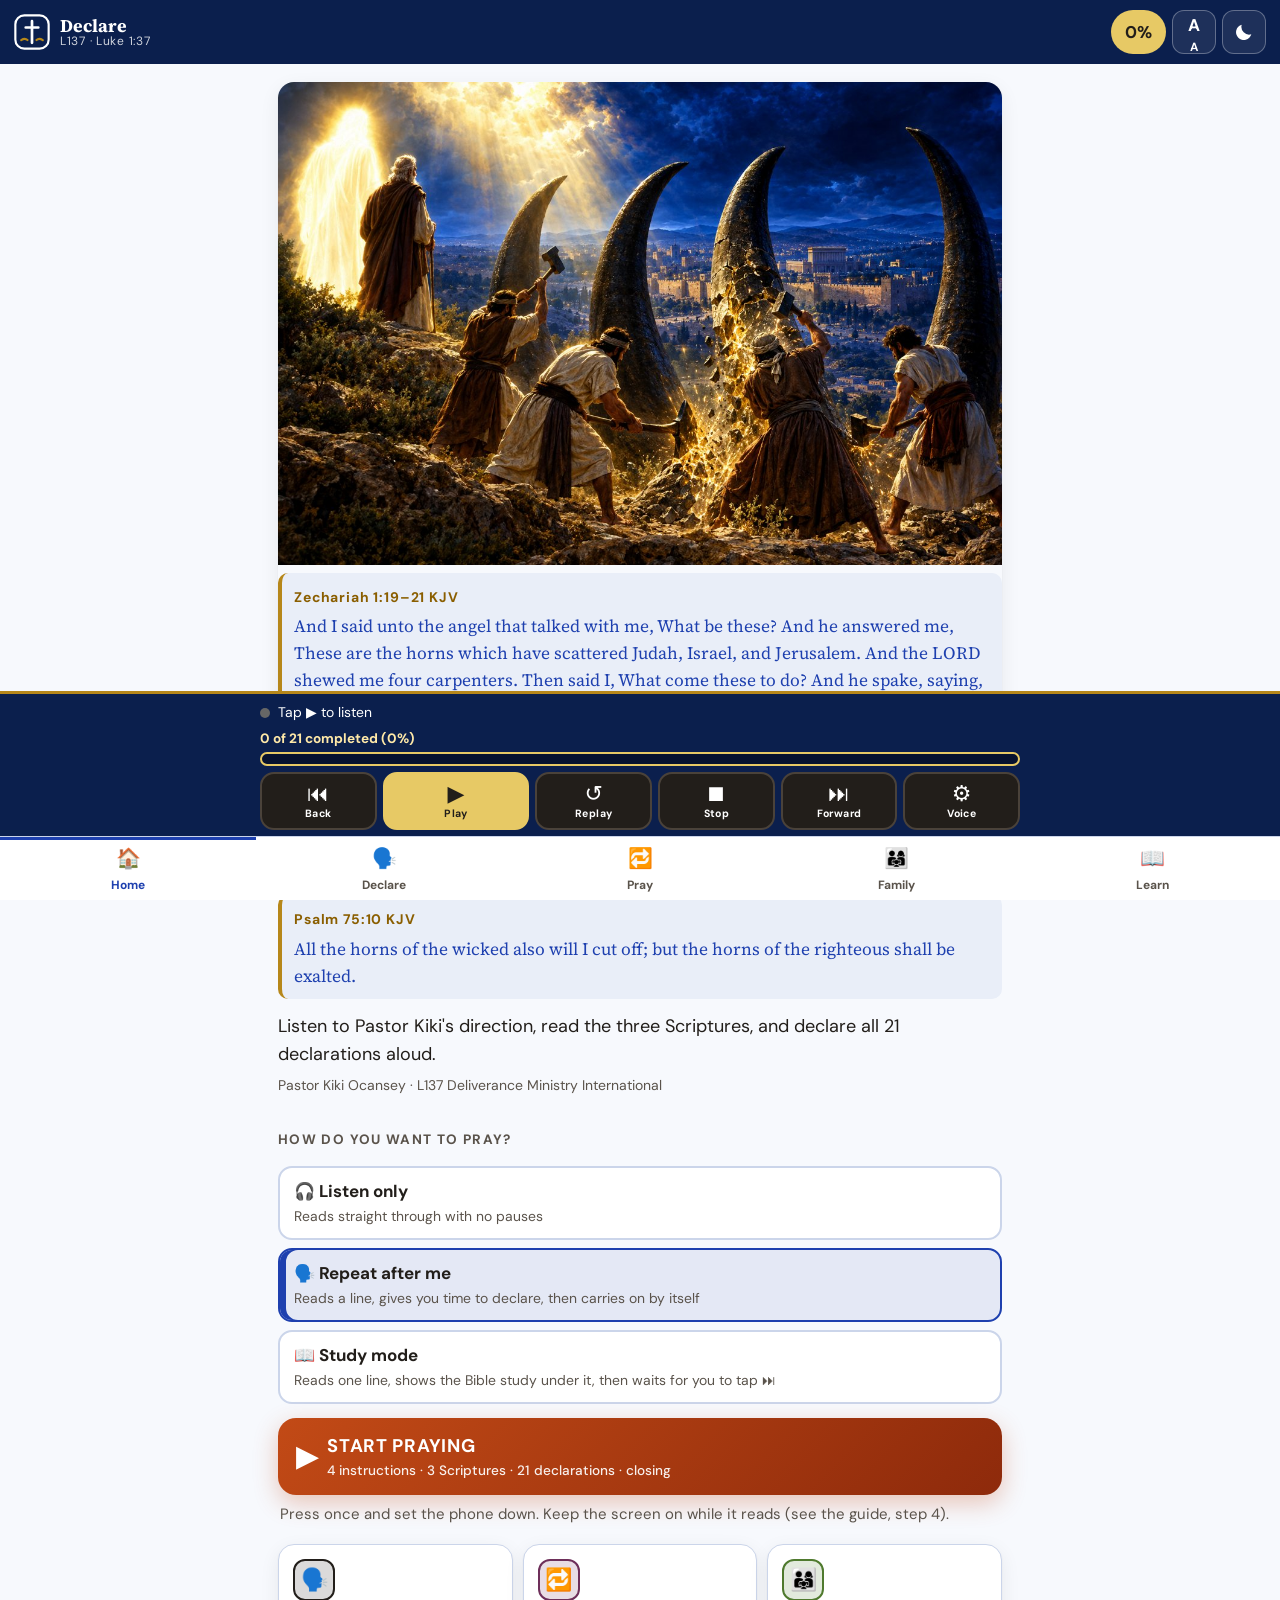
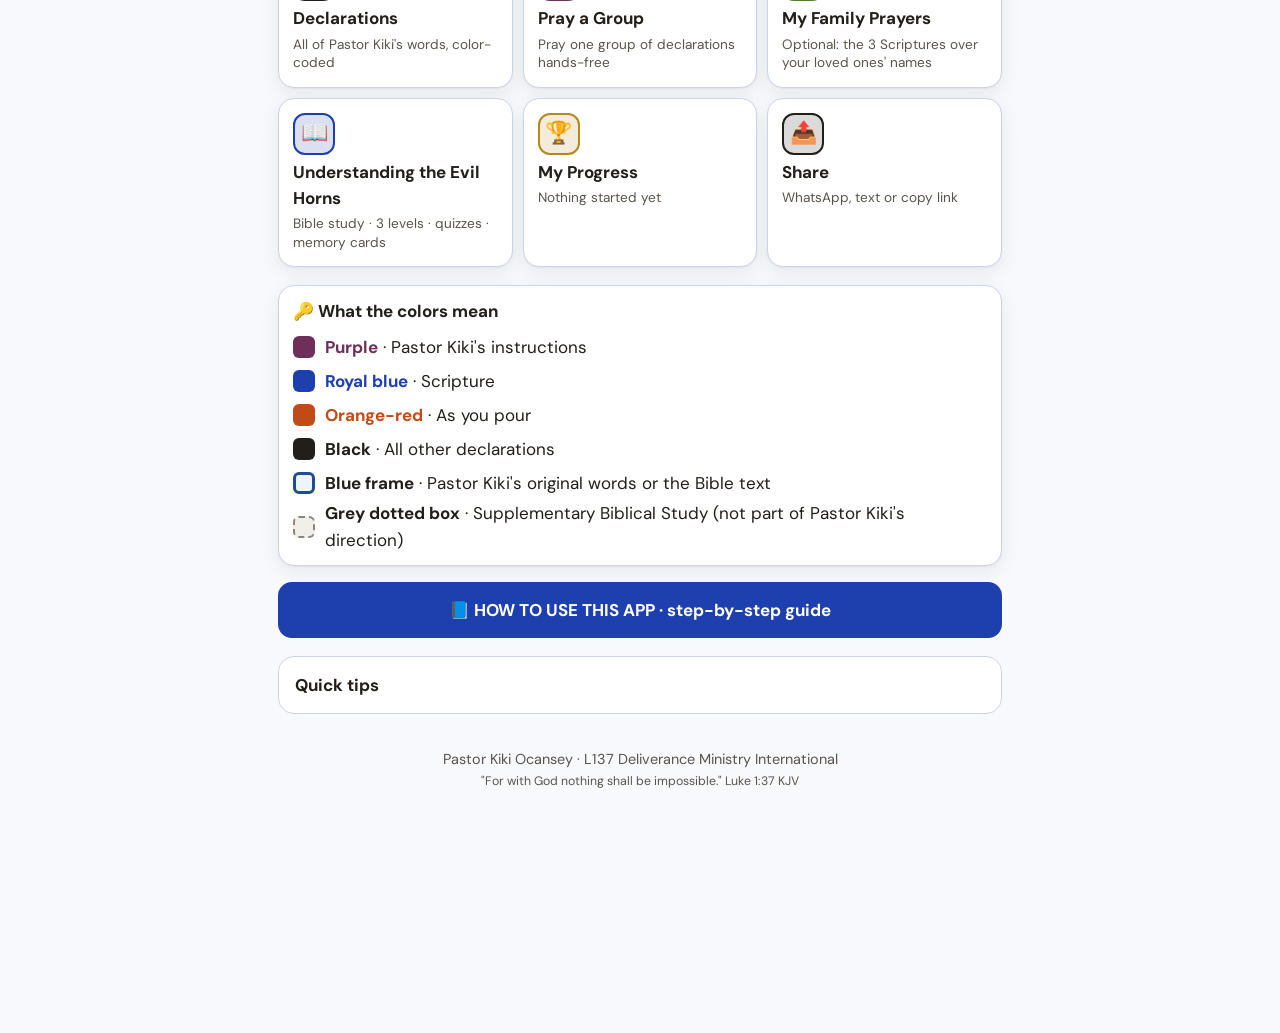
==== commit 1bf1e31f: "New cover: Zechariah 1:19-21 four horns and four carpenters" ====
--- a/index.html
+++ b/index.html
@@ -42,7 +42,7 @@
 <!-- HOME -->
 <section class="view" id="v-home" data-view="home">
   <div class="wrap">
-    <figure class="cover"><img src="cover.jpg" alt="A cross on a hill with golden sunrise rays in a royal blue sky" width="1200" height="800"></figure>
+    <figure class="cover"><img src="cover.jpg" alt="Zechariah and an angel of light watch four carpenters strike and break four great horns over Jerusalem" width="1200" height="801"><figcaption class="scrip" style="margin-top:8px"><b>Zechariah 1:19–21 KJV</b><p>And I said unto the angel that talked with me, What be these? And he answered me, These are the horns which have scattered Judah, Israel, and Jerusalem. And the LORD shewed me four carpenters. Then said I, What come these to do? And he spake, saying, These are the horns which have scattered Judah, so that no man did lift up his head: but these are come to fray them, to cast out the horns of the Gentiles, which lifted up their horn over the land of Judah to scatter it.</p></figcaption></figure>
     <p class="eyebrow">Wednesday, October 14, 2026 · Prophetic Direction · Fasting and Prayer</p>
     <h1 class="title">Dealing with the Evil Horns</h1>
     <div class="scrip home-scrip"><b>Psalm 75:10 KJV</b><p>All the horns of the wicked also will I cut off; but the horns of the righteous shall be exalted.</p></div>
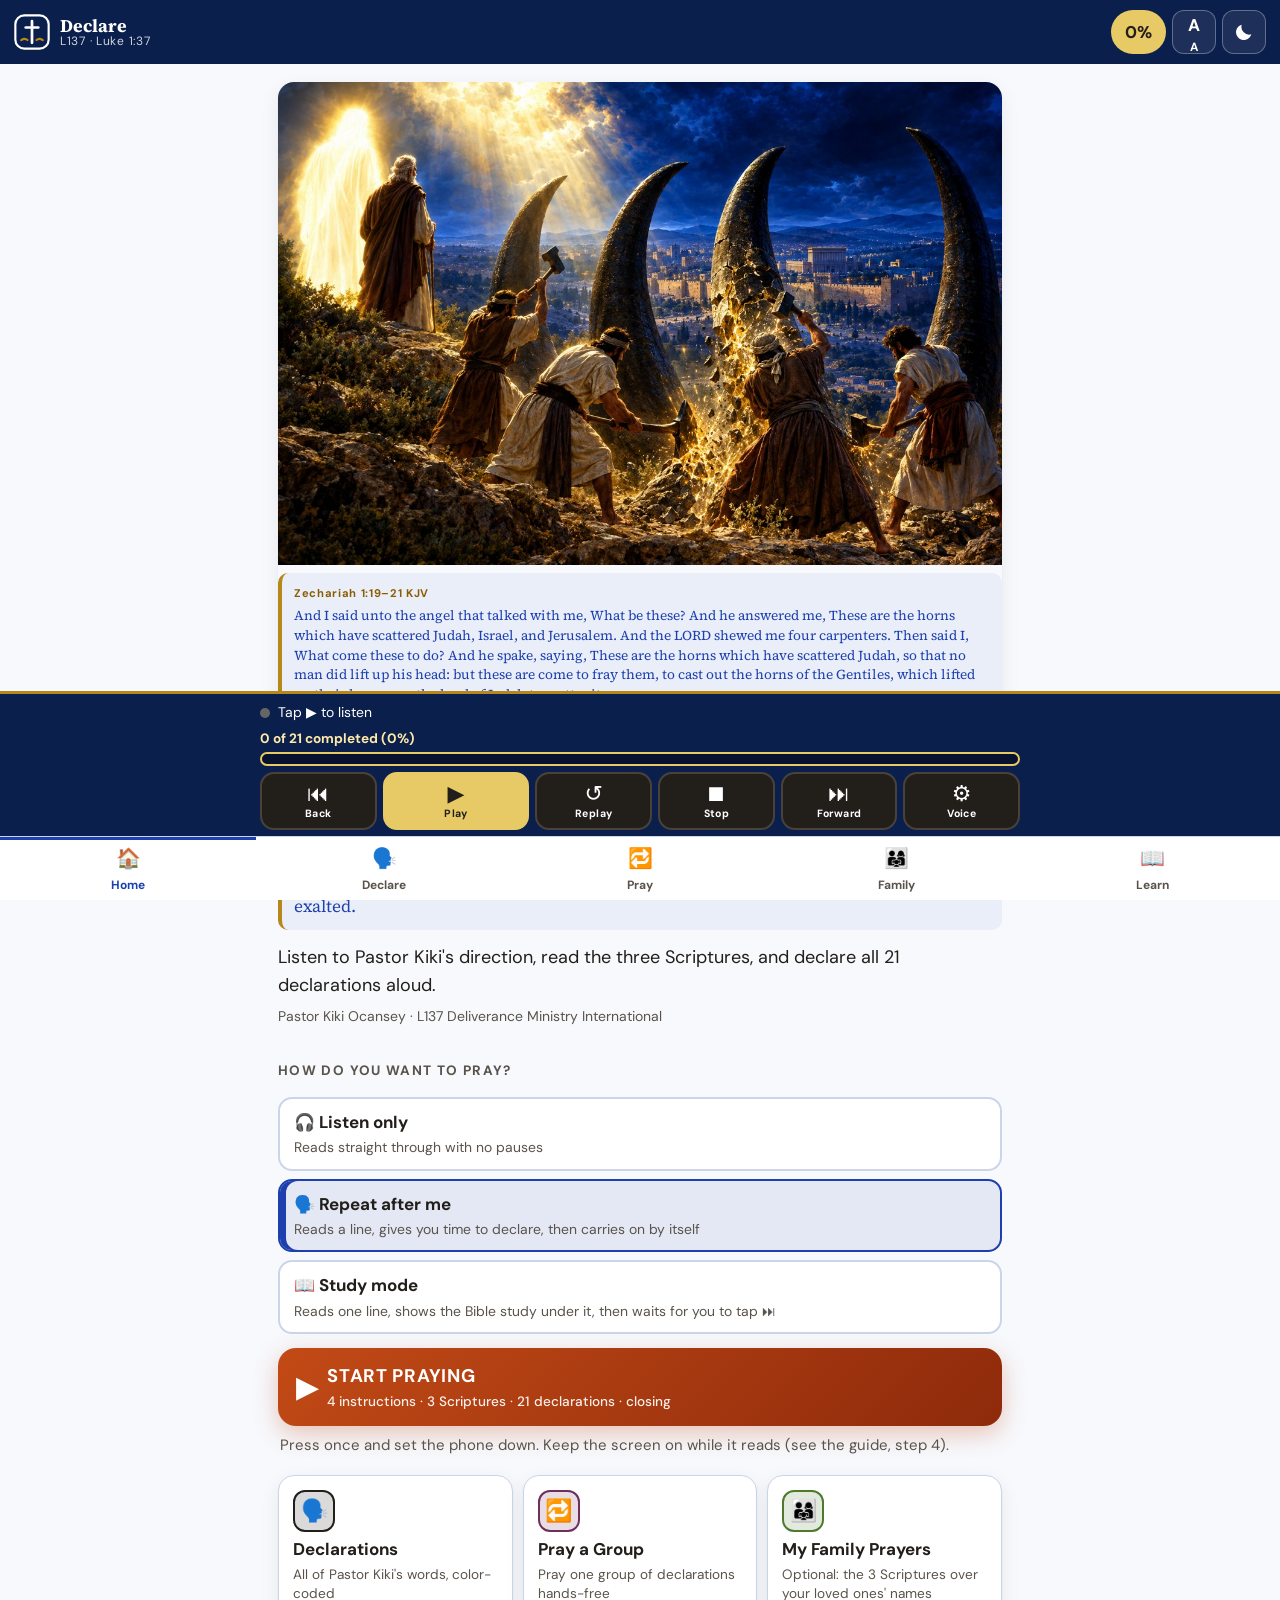
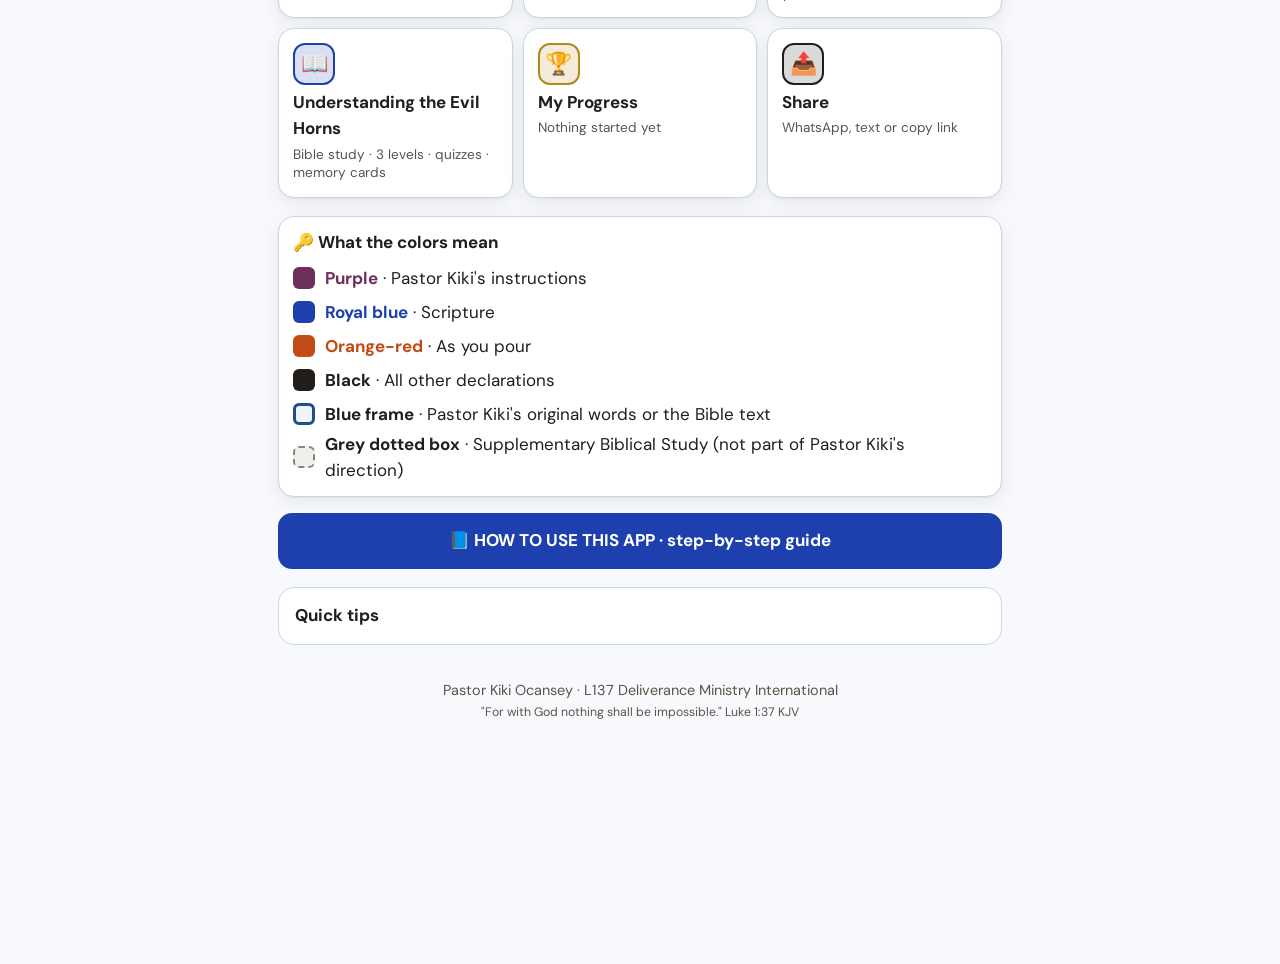
==== commit 7a3ef586: "Compact cover verse" ====
--- a/index.html
+++ b/index.html
@@ -42,7 +42,7 @@
 <!-- HOME -->
 <section class="view" id="v-home" data-view="home">
   <div class="wrap">
-    <figure class="cover"><img src="cover.jpg" alt="Zechariah and an angel of light watch four carpenters strike and break four great horns over Jerusalem" width="1200" height="801"><figcaption class="scrip" style="margin-top:8px"><b>Zechariah 1:19–21 KJV</b><p>And I said unto the angel that talked with me, What be these? And he answered me, These are the horns which have scattered Judah, Israel, and Jerusalem. And the LORD shewed me four carpenters. Then said I, What come these to do? And he spake, saying, These are the horns which have scattered Judah, so that no man did lift up his head: but these are come to fray them, to cast out the horns of the Gentiles, which lifted up their horn over the land of Judah to scatter it.</p></figcaption></figure>
+    <figure class="cover"><img src="cover.jpg" alt="Zechariah and an angel of light watch four carpenters strike and break four great horns over Jerusalem" width="1200" height="801"><figcaption class="scrip cov-cap"><b>Zechariah 1:19–21 KJV</b><p>And I said unto the angel that talked with me, What be these? And he answered me, These are the horns which have scattered Judah, Israel, and Jerusalem. And the LORD shewed me four carpenters. Then said I, What come these to do? And he spake, saying, These are the horns which have scattered Judah, so that no man did lift up his head: but these are come to fray them, to cast out the horns of the Gentiles, which lifted up their horn over the land of Judah to scatter it.</p></figcaption></figure>
     <p class="eyebrow">Wednesday, October 14, 2026 · Prophetic Direction · Fasting and Prayer</p>
     <h1 class="title">Dealing with the Evil Horns</h1>
     <div class="scrip home-scrip"><b>Psalm 75:10 KJV</b><p>All the horns of the wicked also will I cut off; but the horns of the righteous shall be exalted.</p></div>
--- a/style.css
+++ b/style.css
@@ -343,3 +343,6 @@
 .home-scrip{margin:10px 0 14px}
 .say-hd{font-weight:800;letter-spacing:.08em;color:var(--gold-text);margin:14px 0 4px}
 .qsay{margin-top:6px}
+
+.cov-cap{margin-top:8px;font-size:.8em;line-height:1.45}
+.cov-cap p{font-size:1em}
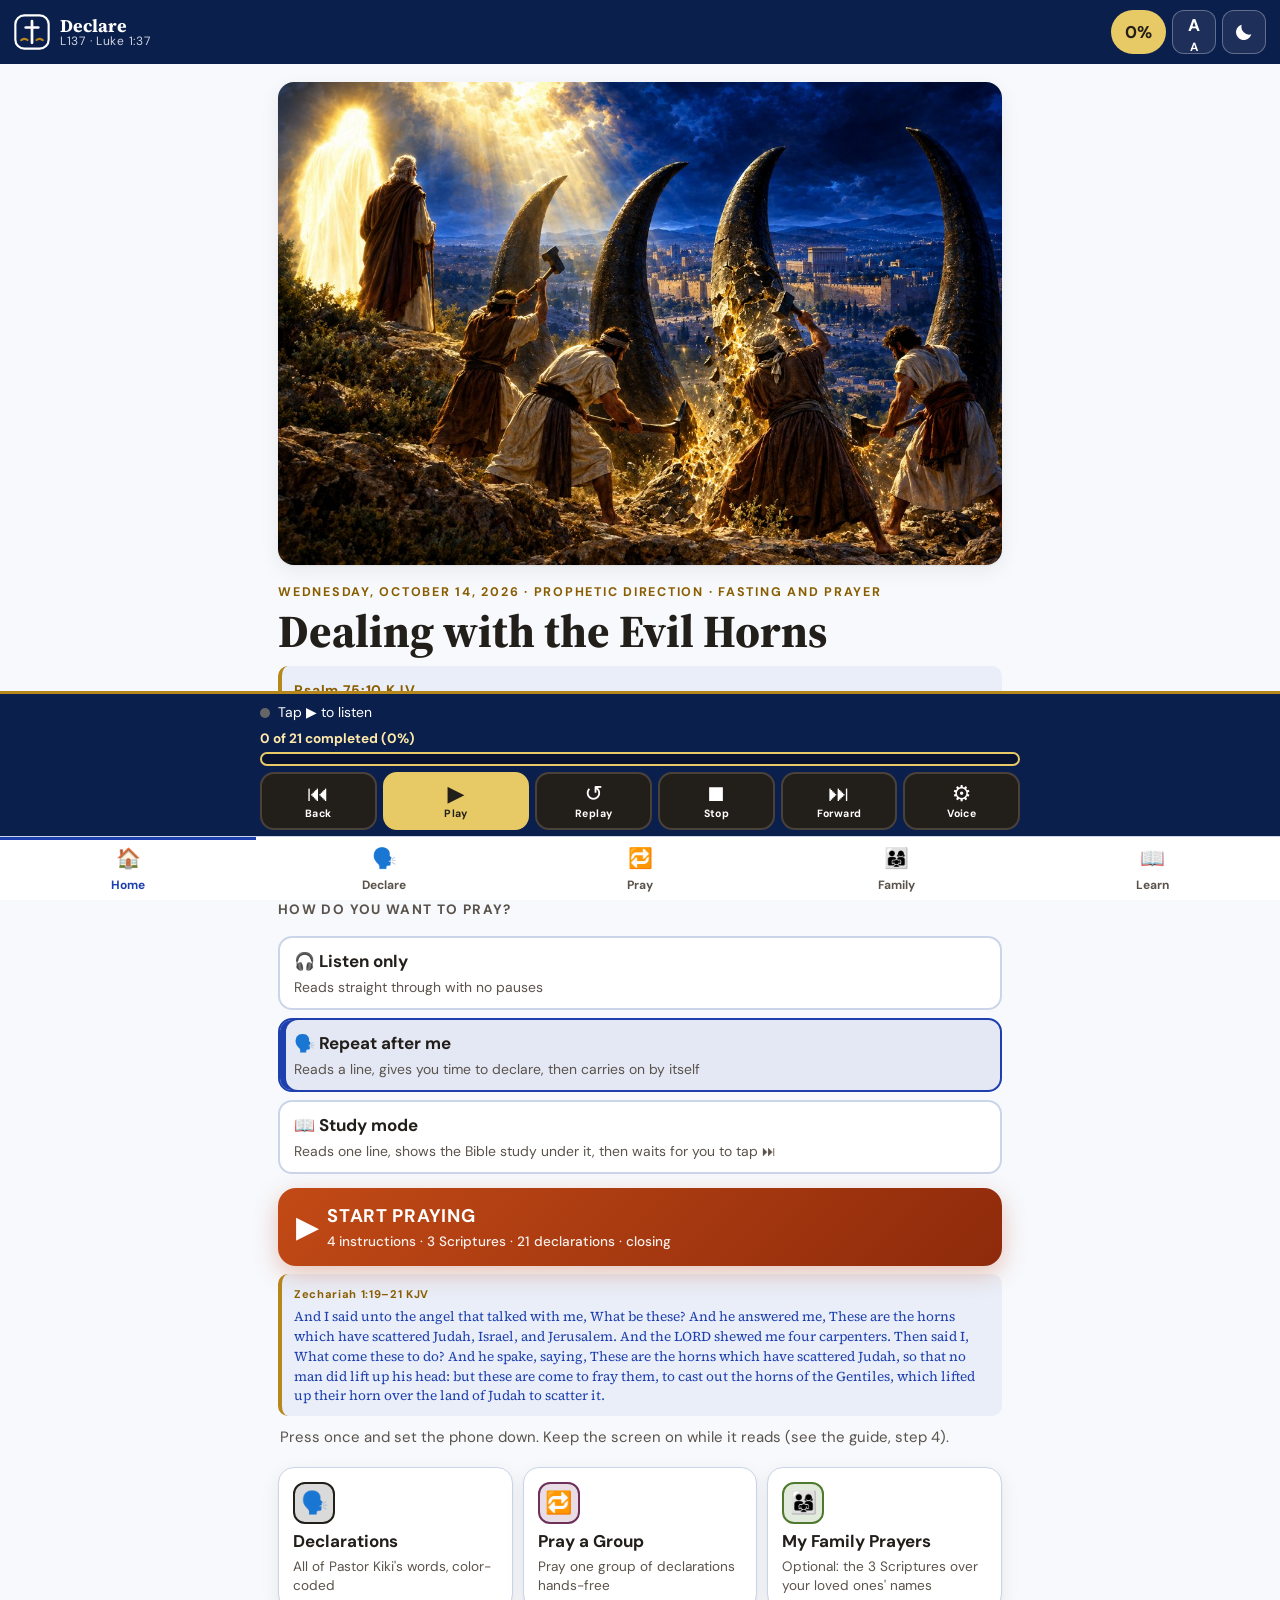
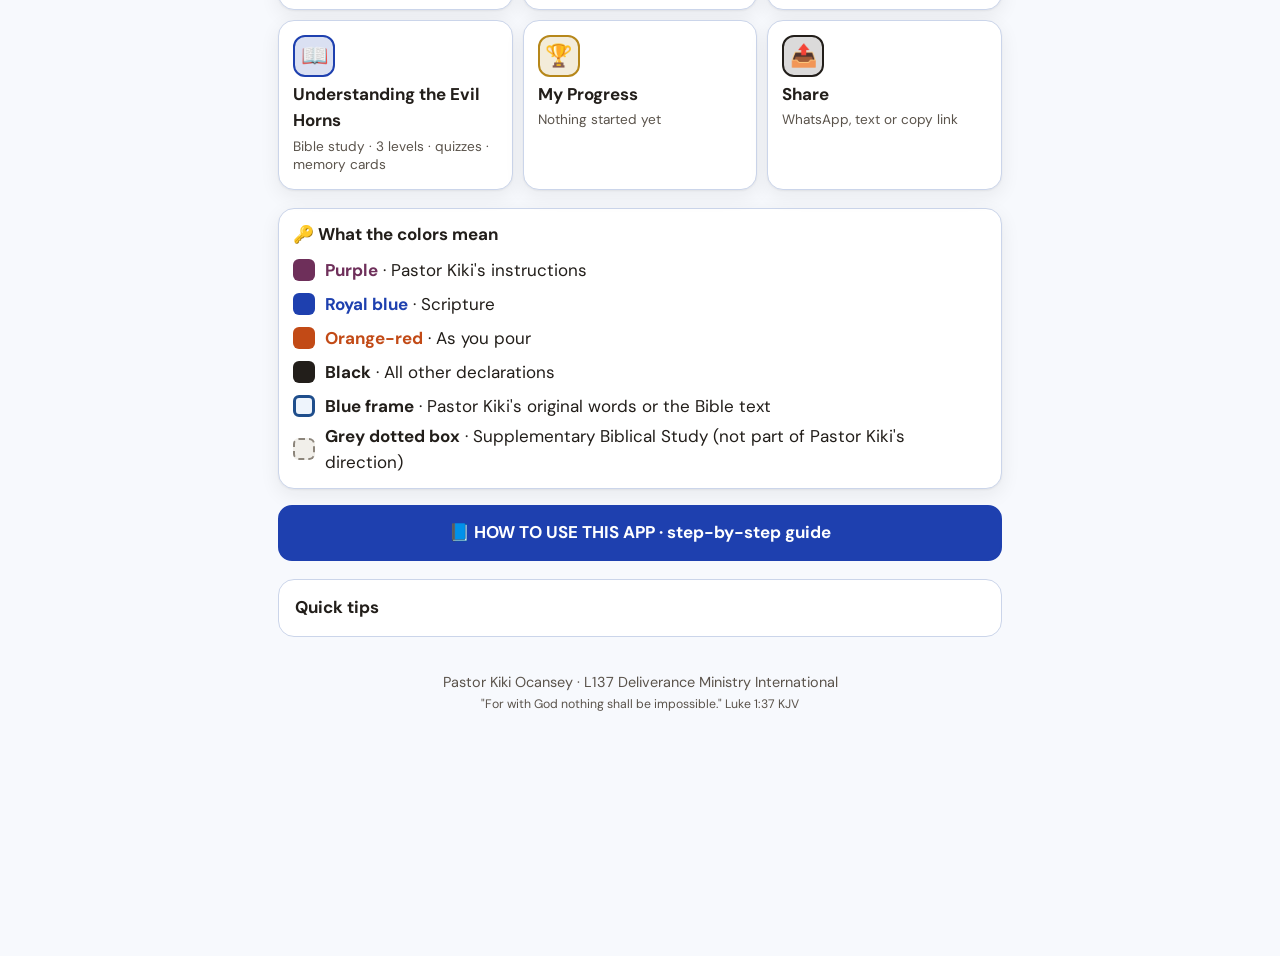
==== commit 5a5fc696: "Cover verse under START" ====
--- a/index.html
+++ b/index.html
@@ -42,7 +42,7 @@
 <!-- HOME -->
 <section class="view" id="v-home" data-view="home">
   <div class="wrap">
-    <figure class="cover"><img src="cover.jpg" alt="Zechariah and an angel of light watch four carpenters strike and break four great horns over Jerusalem" width="1200" height="801"><figcaption class="scrip cov-cap"><b>Zechariah 1:19–21 KJV</b><p>And I said unto the angel that talked with me, What be these? And he answered me, These are the horns which have scattered Judah, Israel, and Jerusalem. And the LORD shewed me four carpenters. Then said I, What come these to do? And he spake, saying, These are the horns which have scattered Judah, so that no man did lift up his head: but these are come to fray them, to cast out the horns of the Gentiles, which lifted up their horn over the land of Judah to scatter it.</p></figcaption></figure>
+    <figure class="cover"><img src="cover.jpg" alt="Zechariah and an angel of light watch four carpenters strike and break four great horns over Jerusalem" width="1200" height="801"></figure>
     <p class="eyebrow">Wednesday, October 14, 2026 · Prophetic Direction · Fasting and Prayer</p>
     <h1 class="title">Dealing with the Evil Horns</h1>
     <div class="scrip home-scrip"><b>Psalm 75:10 KJV</b><p>All the horns of the wicked also will I cut off; but the horns of the righteous shall be exalted.</p></div>
@@ -62,6 +62,7 @@
       <span class="btn-ico" aria-hidden="true">▶</span>
       <span><b>START PRAYING</b><small>4 instructions · 3 Scriptures · 21 declarations · closing</small></span>
     </button>
+    <div class="scrip cov-cap"><b>Zechariah 1:19–21 KJV</b><p>And I said unto the angel that talked with me, What be these? And he answered me, These are the horns which have scattered Judah, Israel, and Jerusalem. And the LORD shewed me four carpenters. Then said I, What come these to do? And he spake, saying, These are the horns which have scattered Judah, so that no man did lift up his head: but these are come to fray them, to cast out the horns of the Gentiles, which lifted up their horn over the land of Judah to scatter it.</p></div>
     <p class="hint">Press once and set the phone down. Keep the screen on while it reads (see the guide, step 4).</p>
 
     <div class="home-grid">
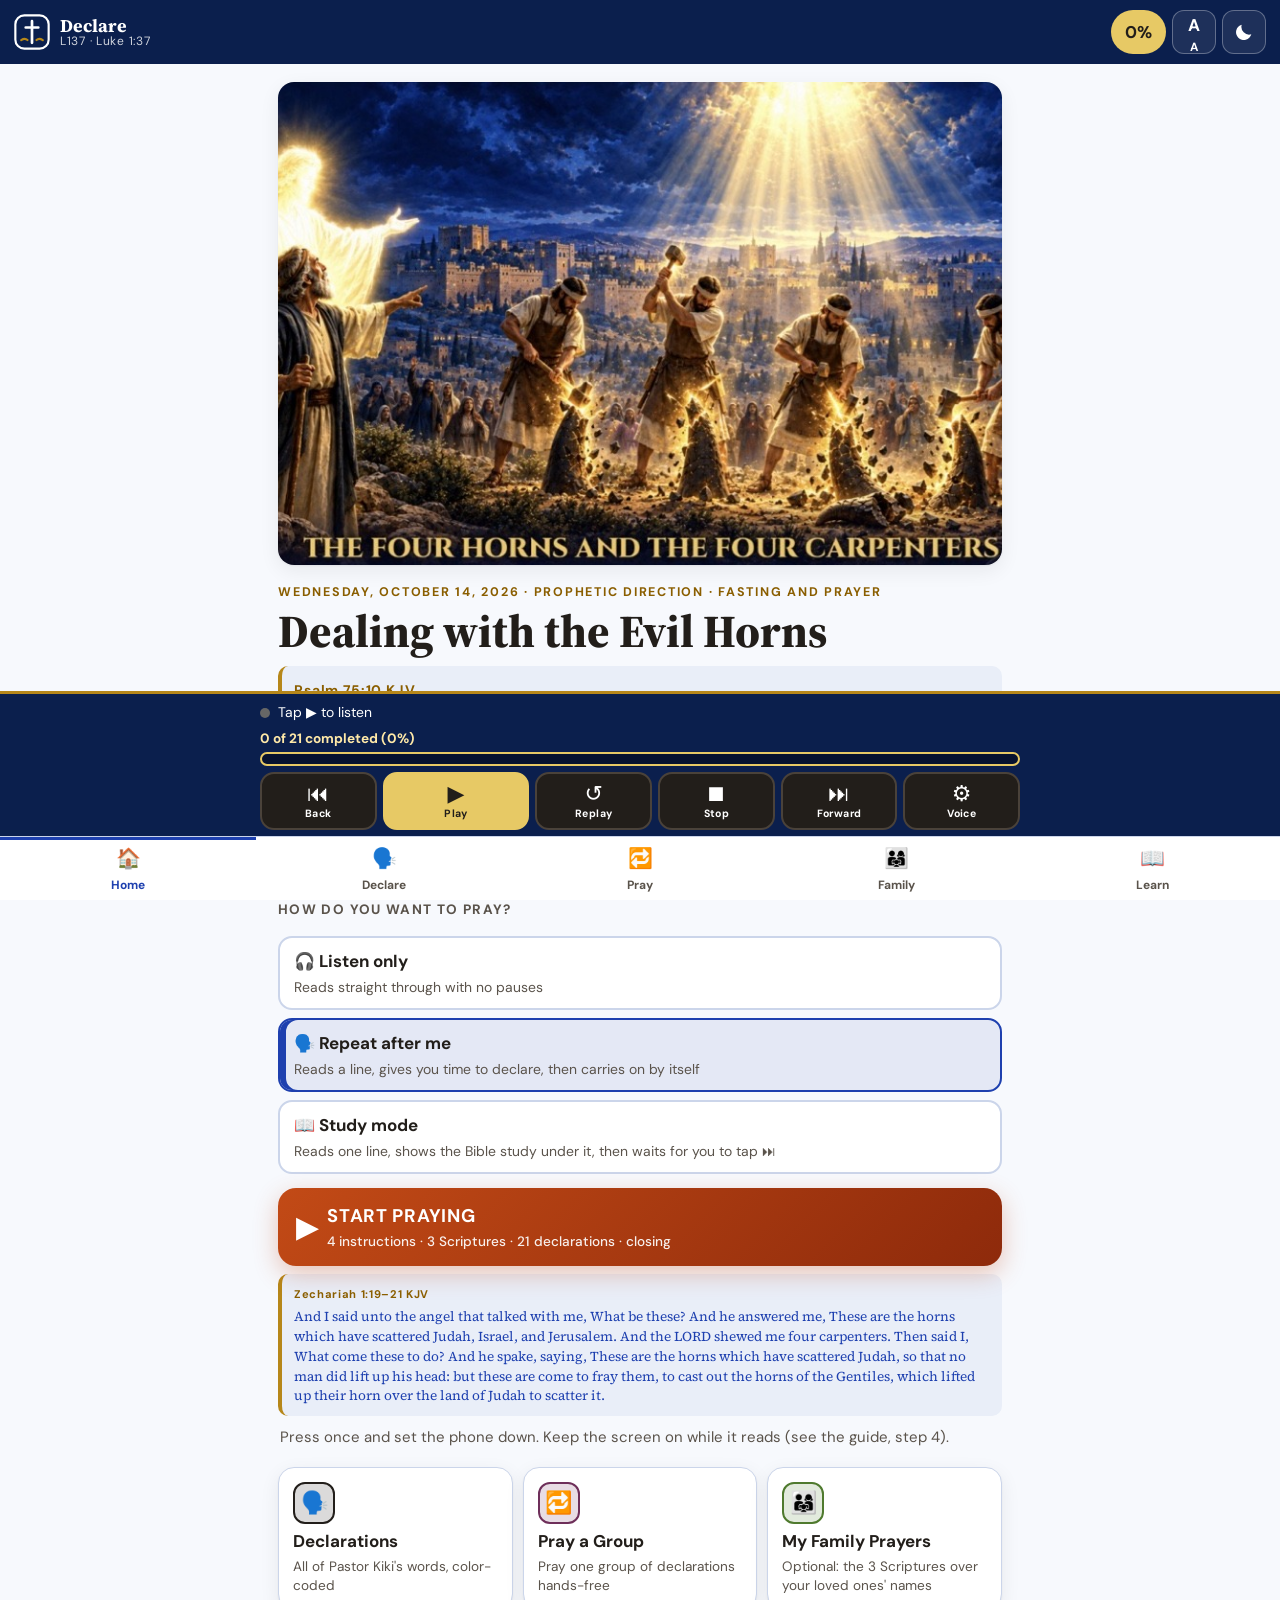
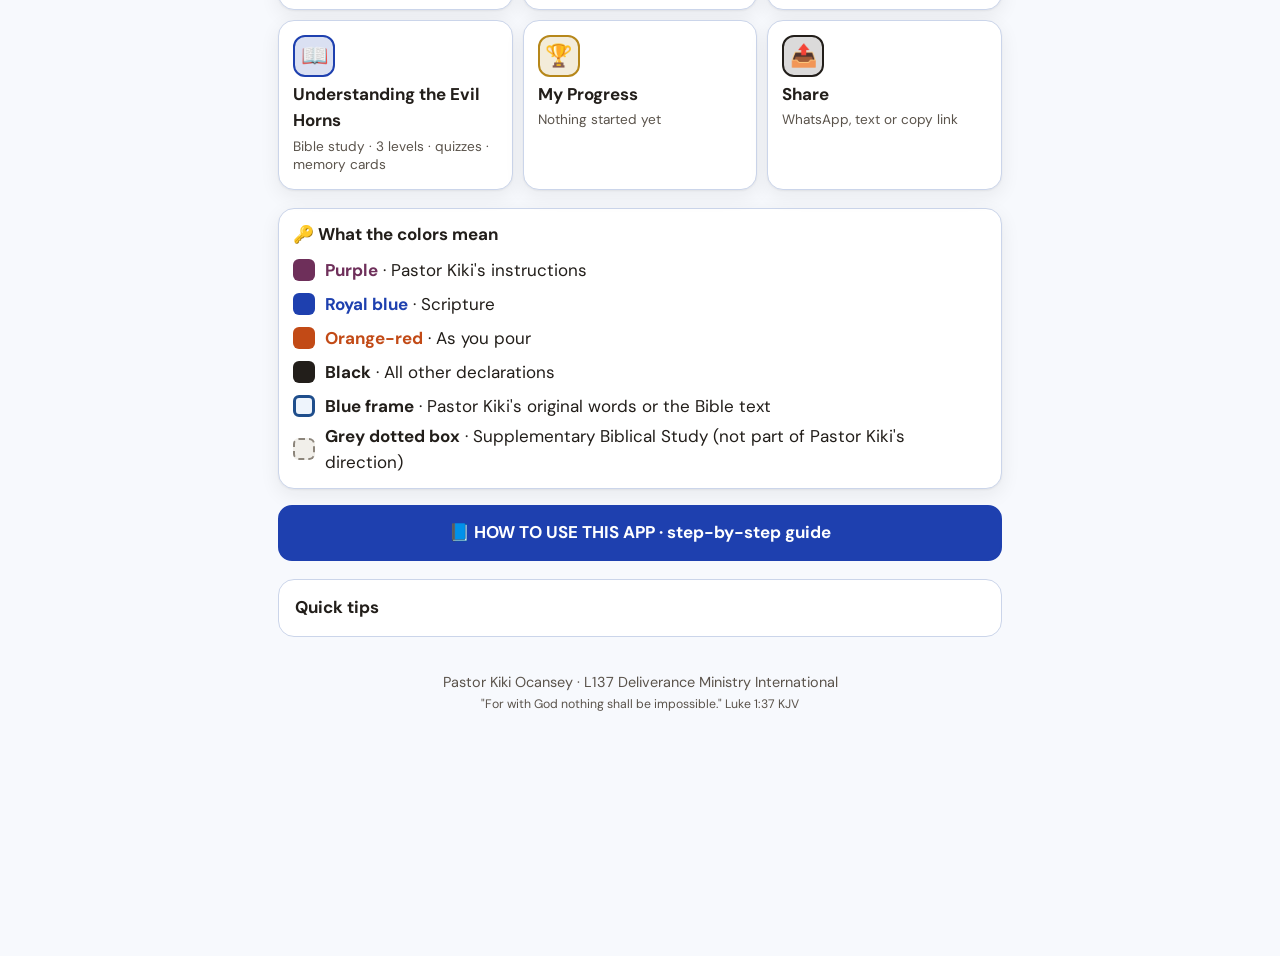
==== commit 468538bf: "Use the user's requested cover picture" ====
--- a/index.html
+++ b/index.html
@@ -42,7 +42,7 @@
 <!-- HOME -->
 <section class="view" id="v-home" data-view="home">
   <div class="wrap">
-    <figure class="cover"><img src="cover.jpg" alt="Zechariah and an angel of light watch four carpenters strike and break four great horns over Jerusalem" width="1200" height="801"></figure>
+    <figure class="cover"><img src="cover.jpg?v=5" alt="The four horns and the four carpenters: Zechariah and an angel watch four carpenters break the horns before Jerusalem" width="924" height="504"></figure>
     <p class="eyebrow">Wednesday, October 14, 2026 · Prophetic Direction · Fasting and Prayer</p>
     <h1 class="title">Dealing with the Evil Horns</h1>
     <div class="scrip home-scrip"><b>Psalm 75:10 KJV</b><p>All the horns of the wicked also will I cut off; but the horns of the righteous shall be exalted.</p></div>
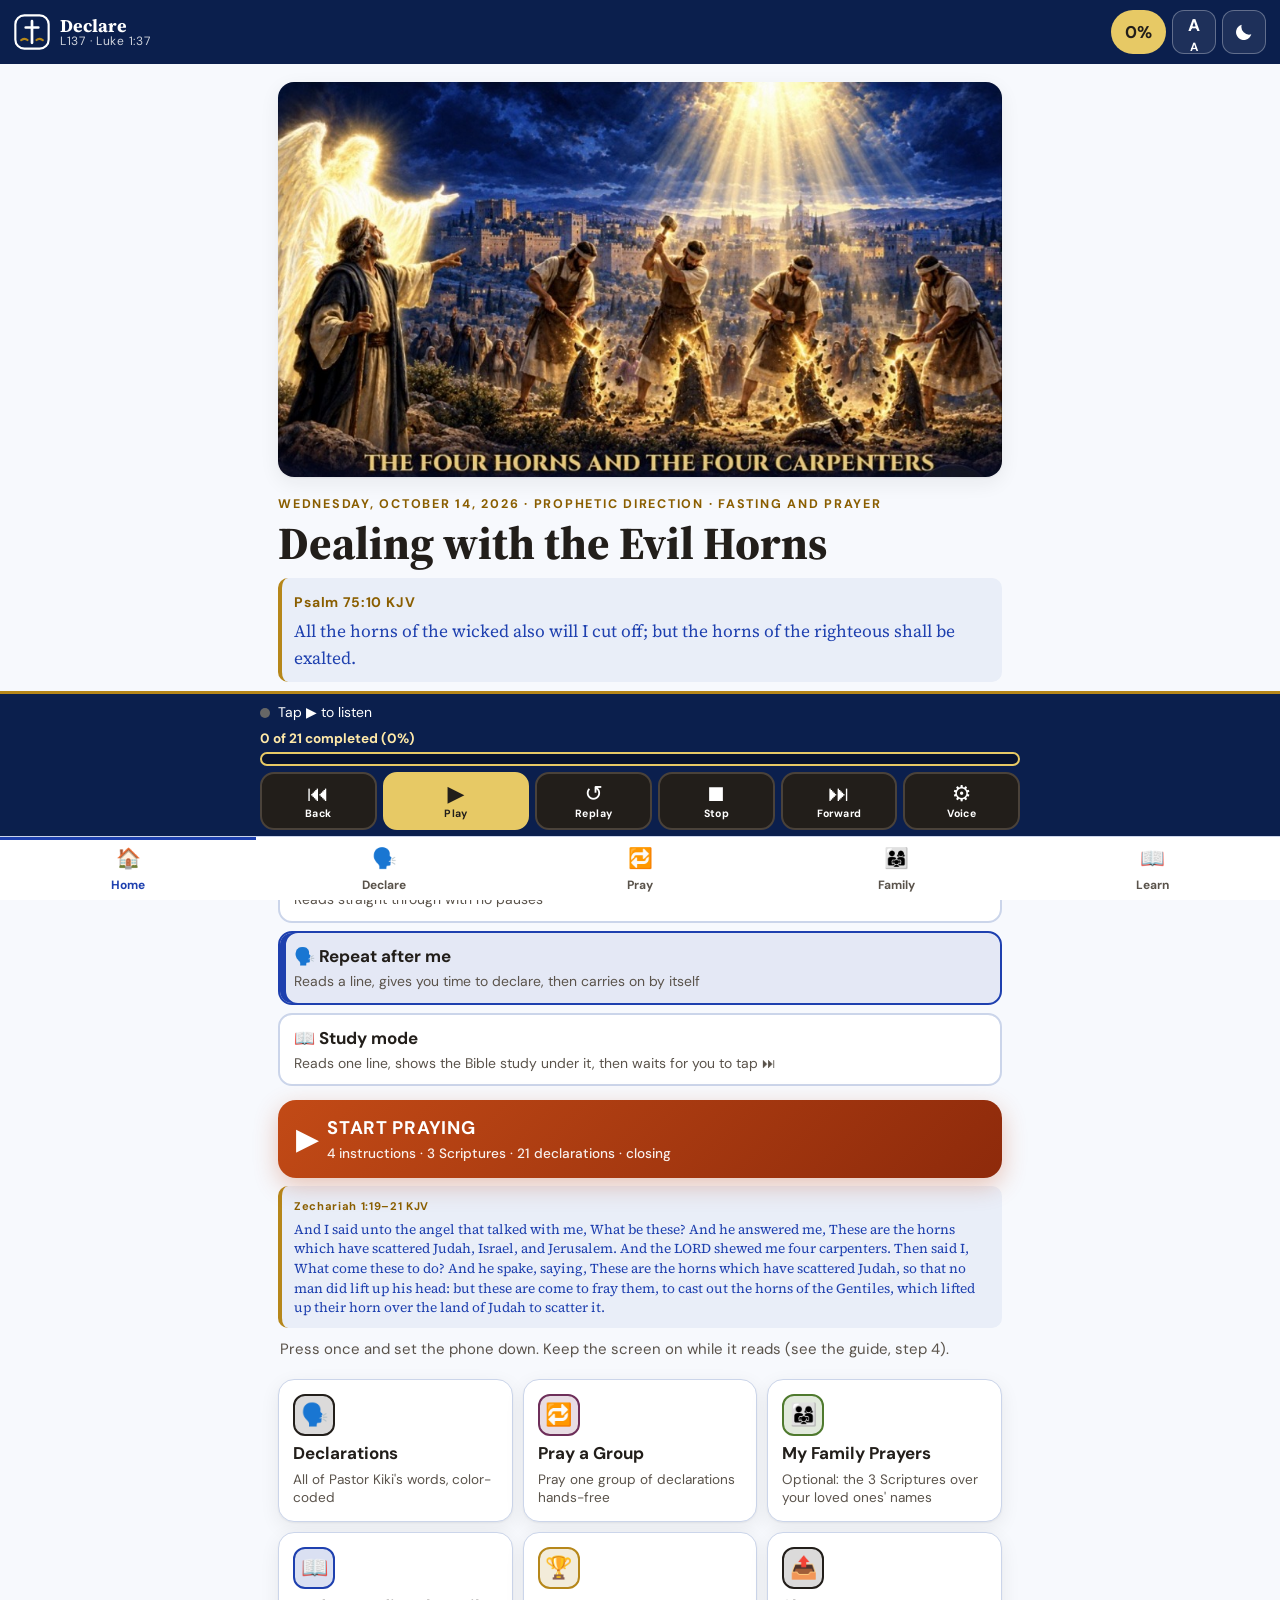
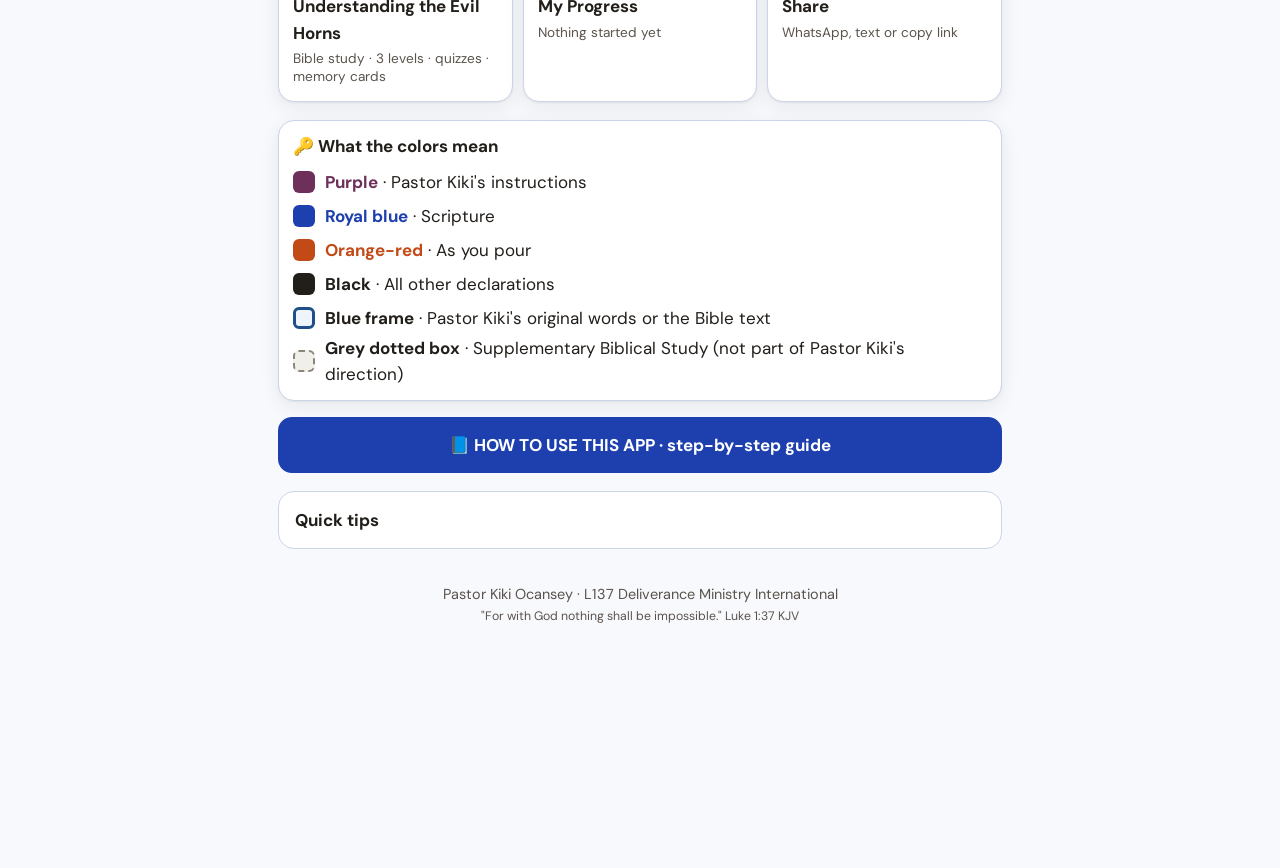
==== commit 6c72f494: "Show full cover picture" ====
--- a/index.html
+++ b/index.html
@@ -13,7 +13,7 @@
 <link rel="preconnect" href="https://fonts.googleapis.com">
 <link rel="preconnect" href="https://fonts.gstatic.com" crossorigin>
 <link href="https://fonts.googleapis.com/css2?family=Source+Serif+4:opsz,wght@8..60,500;8..60,700;8..60,800&family=DM+Sans:opsz,wght@9..40,400;9..40,500;9..40,700&display=swap" rel="stylesheet">
-<link rel="stylesheet" href="style.css">
+<link rel="stylesheet" href="style.css?v=5">
 </head>
 <body>
 <a class="skip" href="#main">Skip to content</a>
--- a/style.css
+++ b/style.css
@@ -346,3 +346,5 @@
 
 .cov-cap{margin-top:8px;font-size:.8em;line-height:1.45}
 .cov-cap p{font-size:1em}
+
+.cover img{aspect-ratio:auto!important;height:auto!important;object-fit:contain!important;width:100%}
